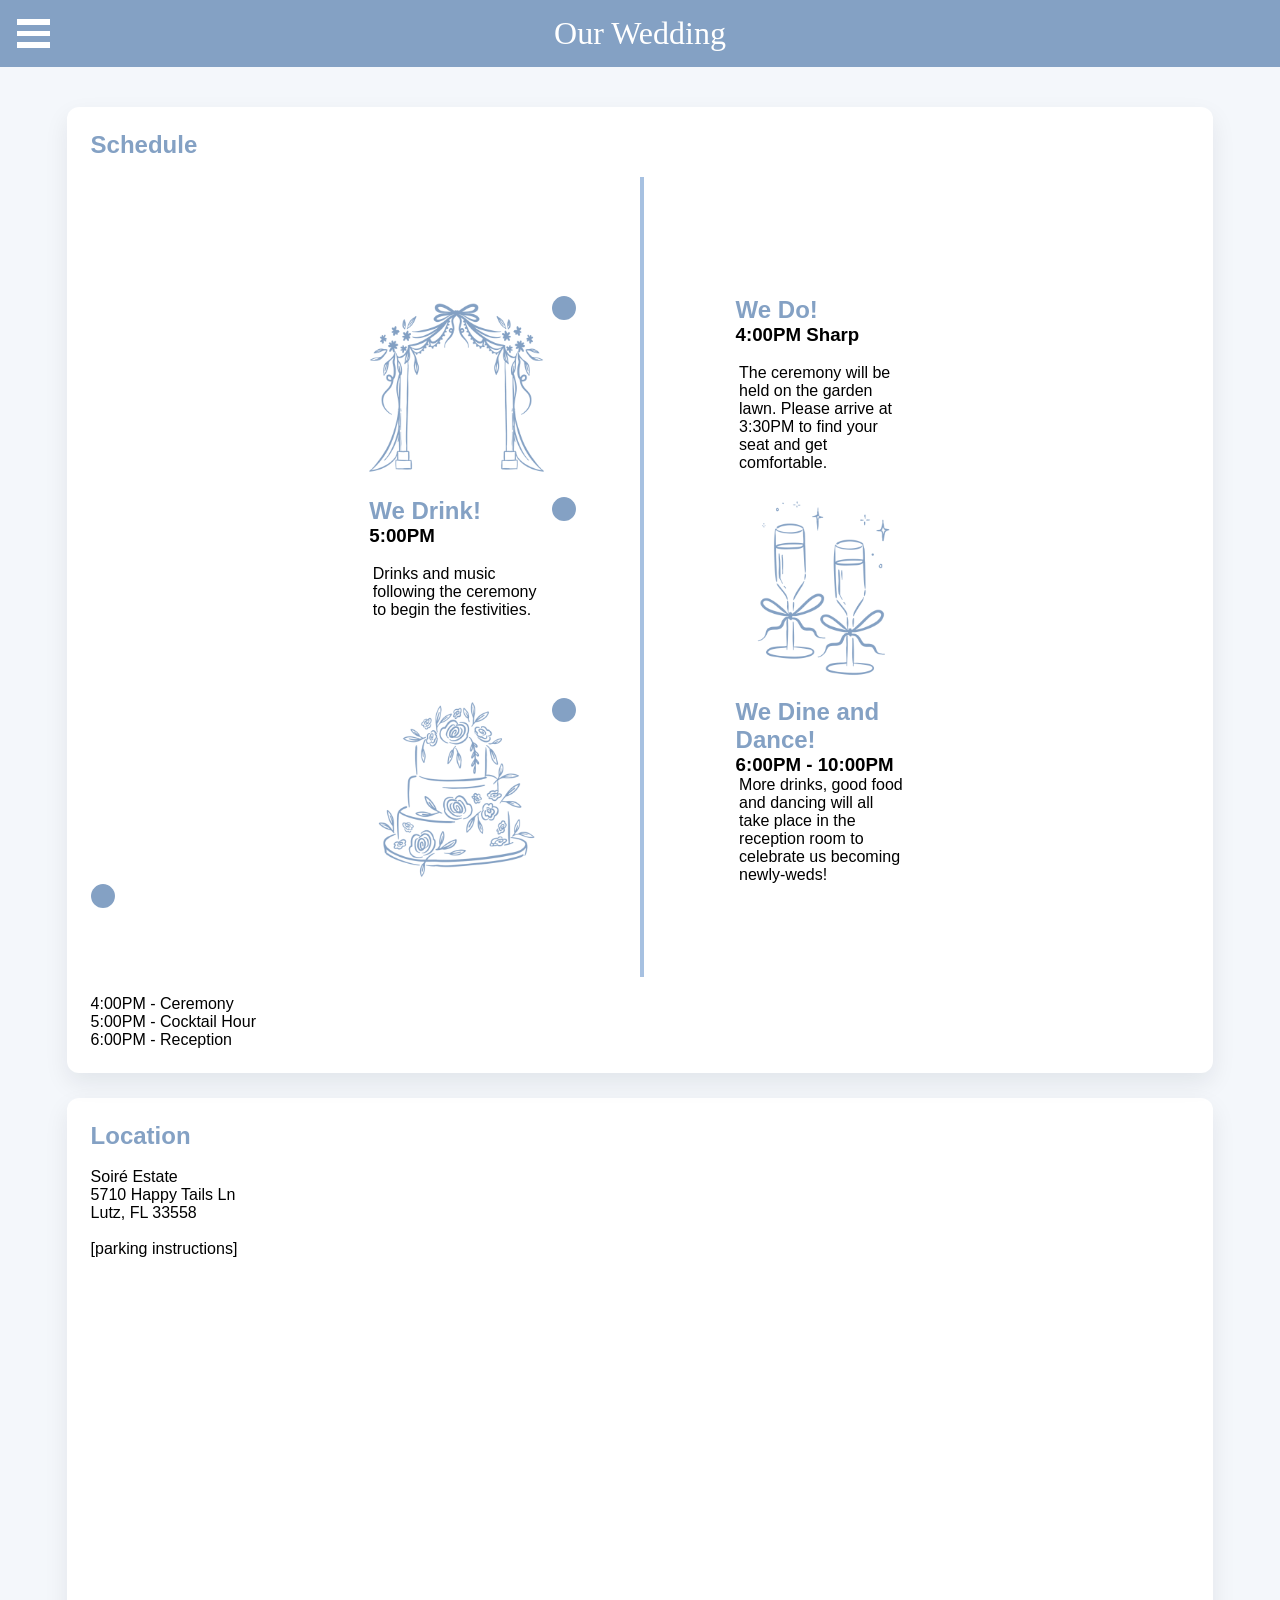
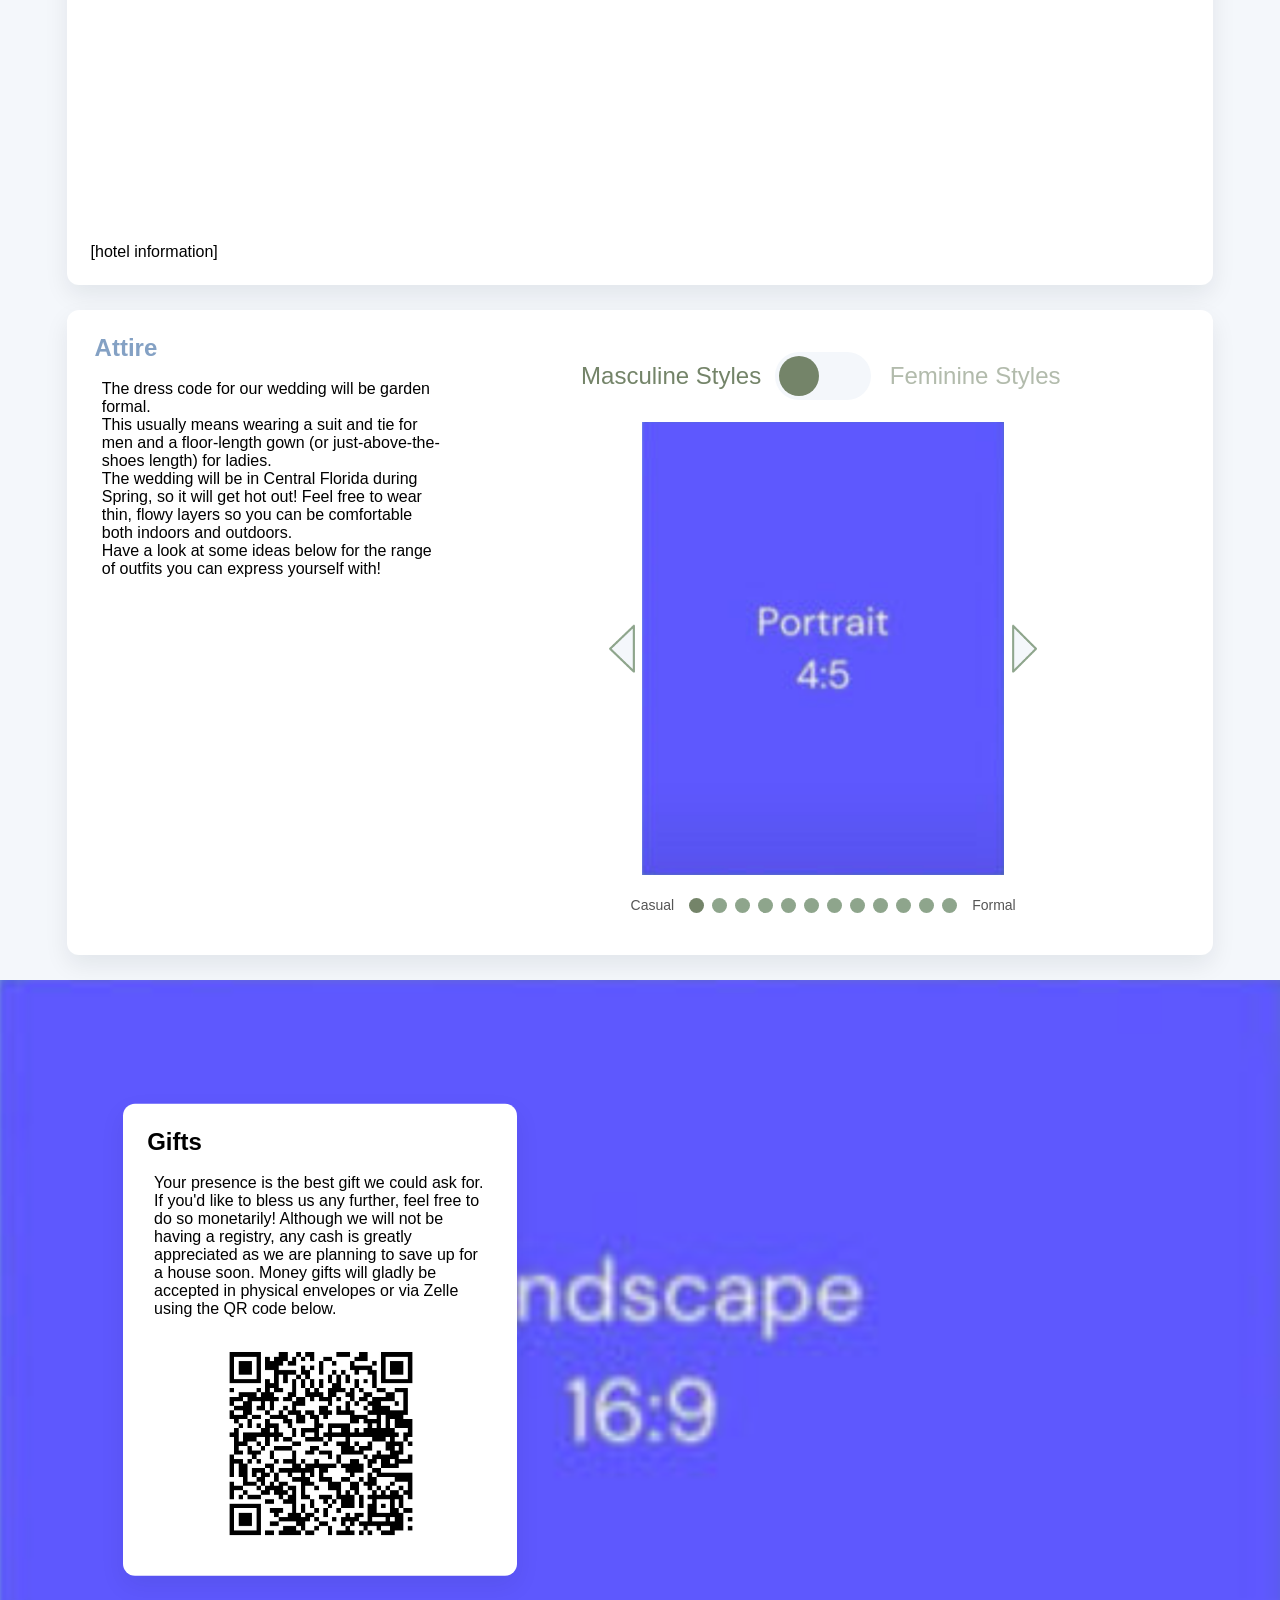
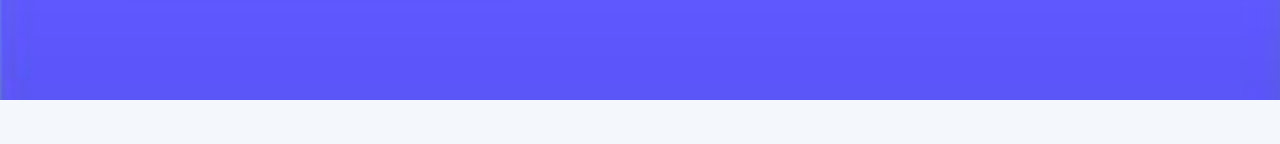
==== details.html @ 0dec311d "Update details.html" ====
<!DOCTYPE html>
<html lang="en">
<head>
  <meta charset="UTF-8">
  <meta name="viewport" content="width=device-width, initial-scale=1">
  <title>Details</title>
  <link rel="stylesheet" href="styles.css" type="text/css">
  <script src="menu.js" defer> </script>
  <script src="outfits.js" defer> </script>
</head>
<body>
  <header>
    <div>
      <a href="https://gabgirl4229.github.io/Luis-Felipe-and-Gabriella-2027/" class="mid fancy" id="navTitle">Our Wedding</a>
      <a href="#" class="icon" onclick="toggleMenu(); return false;" aria-label="Open navigation menu">
        <span class="menu">
          <span></span>
          <span></span>
          <span></span>
        </span>
      </a>
    </div>
    <div id="navLinks">
      <a href="https://gabgirl4229.github.io/Luis-Felipe-and-Gabriella-2027/mobile">Home</a>
      <a href="https://gabgirl4229.github.io/Luis-Felipe-and-Gabriella-2027/our-story">Our Story</a>
      <a href="https://gabgirl4229.github.io/Luis-Felipe-and-Gabriella-2027/details">Details</a>
      <a href="https://gabgirl4229.github.io/Luis-Felipe-and-Gabriella-2027/photos">Photos</a>
      <a href="https://gabgirl4229.github.io/Luis-Felipe-and-Gabriella-2027/wedding-party">Wedding Party</a>
      <a href="https://gabgirl4229.github.io/Luis-Felipe-and-Gabriella-2027/rsvp">RSVP</a>
    </div>
  </header>
  <main>
    <section style="position: relative;">
      <h2 class="blue">Schedule</h2>
      <br>
      <div class="vl"></div>
      <div class="overlay-content" style="margin-right: 24px;">
        <div class="row">
          <div class="col quarter">
          </div>
          <div class="col sixth">
            <img src="images/ui/ceremony.png">
          </div>
          <div class="col sixth">
            <div class="circle"></div>
          </div>
          <div class="col sixth">
            <h2 class="blue">We Do!</h2>
            <h3>4:00PM Sharp</h3>
            <br>
            <p>The ceremony will be held on the garden lawn. Please arrive at 3:30PM to find your seat and get comfortable.</p>
          </div>
          <div class="col quarter">
          </div>
        </div>
        <br>
        <div class="row">
          <div class="col quarter">
          </div>
          <div class="col sixth">
            <h2 class="blue">We Drink!</h2>
            <h3>5:00PM</h3>
            <br>
            <p>Drinks and music following the ceremony to begin the festivities.</p>
          </div>
          <div class="col sixth">
            <div class="circle"></div>
          </div>
          <div class="col sixth">  
            <img src="images/ui/drinks.png">
          </div>
          <div class="quarter">
          </div>
        </div>
        <br>
        <div class="row">
          <div class="col quarter">
          </div>
          <div class="col sixth">
            <img src="images/ui/cake.png">
          </div>
          <div class="col sixth">
            <div class="circle"></div>
          </div>
          <div class="col sixth">
            <h2 class="blue">We Dine and Dance!</h2>
            <h3>6:00PM - 10:00PM</h3>
            <p>More drinks, good food and dancing will all take place in the reception room to celebrate us becoming newly-weds!</p>
          </div>
          <div class="col quarter">
          </div>
        </div>
        <div class="circle"></div>
      </div>
      <br>
      <p>4:00PM - Ceremony</p>
      <p>5:00PM - Cocktail Hour</p>
      <p>6:00PM - Reception</p>
    </section>
    <section>
      <h2 class="blue">Location</h2>
      <br>
      <p>Soiré Estate</p>
      <p>5710 Happy Tails Ln</p>
      <p>Lutz, FL 33558</p>
      <br>
      <p>[parking instructions]</p>
      <br>
      <div class="google-map">
        <iframe src="https://www.google.com/maps/embed?pb=!1m18!1m12!1m3!1d3518.8898557116113!2d-82.55050082552705!3d28.11938690719983!2m3!1f0!2f0!3f0!3m2!1i1024!2i768!4f13.1!3m3!1m2!1s0x88c2bfe83100792f%3A0xe12bc41225531594!2sSoireEstate%20Weddings%20and%20Events%20Venue%20at%20SB%20Nursery%20and%20Gardens!5e0!3m2!1sen!2sus!4v1775240147234!5m2!1sen!2sus" width="600" height="450" style="border:0;" allowfullscreen="" loading="lazy" referrerpolicy="no-referrer-when-downgrade"></iframe>
      </div>
      <br>
      <p>[hotel information]</p>
    </section>
    <section>
      <div class="row">
        <div class="col third">
          <h2 class="blue">Attire</h2>
          <br>
          <p>The dress code for our wedding will be garden formal.</p>
          <p>This usually means wearing a suit and tie for men and a floor-length gown (or just-above-the-shoes length) for ladies.</p>
          <p>The wedding will be in Central Florida during Spring, so it will get hot out! Feel free to wear thin, flowy layers so you can be comfortable both indoors and outdoors.</p>
          <p>Have a look at some ideas below for the range of outfits you can express yourself with!</p>
        </div>
        <div class="col two-thirds">
          <br>
          <div class="switch switch--horizontal">
            <input id="radio-a" name="switch" type="radio" checked="checked" value="masc" onclick="togglePreference()"/>
            <label for="radio-a">Masculine Styles</label>
            <input id="radio-b" name="switch" type="radio" value="fem" onclick="togglePreference()"/>
            <label for="radio-b">Feminine Styles</label><span class="toggle-outside"><span class="toggle-inside"></span></span>
          </div>
          <br>
          <div id="mascStyles">
            <div class="slideshow-container">
              <a class="prev" onclick="plusSlides(-1, 0)">
                <img src="images/ui/button_left.png">
              </a>
              <div class="mySlides fade">
                <img src="images/test_image_portrait.png" style="width:100%">
              </div>
              <div class="mySlides fade">
                <img src="images/test_image_portrait.png" style="width:100%">
              </div>
              <div class="mySlides fade">
                <img src="images/test_image_portrait.png" style="width:100%">
              </div>
              <div class="mySlides fade">
                <img src="images/test_image_portrait.png" style="width:100%">
              </div>
              <div class="mySlides fade">
                <img src="images/test_image_portrait.png" style="width:100%">
              </div>
              <div class="mySlides fade">
                <img src="images/test_image_portrait.png" style="width:100%">
              </div>
              <div class="mySlides fade">
                <img src="images/test_image_portrait.png" style="width:100%">
              </div>
              <div class="mySlides fade">
                <img src="images/test_image_portrait.png" style="width:100%">
              </div>
              <div class="mySlides fade">
                <img src="images/test_image_portrait.png" style="width:100%">
              </div>
              <div class="mySlides fade">
                <img src="images/test_image_portrait.png" style="width:100%">
              </div>
              <div class="mySlides fade">
                <img src="images/test_image_portrait.png" style="width:100%">
              </div>
              <div class="mySlides fade">
                <img src="images/test_image_portrait.png" style="width:100%">
              </div>
              <a class="next" onclick="plusSlides(1, 0)">
                <img src="images/ui/button_right.png">
              </a>
            </div>
            <br>
            <div class="dot-container">
              <span class="dot-label">Casual</span>
              <div class="dots">
                <span class="dot" onclick="currentSlide(1,0)"></span>
                <span class="dot" onclick="currentSlide(2,0)"></span>
                <span class="dot" onclick="currentSlide(3,0)"></span>
                <span class="dot" onclick="currentSlide(4,0)"></span>
                <span class="dot" onclick="currentSlide(5,0)"></span>
                <span class="dot" onclick="currentSlide(6,0)"></span>
                <span class="dot" onclick="currentSlide(7,0)"></span>
                <span class="dot" onclick="currentSlide(8,0)"></span>
                <span class="dot" onclick="currentSlide(9,0)"></span>
                <span class="dot" onclick="currentSlide(10,0)"></span>
                <span class="dot" onclick="currentSlide(11,0)"></span>
                <span class="dot" onclick="currentSlide(12,0)"></span>
              </div>
              <span class="dot-label">Formal</span>
            </div>
            <br>
          </div>
          <div id="femStyles" class="hidden">
            <div class="slideshow-container">
              <a class="prev" onclick="plusSlides(-1, 1)">
                <img src="images/ui/button_left.png">
              </a>
              <div class="mySlides fade">
                <img src="images/test_image_portrait.png" style="width:100%">
              </div>
              <div class="mySlides fade">
                <img src="images/test_image_portrait.png" style="width:100%">
              </div>
              <div class="mySlides fade">
                <img src="images/test_image_portrait.png" style="width:100%">
              </div>
              <div class="mySlides fade">
                <img src="images/test_image_portrait.png" style="width:100%">
              </div>
              <div class="mySlides fade">
                <img src="images/test_image_portrait.png" style="width:100%">
              </div>
              <div class="mySlides fade">
                <img src="images/test_image_portrait.png" style="width:100%">
              </div>
              <div class="mySlides fade">
                <img src="images/test_image_portrait.png" style="width:100%">
              </div>
              <div class="mySlides fade">
                <img src="images/test_image_portrait.png" style="width:100%">
              </div>
              <div class="mySlides fade">
                <img src="images/test_image_portrait.png" style="width:100%">
              </div>
              <div class="mySlides fade">
                <img src="images/test_image_portrait.png" style="width:100%">
              </div>
              <div class="mySlides fade">
                <img src="images/test_image_portrait.png" style="width:100%">
              </div>
              <div class="mySlides fade">
                <img src="images/test_image_portrait.png" style="width:100%">
              </div>
              <a class="next" onclick="plusSlides(1, 1)">
                <img src="images/ui/button_right.png">
              </a>
            </div>
            <br>
            <div class="dot-container">
              <span class="dot-label">Casual</span>
              <div class="dots">
                <span class="dot" onclick="currentSlide(1,1)"></span>
                <span class="dot" onclick="currentSlide(2,1)"></span>
                <span class="dot" onclick="currentSlide(3,1)"></span>
                <span class="dot" onclick="currentSlide(4,1)"></span>
                <span class="dot" onclick="currentSlide(5,1)"></span>
                <span class="dot" onclick="currentSlide(6,1)"></span>
                <span class="dot" onclick="currentSlide(7,1)"></span>
                <span class="dot" onclick="currentSlide(8,1)"></span>
                <span class="dot" onclick="currentSlide(9,1)"></span>
                <span class="dot" onclick="currentSlide(10,1)"></span>
                <span class="dot" onclick="currentSlide(11,1)"></span>
                <span class="dot" onclick="currentSlide(12,1)"></span>
              </div>
              <span class="dot-label">Formal</span>
            </div>
            <br>
          </div>
        </div>
      </div>
    </section>
    <div style="position: relative; margin: 0 -30px;">
      <img style="max-height: 90dvh; width: 100%; object-fit: cover;" src="images/test_image_landscape.png">
      <div class="overlay-content">
        <div class="row">
          <div class="col twelfth">
          </div>
          <div class="col third">
            <section>
              <h2>Gifts</h2>
              <br>
              <p>Your presence is the best gift we could ask for. If you'd like to bless us any further, feel free to do so monetarily! Although we will not be having a registry, any cash is greatly appreciated as we are planning to save up for a house soon. Money gifts will gladly be accepted in physical envelopes or via Zelle using the QR code below.</p>
              <br>
              <img style="padding: 0% 20%;" src="images/zelle.jpeg">
            </section>
          </div>
          <div class="col twelfth">
          </div>
          <div class="col half">
          </div>
        </div>
      </div>
    </div>
  </main>
</body>
</html>
---- styles.css ----
/* All elements */
* {
  /* Prevents elements expanding past my set width */
  margin: 0;
  padding: 0;
  box-sizing: border-box;
  font-family: Spectral, Baskerville, Lora, Monserrat, Roboto Serif, Open Sans, sans-serif, Avant Garde; /* Paragraph Fonts */
}

/* To fix the "header covering content when scrolling" issue on mobile */
[id] {
  scroll-margin-top: 70px;
}

/* General webpage look */
body {
  background: #f4f7fb; /* background page color */
  overflow-y: auto; /* allows for scrolling down instead of text wrapping sideways */
  /* Page width and height */
  width: 100%;
  min-height: 100dvh;
  /* Properly separates header from main and main from footer */
  display: grid;
  grid-template-rows: auto 1fr auto;
}

/* Top menu with all website pages */
header {
  background: #84a1c4;
  overflow: hidden; /* Other links hidden by default */
  position: -webkit-sticky; /* for iOS users */
  position: sticky;
  top: 0;
  z-index: 100; /* Ensures header is always visible */
  grid-column: 1; /* For body grid shape */
}

header > div {
  position: relative; /* Allows the hamburger bar to fit into the top section of the nav bar */
}

#navTitle {
  padding: 15px 0px;
  font-size: 2rem;
}

#navLinks {
  background-color: #a7c1e1;
  padding: 10px 0px;
  display: none;
}

/* Links */
a {
  color: #fff;
  font-size: 1.5rem;
  padding: 5px 0px;
  display: block; /* Gives the text its own row */
  /* Makes it so you have to click the text specifically */
  width: fit-content;
  margin: 0 auto;
  text-decoration: none; /* No underlines */
}

/* Hamburger button */
a.icon {
  /* Position it on the left of the screen */
  position: absolute;
  left: 0;
  top: 0;
  /* Make its height fill the bar and ensure height/width are proportional */
  height: 100%;
  aspect-ratio: 1/1;
  /* Put everything in the middle */
  display: flex;
  align-items: center;
  justify-content: center;
}

/* Transparent hamburger container */
a.icon .menu {
  display: flex;
  flex-direction: column;
  justify-content: space-between;
  width: 50%;
  height: 50%;
}

/* Hamburger lines */
a.icon .menu span {
  height: 20%;
  background-color: #fff;
}

/* Most of the webpage */
main {
  padding: 40px 30px;
  grid-column: 1;
}

section {
  background: #fff;
  padding: 24px;
  border-radius: 12px;
  margin: 0px 3% 25px;
  box-shadow: 0 10px 25px rgba(15, 23, 42, 0.08);
}

/* For when I want buffer space */
.transparent, .invisible {
  background: transparent;
  box-shadow: none;
  margin: 0 3%;
}

.invisible {
    visibility: hidden;
}

/* Line dividers */
hr {
  border-top: 4px solid #bbb;
  margin: 2% 0;
}

/* Schedule timeline */
.vl {
  border-left: 4px solid #a7c1e1;
  height: 800px;
  margin-left: 50%;
}

.circle {
  background: #84a1c4;
  position: relative;
  width: 1.5em;
  height: 1.5em;
  line-height: 1.5em;
  border-radius: 100%;
  color: #fff;
  text-align: center;
  box-shadow: 0 0 0 3px #fff;
}

/* Footer of the homepage */
footer {
  background: #e8edf4;
  padding: 15px 0px;
  font-size: 1.5rem;
  grid-column: 1;
}

/* Different text styles */
.mid {
  text-align: center;
}
.blue {
  color: #84a1c4;
}
.green {
  color: #748469;
}
.fancy {
  font-family: Quattrocento, Luxurious Script, Pinyon Script, Great Vibes, EB Garamond, Garamond; /* Header fonts */
}
.bold {
  font-weight: bold;
}

button {
  font-size: 1rem;
  padding: 0 0.5rem;
}

/* RSVP button for homepage */
.rsvp-btn {
  background-color: transparent;
  color: #333333;
  border: 2px solid #333333;
  border-radius: 8px;
  padding: 10px 20px;
  display: block;
  margin: 0 auto;
  font-size: 3rem;
  cursor: pointer;
  transition: background-color 0.2s ease, color 0.2s ease;
}

/* Speaker icon button for music */
.speaker-btn {
  background-color: transparent;
  border-color: transparent;
  display: block;
  margin: 0 auto;
  width: 20%;
  height: auto;
  cursor: pointer; /* Makes the little hand appear when you hover over it */
}

/* Grid system for images */
.row {
  display: grid;
  height: 100%;
  grid-template-columns: repeat(12, 1fr);
}

.col {
  padding: 0 4px;
}

.full {
  grid-column: span 12;
}

.half {
  grid-column: span 6;
}

.third {
  grid-column: span 4;
}

.two-thirds {
  grid-column: span 8;
}

.quarter {
  grid-column: span 3;
}

.three-quarters {
  grid-column: span 9;
}

.sixth {
  grid-column: span 2;
}

.twelfth {
  grid-column: span 1;
}

img {
  max-height: 100%;
  max-width: 100%;
  width: auto;
  height: auto;
  object-fit: contain;
}

.col img {
  margin: 4px 0;
  vertical-align: middle;
}

.col p {
  padding: 0 2%;
}

/* For elements that go "on top of" images */
.overlay-content {
  position: absolute;
  top: 50%;
  transform: translate(0%, -48%);
}

/* Setups for specific pages */
#gallery {
  margin: 2% 0;
}

/* Carousel images */
.hidden, .mySlides {
  display: none;
}

.slideshow-container {
  max-width: 50%;
  position: relative;
  margin: auto;
}

/* Next & previous buttons */
.prev, .next {
  cursor: pointer;
  position: absolute;
  top: 50%;
  transform: translateY(-50%); /* better vertical centering */
  width: 7%; /* Button size */
  display: flex;   /* center the image */
  align-items: center;
  justify-content: center;
  padding: 0;      /* remove old padding */
  transition: 0.6s ease;
  user-select: none;
  z-index: 10;
}

/* Position the buttons right and left */
.next {
  right: -9%;
}

.prev {
  left: -9%;
}

/*
.arrow {
  height: 15px;
  width: auto;
  margin-left: 20px;
}
*/

/* Navigation dots */
.dot-container {
  display: flex;
  align-items: center;
  justify-content: center;
  gap: 15px; /* space between text and dots */
}

.dots {
  display: flex;
  gap: 8px; /* space between dots */
}

.dot-label {
  font-size: 14px;
  color: #555;
}

.dot {
  cursor: pointer;
  height: 15px;
  width: 15px;
  background-color: #8ea58c;
  border-radius: 50%;
  display: inline-block;
  transition: background-color 0.6s ease;
}

.dots-active, .dot:hover {
  background-color: #748469;
}

/* Fading animation */
.fade {
  animation-name: fade;
  animation-duration: 1.5s;
}

@keyframes fade {
  from {opacity: .4}
  to {opacity: 1}
}

/* Radio Switch */
.switch {
  position: relative;

  /* Horizontal specific */
  width: 32rem;
  height: 3rem;
  margin: 0 auto;
  font-size: 0;
}

.switch input {
  position: absolute;
  top: 0;
  z-index: 2;
  opacity: 0;
  cursor: pointer;

  /* Horizontal specific */
  height: 3rem;
  width: 6rem;
  left: 6rem;
  margin: 0;
}

.switch input:checked {
  z-index: 1;
}

.switch input:checked + label {
  opacity: 1;
  cursor: default;
}

.switch label {
  color: #748469;
  opacity: 0.55;
  transition: opacity 0.25s ease;
  cursor: pointer;

  /* Horizontal specific */
  font-size: 1.5rem;
  line-height: 3rem;
  display: inline-block;
  width: 13rem;
  height: 100%;
  margin: 0;
  text-align: center;
}

/* Horizontal specific */
.switch label:last-of-type {
  margin-left: 6rem;
}

.switch .toggle-outside {
  height: 100%;
  border-radius: 2rem;
  padding: 0.25rem;
  overflow: hidden;
  transition: 0.25s ease all;

  /* Horizontal specific */
  background: #f4f7fb;
  position: absolute;
  width: 6rem;
  left: 13rem;
}

.switch .toggle-inside {
  border-radius: 5rem;
  background: #748469;
  position: absolute;
  transition: 0.25s ease all;

  /* Horizontal specific */
  height: 2.5rem;
  width: 2.5rem;
}

/* Horizontal specific */
.switch input:checked ~ .toggle-outside .toggle-inside {
  left: 0.25rem;
}

/* Horizontal specific */
.switch input ~ input:checked ~ .toggle-outside .toggle-inside {
  left: 3.25rem;
}

/* Erases default radio to allow customization */
input[type="radio"] {
  appearance: none;
  -webkit-appearance: none;

  /* Select customization */
  width: 20px;
  height: 20px;
  border: 2px solid #748469;
  border-radius: 50%;
  cursor: pointer;
}

/* Switch customization */
input[type="radio"][name="switch"] {
    width: 6rem;
    height: 3rem;
    left: 13rem;
}

/* Add natural indent and color change ability to bullets in RSVP */
ul {
  margin-left: 2%;
}

li > span {
  color: black;
}

/* Style text fields for RSVP */
input[type="text"] {
  font-size: 1rem;
  margin-right: 1%;
}

/* Style the checked state */
input[type="radio"]:checked {
    background-color: #748469;
    border: 2px solid #748469;
    box-shadow: inset 0 0 0 4px #fff;
}

/* Container for options */
.toggle-radio-group {
    background: #eee;
    margin: 0.75rem 0;
    padding: 0.5rem 0.75rem;
    border-radius: 25px;
    display: inline-flex;
}

/* Put circles in the middle */
.radio-option {
    display: flex;
    align-items: center;
}

/* Margin for circles and labels */
.radio-option > input[type="radio"], 
.radio-option > .toggle-radio-group label {
  margin: 0.5rem;
}


/* Add animation to label */
.toggle-radio-group label {
  padding: 0.5rem 0.75rem;
  border-radius: 20px;
  transition: all 0.3s ease;
}

/* Make the label look differen when selected */
.toggle-radio-group input[type="radio"]:checked + label {
  background: #748469;
  color: white;
}

/* Google Map on the Details Travel page */
.google-map {
  padding-bottom: 50%;
  position: relative;
}

.google-map iframe {
  width: 100%; 
  height: 100%;
  position: absolute;
}

/* Pages you can open and close */
details, details[open] {
  padding: 10px 20px;
}

details > summary {
  cursor: pointer;
  font-size: 1.25rem;
  color: #748469;
  width: fit-content;
}

/* =========================================================
   Mega Screens (Landscape Mode)
   ========================================================= */

/* =========================================================
   Small Laptops & Tablets (Landscape Mode)
   ========================================================= */

/* Size limits - Phones (500px) < Tablets (900px) < Laptops/Desktops (4000px) */
/* Phones will have mobile mode no matter what, laptops will have computer mode no matter what, tablets will change based on portrait/landscape mode */

@media (max-width: 900px) {

  /* Padding changes */
  main {
    padding: 32px 24px;
  }
  
  section {
    padding: 20px;
    margin-bottom: 20px;
  }

  /* Carousel */
  .slideshow-container {
    max-width: 75%;
  }
}


/* =========================================================
   Tablets (Portrait Mode) & Phones (Landscape Mode)
   ========================================================= */

@media (max-width: 880px) {

  .speaker-btn {
    width: 50%;
  }

    /* Image grid changes */
  #gallery .third, #outfits .half, #wedding-party .half, #wedding-party .third, #wedding-party .quarter, #wedding-party .sixth {
    grid-column: span 12;
  }

  .col img {
    width: 100%;
  }

  /* ---------------------------------------------------------
     Carousel
     --------------------------------------------------------- */

  /* Carousel */
  .slideshow-container {
    max-width: 80%;
    padding: 0;
  }

  /* Carousel arrow buttons */
  .prev, .next {
    width: 10%
  }
  
  .next {
    right: -12%;
  }

  .prev {
    left: -12%;
  }

  /* RSVP selection */
  .toggle-radio-group {
    display: block;
  }

  .radio-option {
    gap: 5%;
  }

  .toggle-radio-group span {
    font-size: 1.125rem;
    margin: 0.5rem 0;
    display: inline-block;
  }

  .google-map {
    padding-bottom: 65%;
  }

  details, details[open] {
    padding: 10px 15px;
  }

  details > summary {
    font-size: 1.125rem;
  }

  #party, #party .row {
    height: auto;
  }
}


/* =========================================================
   Phone (Portrait)
   ========================================================= */

@media (max-width: 440px) {
  
  /* Padding changes */ 
  section {
    padding: 18px;
  }

  footer {
    padding: 5px 10px;
    font-size: 0.875rem;
  }

  hr {
    border-top: 3px solid #bbb;
    margin: 4% 0;
  }

  .rsvp-btn {
    font-size: 3.5rem;
  }

  .speaker-btn {
    width: 70%;
  }

  /* Carousel */
  .slideshow-container {
    max-width: 85%;
  }

  /* Arrow buttons */
  .prev {
    left: -13%;
  }

  .next {
    right: -13%;
  }

  /* Dots */
  .dot-container {
    gap: 10px;
  }

  .dot {
    width: 12px;
    height: 12px;
  }

  /* Switch */
  .switch {
    width: 21rem;
    height: 1.5rem;
  }

  .switch input {
    height: 1.5rem;
    width: 3rem;
    left: 9rem;
  }
  
  .switch label {
    font-size: 1.125rem;
    line-height: 1.5rem;
    width: 9rem;
  }

  .switch .toggle-outside {
    border-radius: 1rem;
    padding: 0.125rem;
    width: 3rem;
    left: 9rem;
  }
  
  .switch .toggle-inside {
    border-radius: 2.5rem;
    height: 1.25rem;
    width: 1.25rem;
  }
  
  .switch label:last-of-type {
    margin-left: 3rem;
  }
  
  .switch input:checked ~ .toggle-outside .toggle-inside {
    left: 0.125rem;
  }
  
  .switch input ~ input:checked ~ .toggle-outside .toggle-inside {
    left: 1.625rem;
  }
  
  input[type="radio"][name="switch"] {
    width: 3rem;
    height: 1.5rem;
    left: 9rem;
  }

  /* Bullet indentation */
  ul {
    margin-left: 6%;
  }

  /* Text field input */
  input[type="text"], textarea {
    font-size: 1rem;
    margin-right: 1%;
    width: 75%;
  }

  /*Alternate display of wedding party grid on smaller phones*/
  #party .two-thirds {
    grid-column: span 12;
  }

  #party .sixth {
    display: none;
  }
}
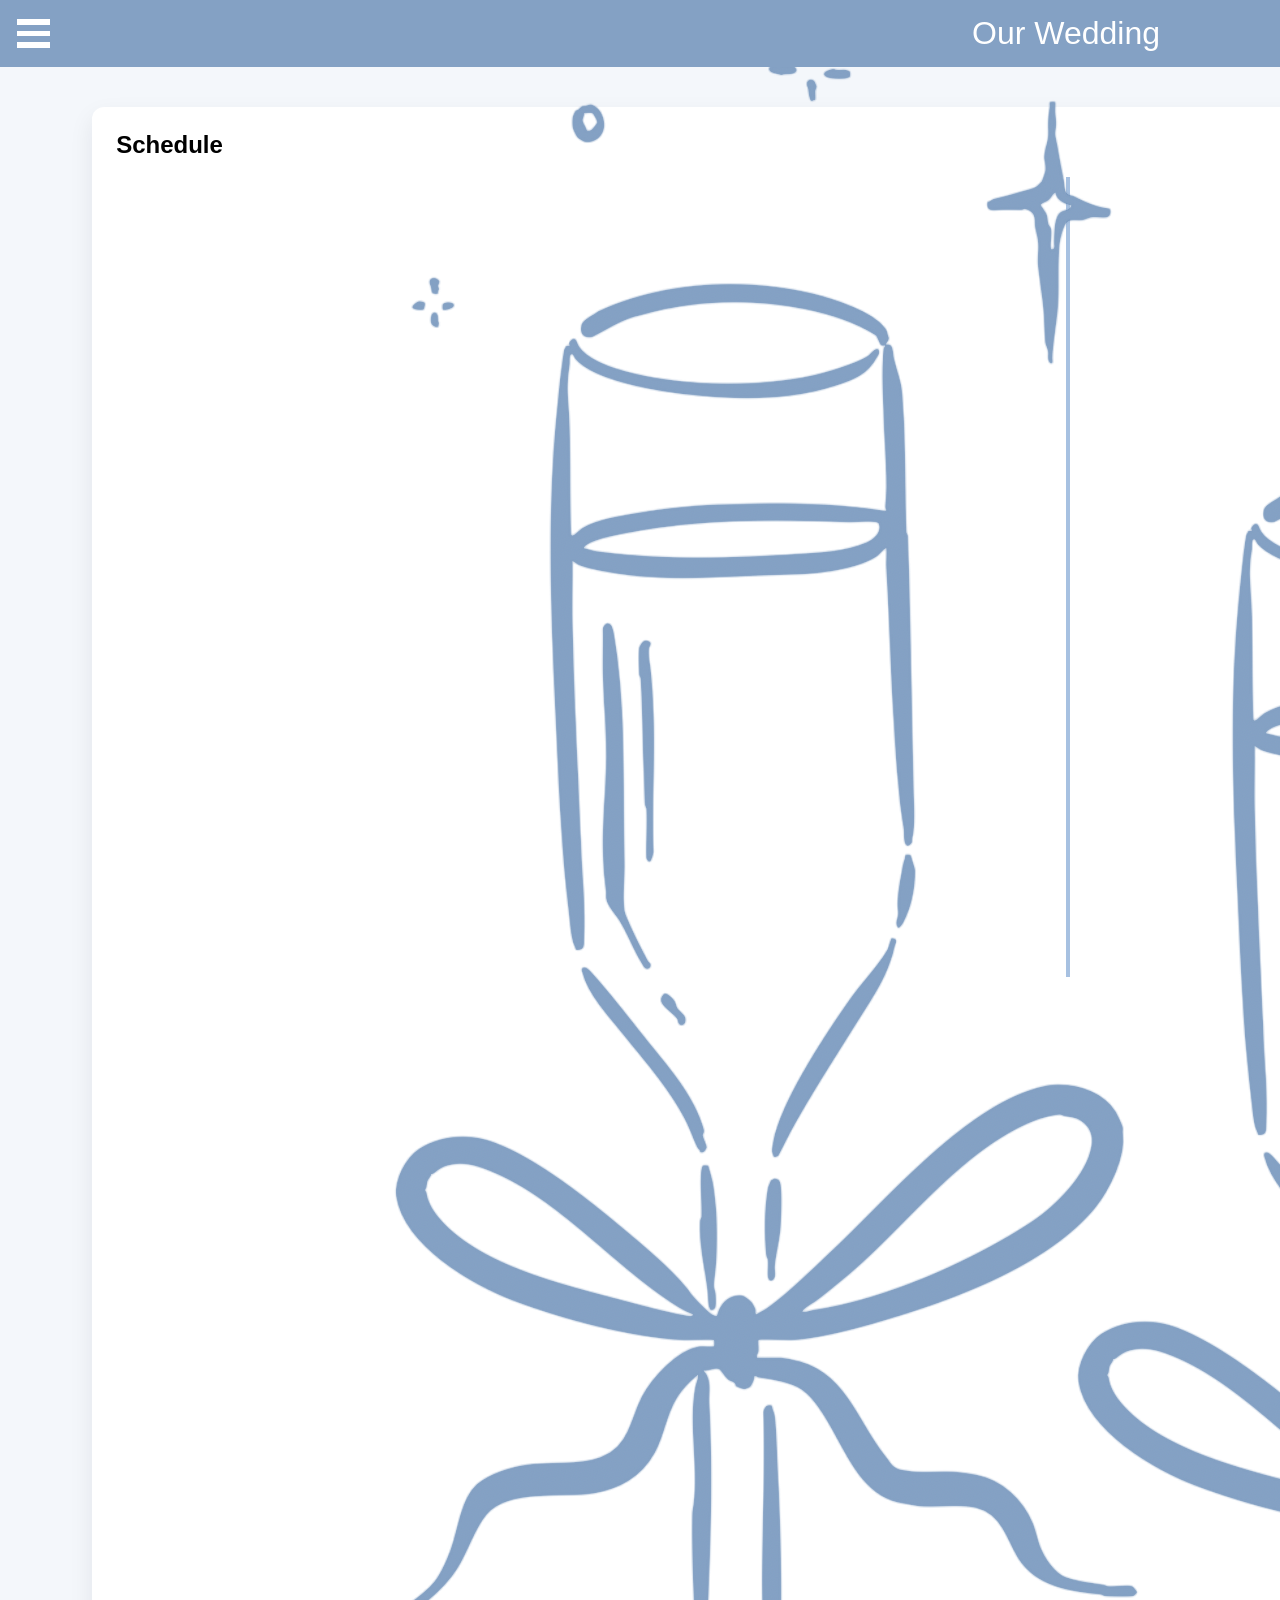
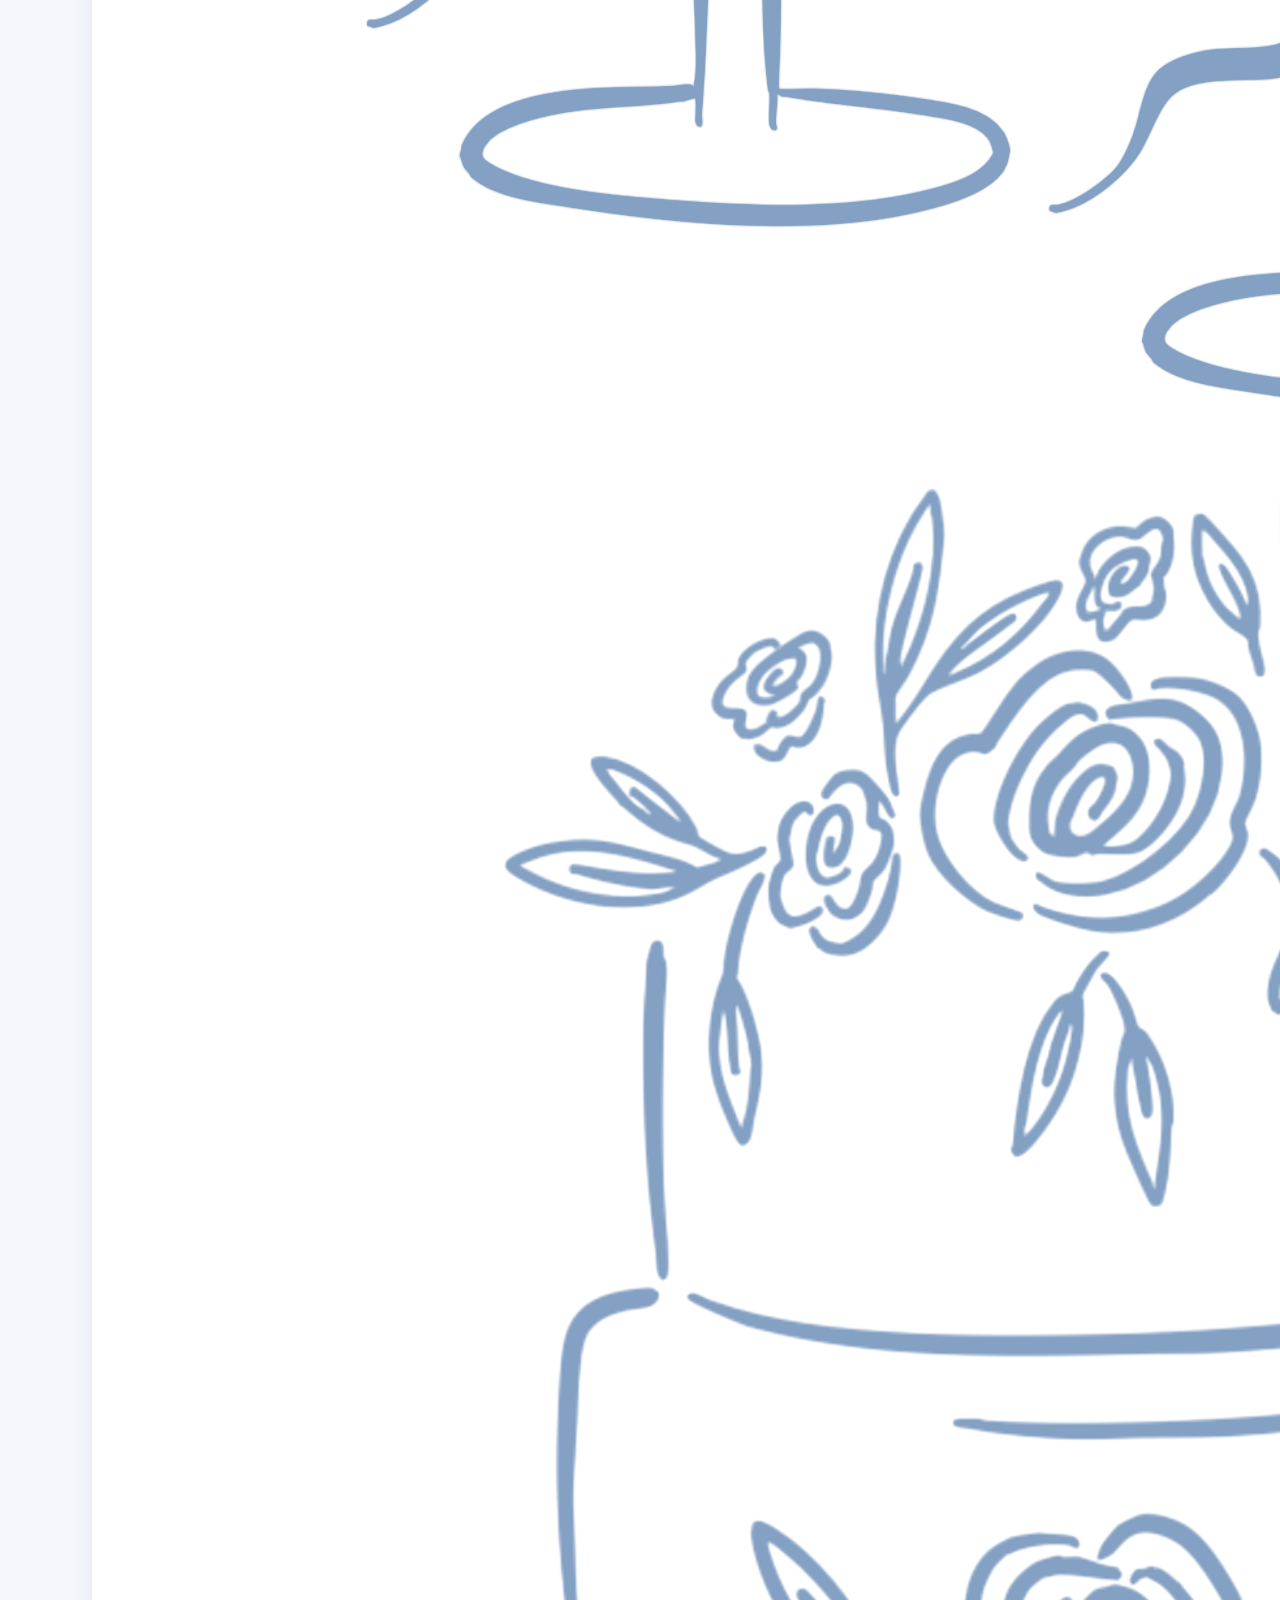
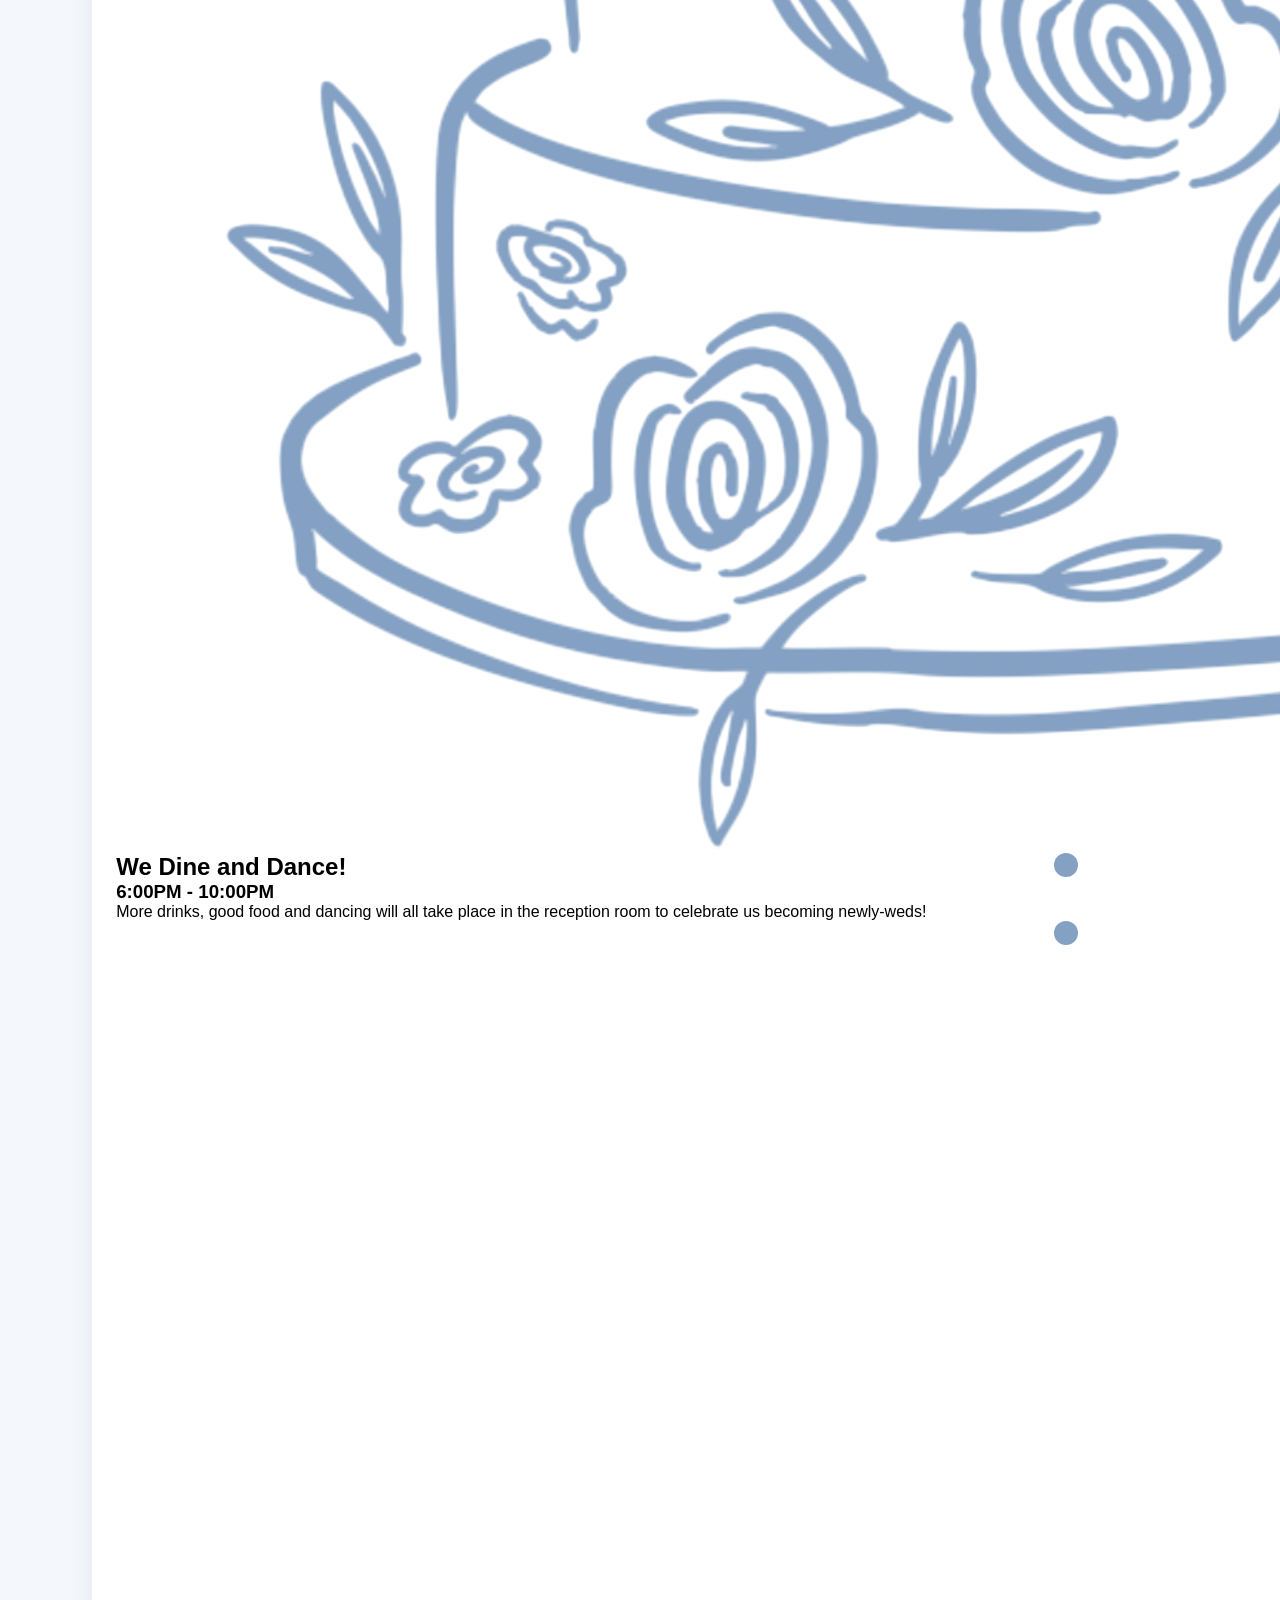
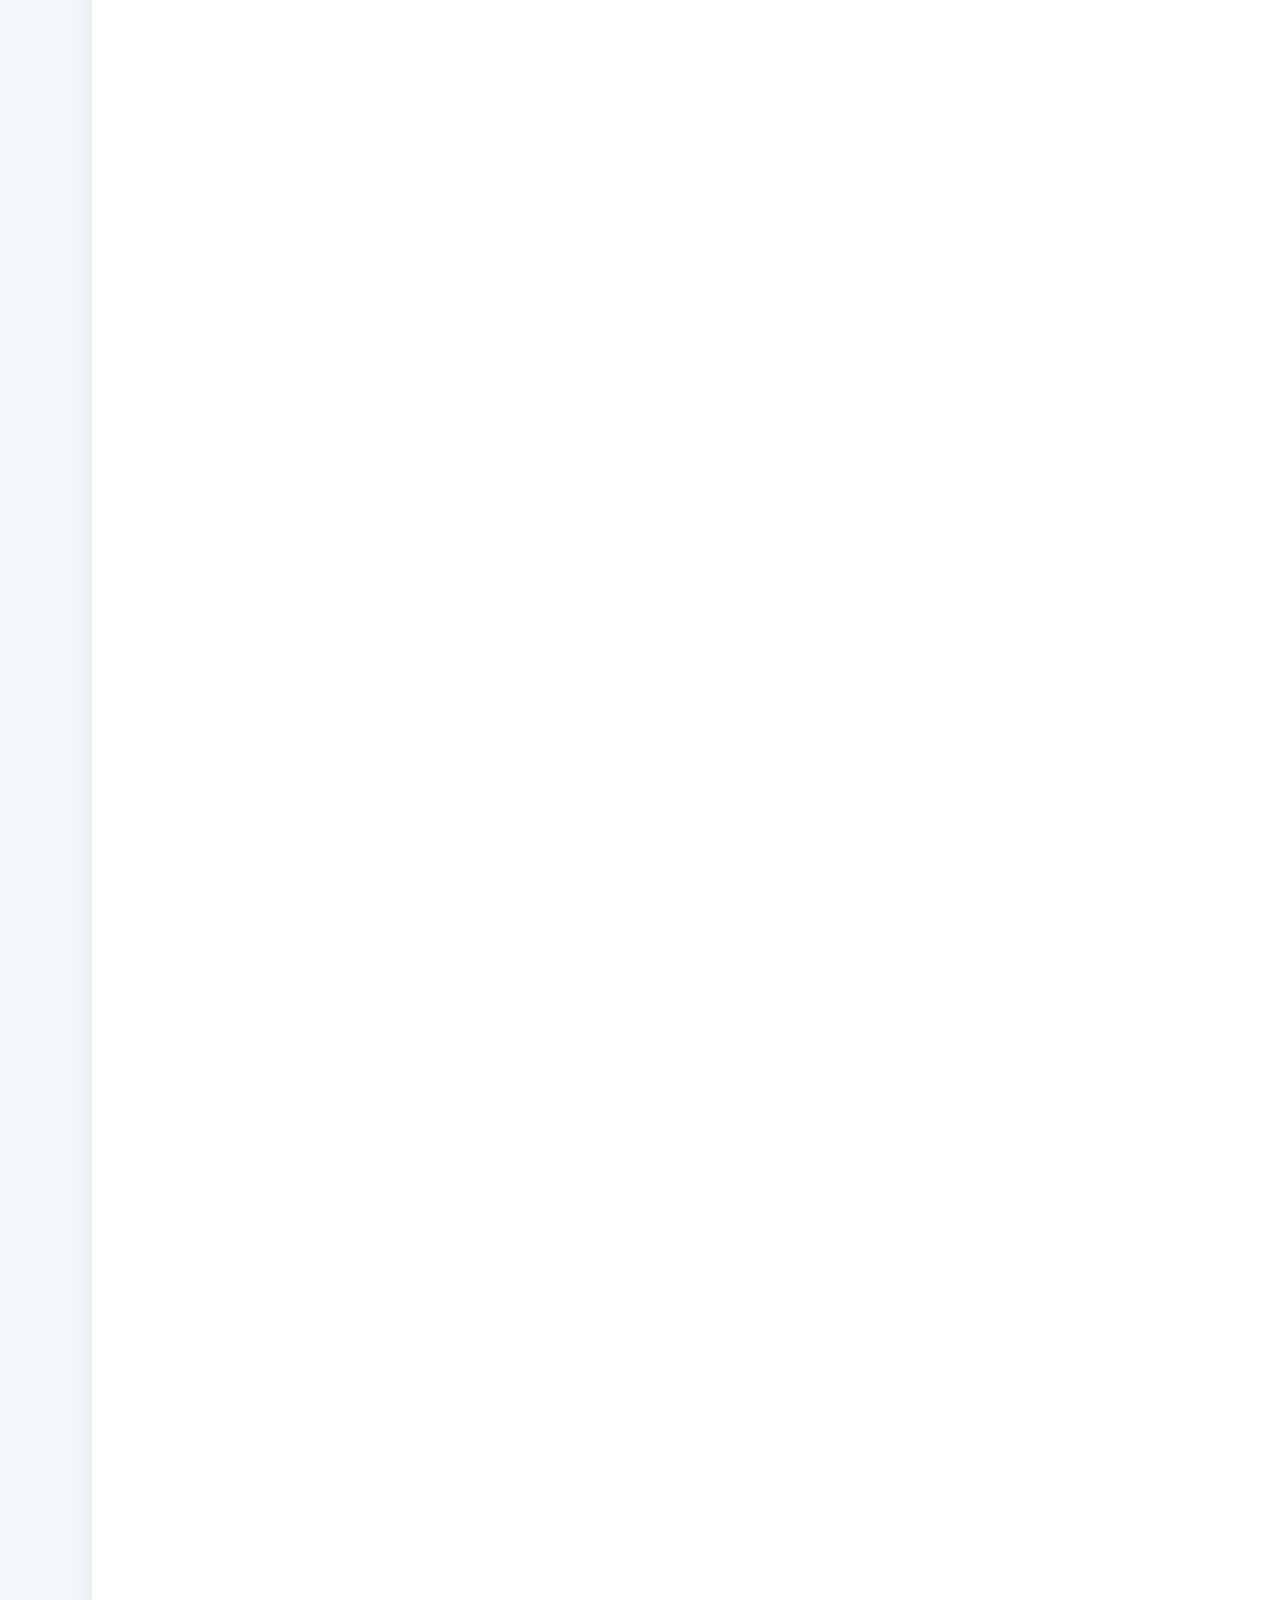
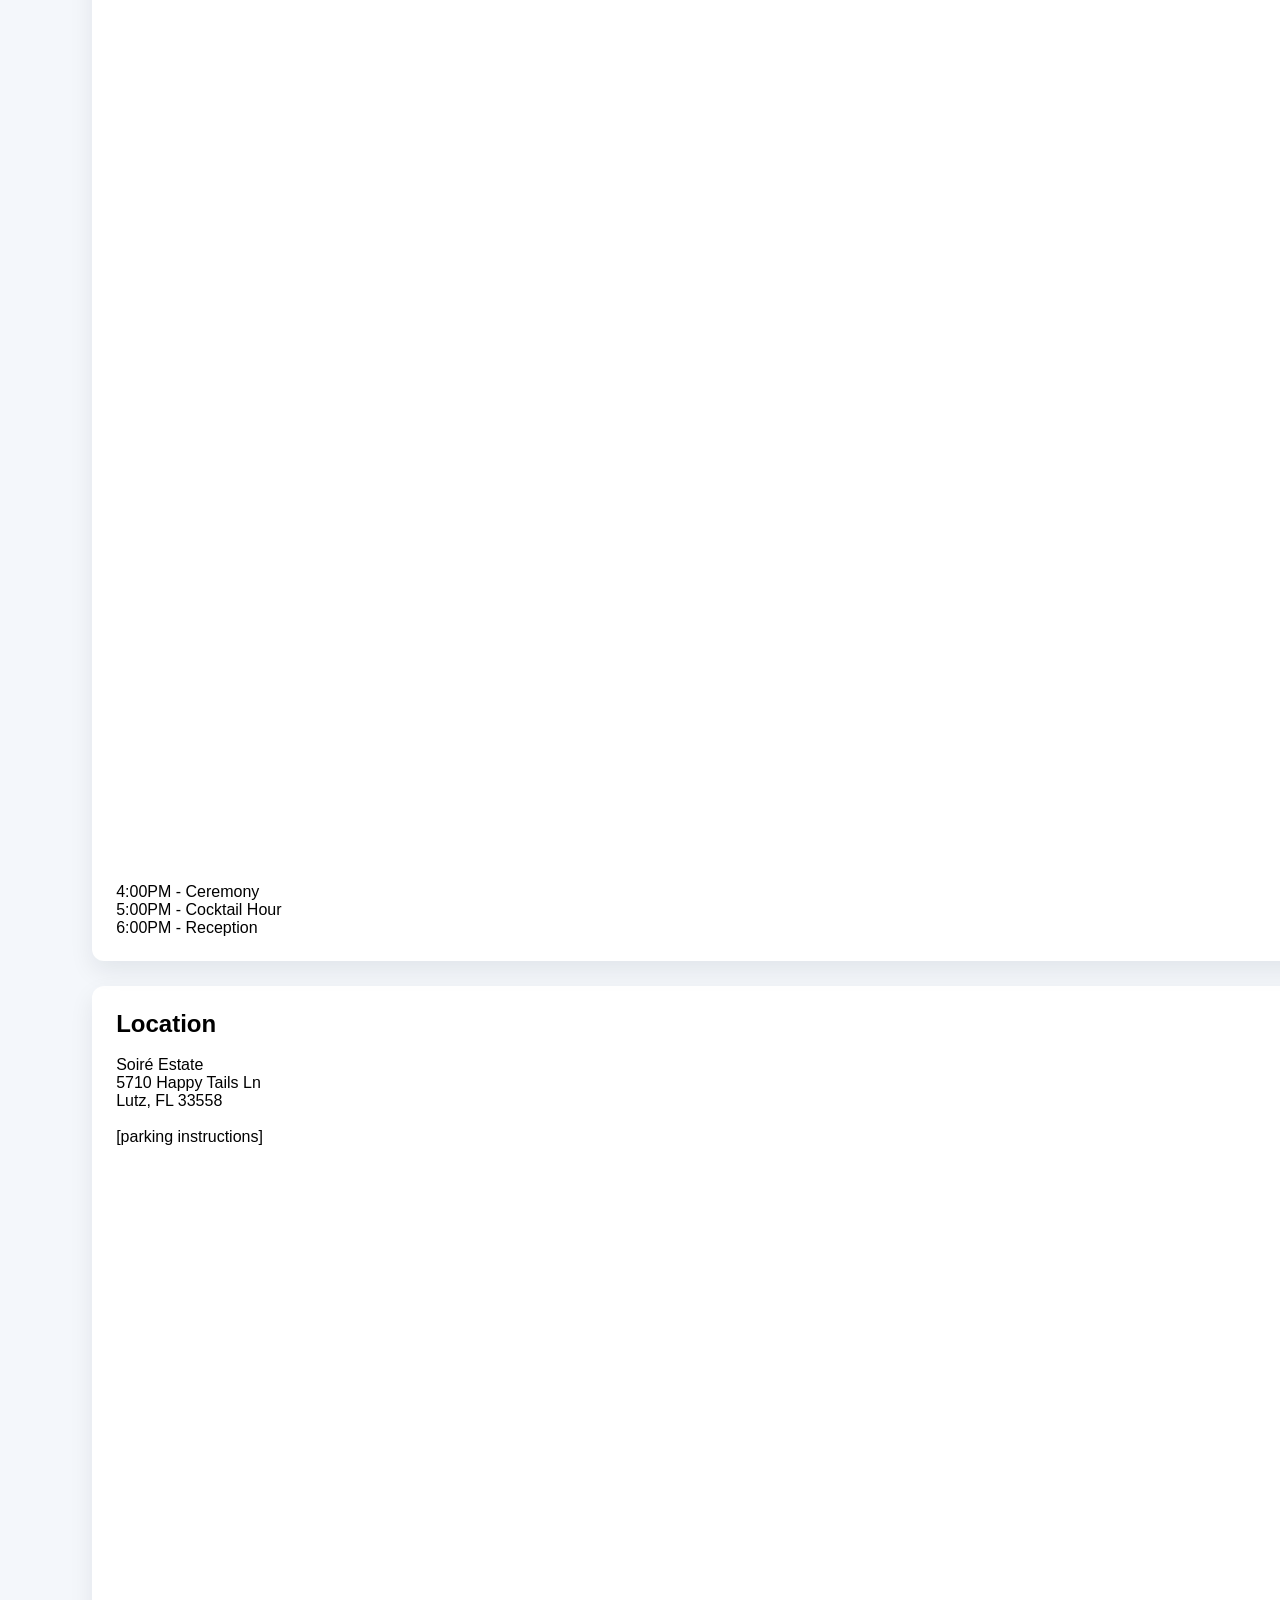
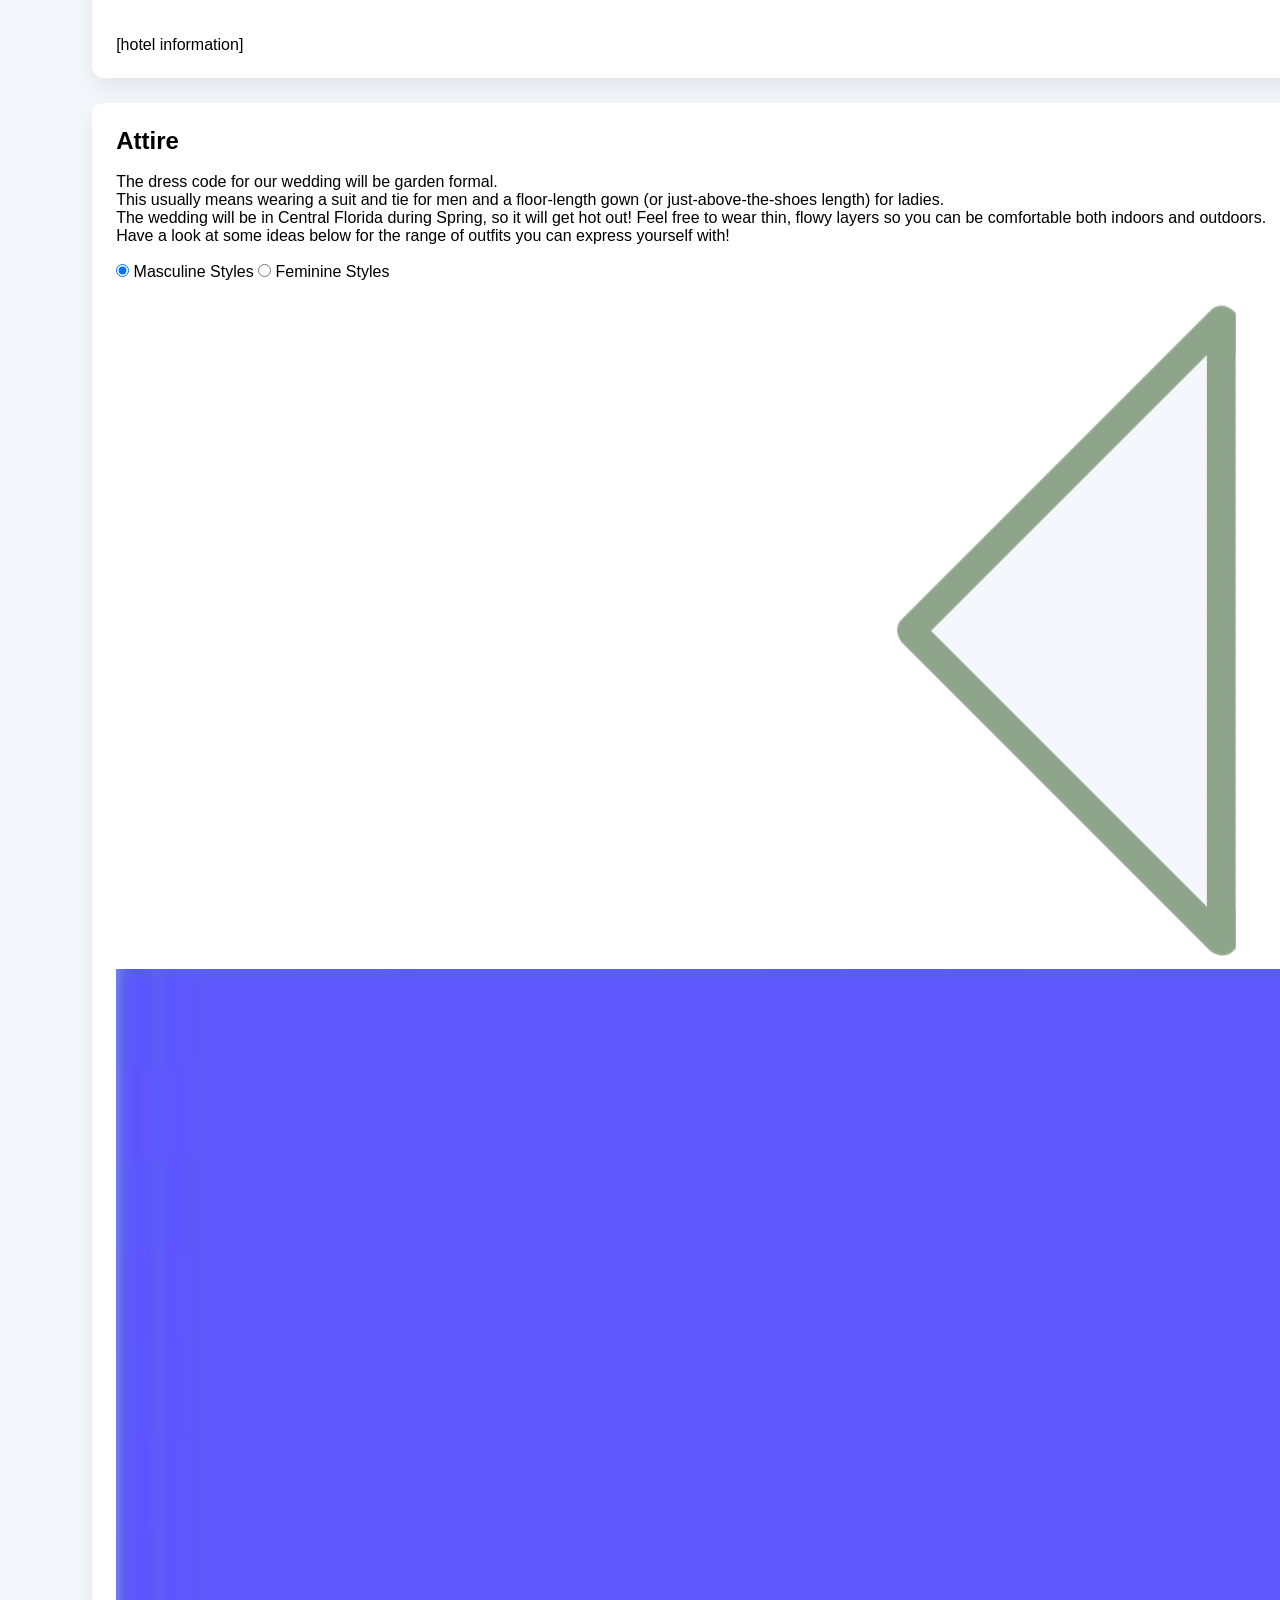
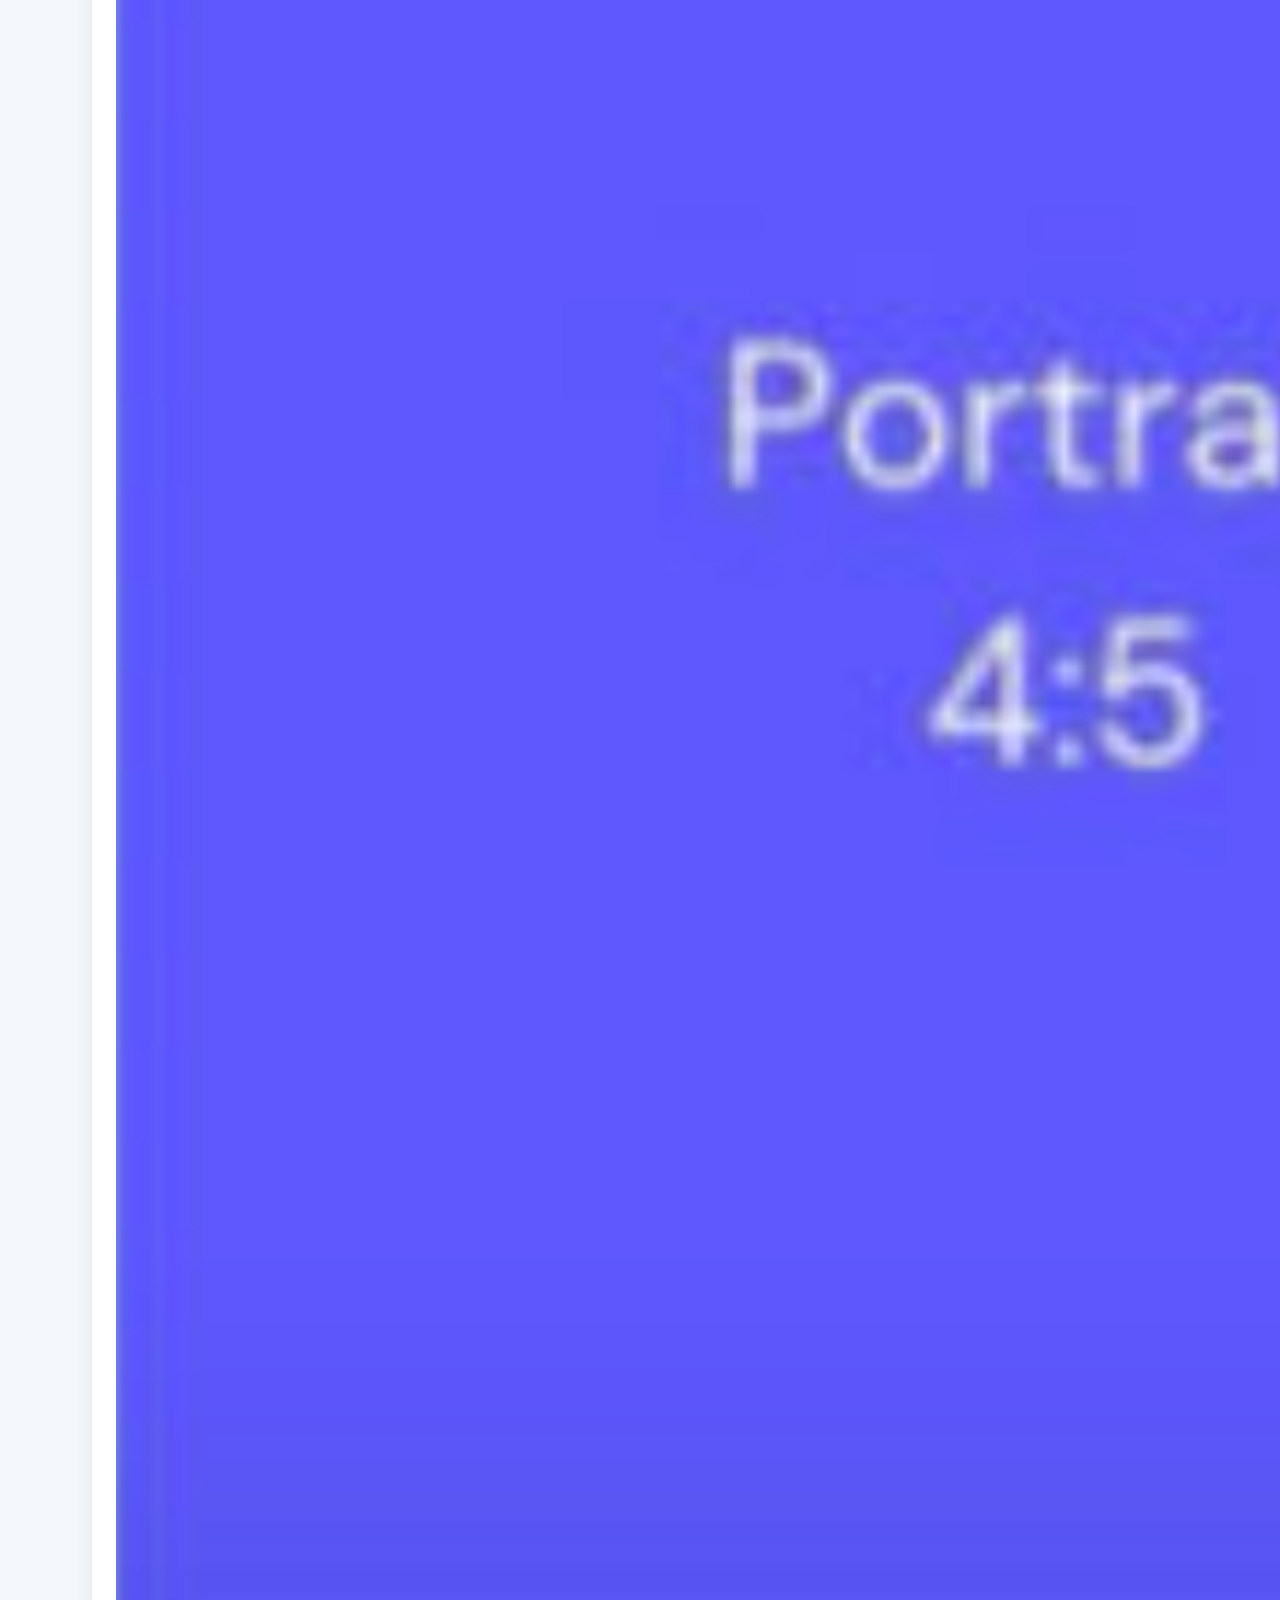
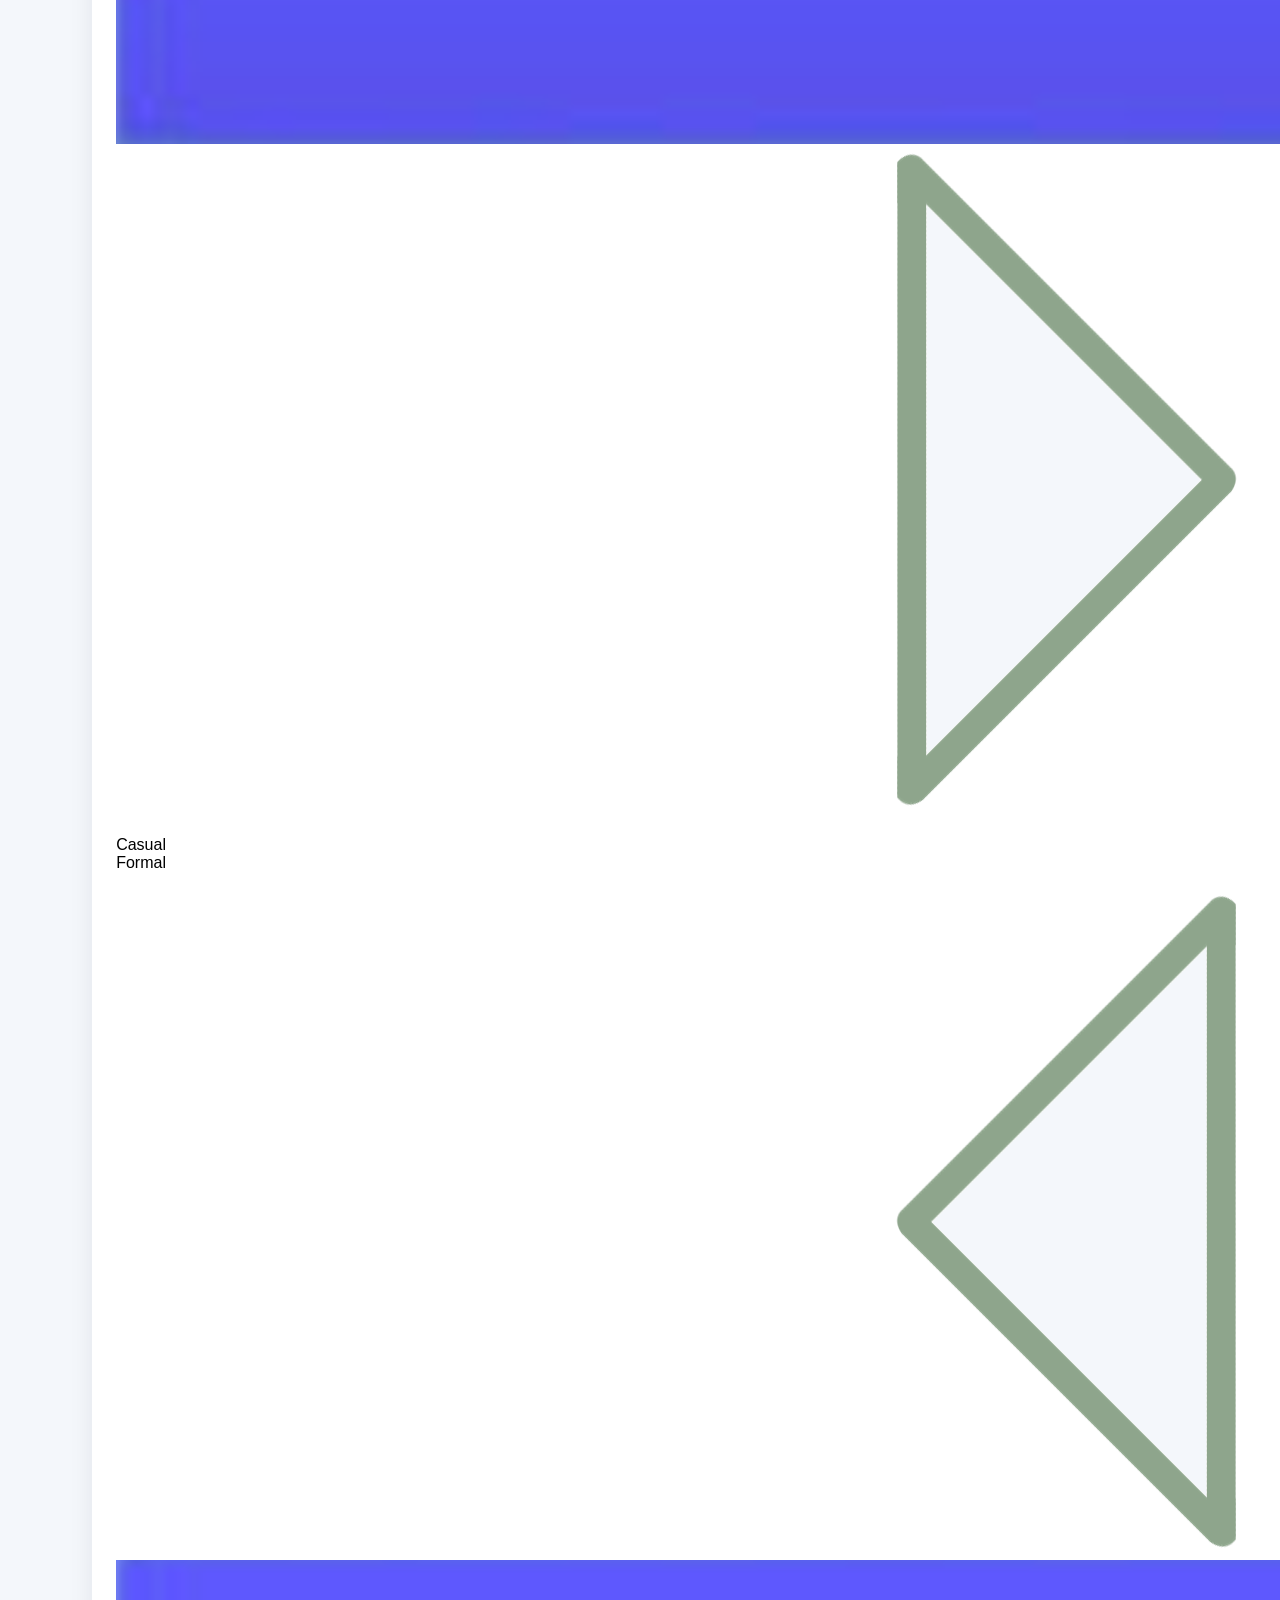
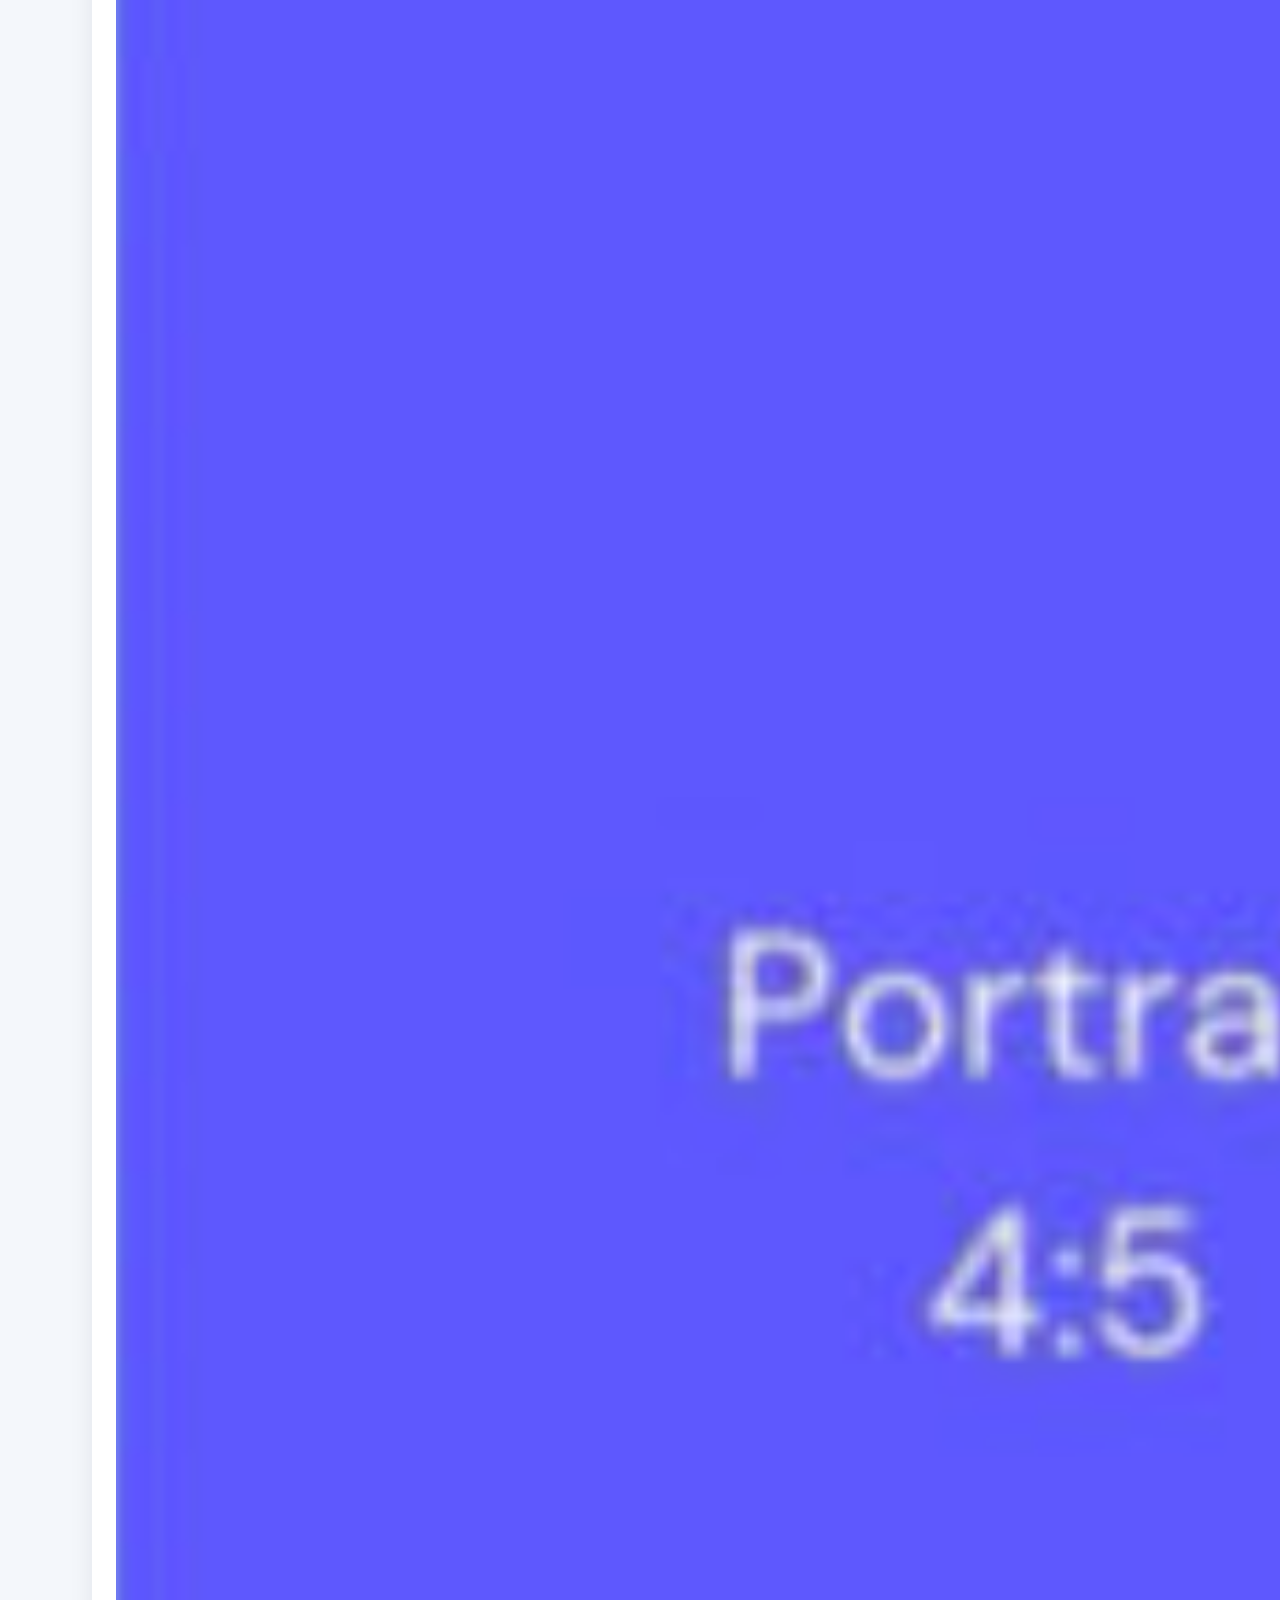
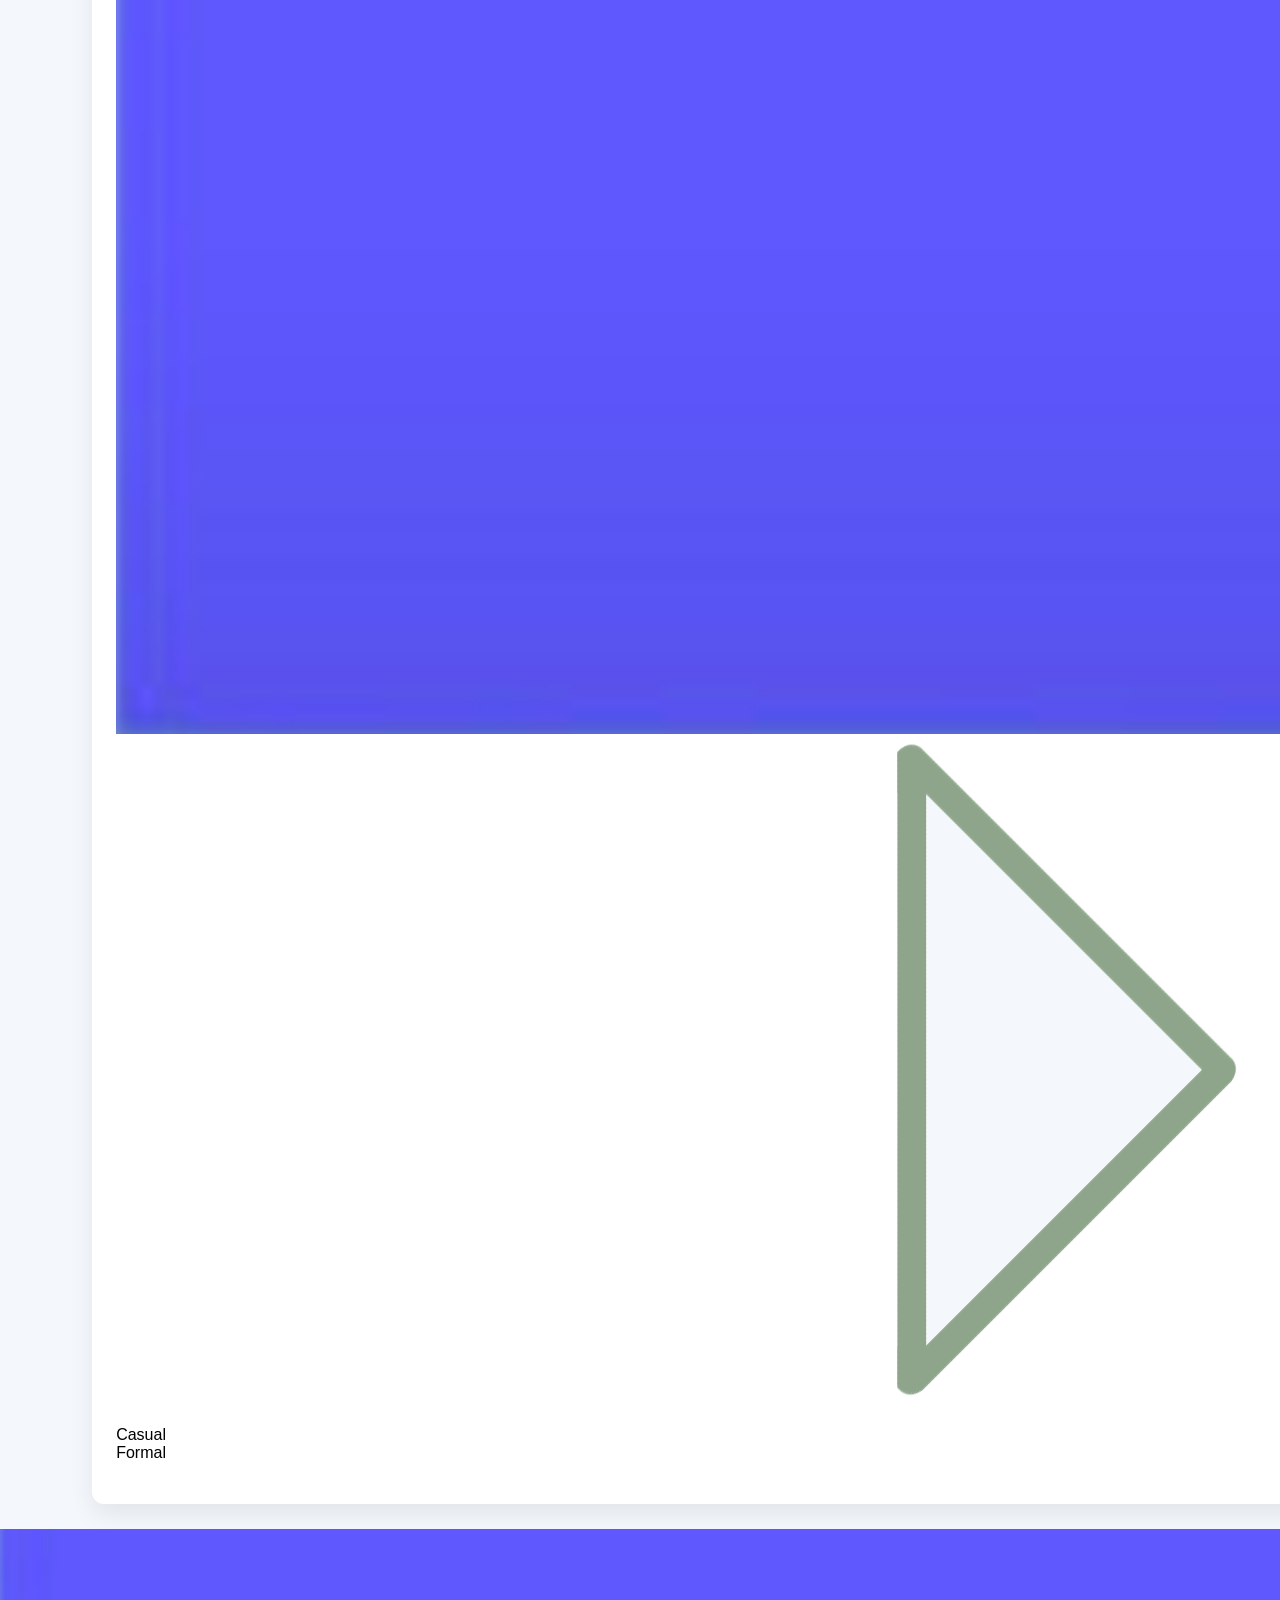
==== commit 1d60b6b3: "Update details.html" ====
--- a/details.html
+++ b/details.html
@@ -34,7 +34,7 @@
       <h2 class="blue">Schedule</h2>
       <br>
       <div class="vl"></div>
-      <div class="overlay-content" style="margin-right: 24px;">
+      <div class="overlay-content" style="margin-right: 24px; transform: translate(0%, -50%);">
         <div class="row">
           <div class="col quarter">
           </div>
--- a/styles.css
+++ b/styles.css
@@ -132,14 +132,15 @@
 
 .circle {
   background: #84a1c4;
-  position: relative;
-  width: 1.5em;
-  height: 1.5em;
-  line-height: 1.5em;
+  position: absolute;
+  width: 1.5rem;
+  height: 1.5rem;
+  line-height: 1.5rem;
   border-radius: 100%;
   color: #fff;
-  text-align: center;
   box-shadow: 0 0 0 3px #fff;
+  left: 50%;
+  transform: translate(-43%, -100%;
 }
 
 /* Footer of the homepage */
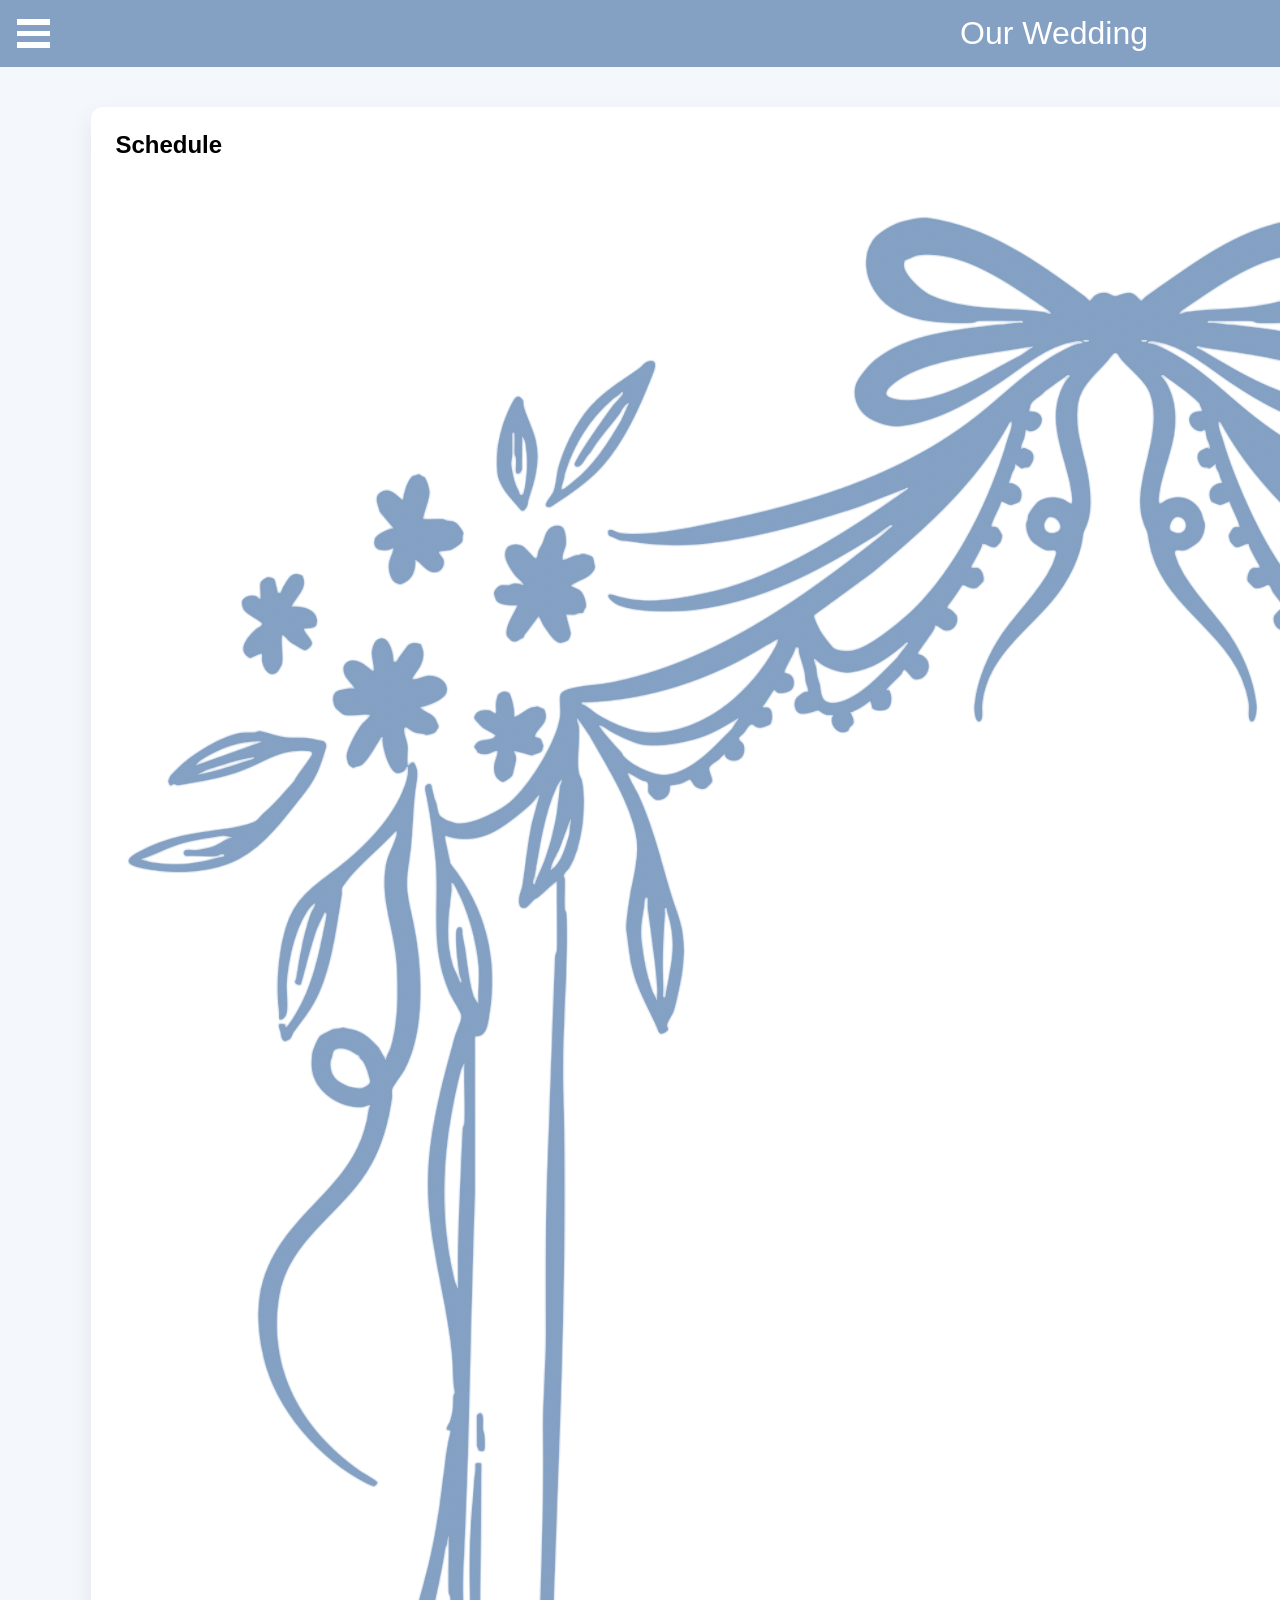
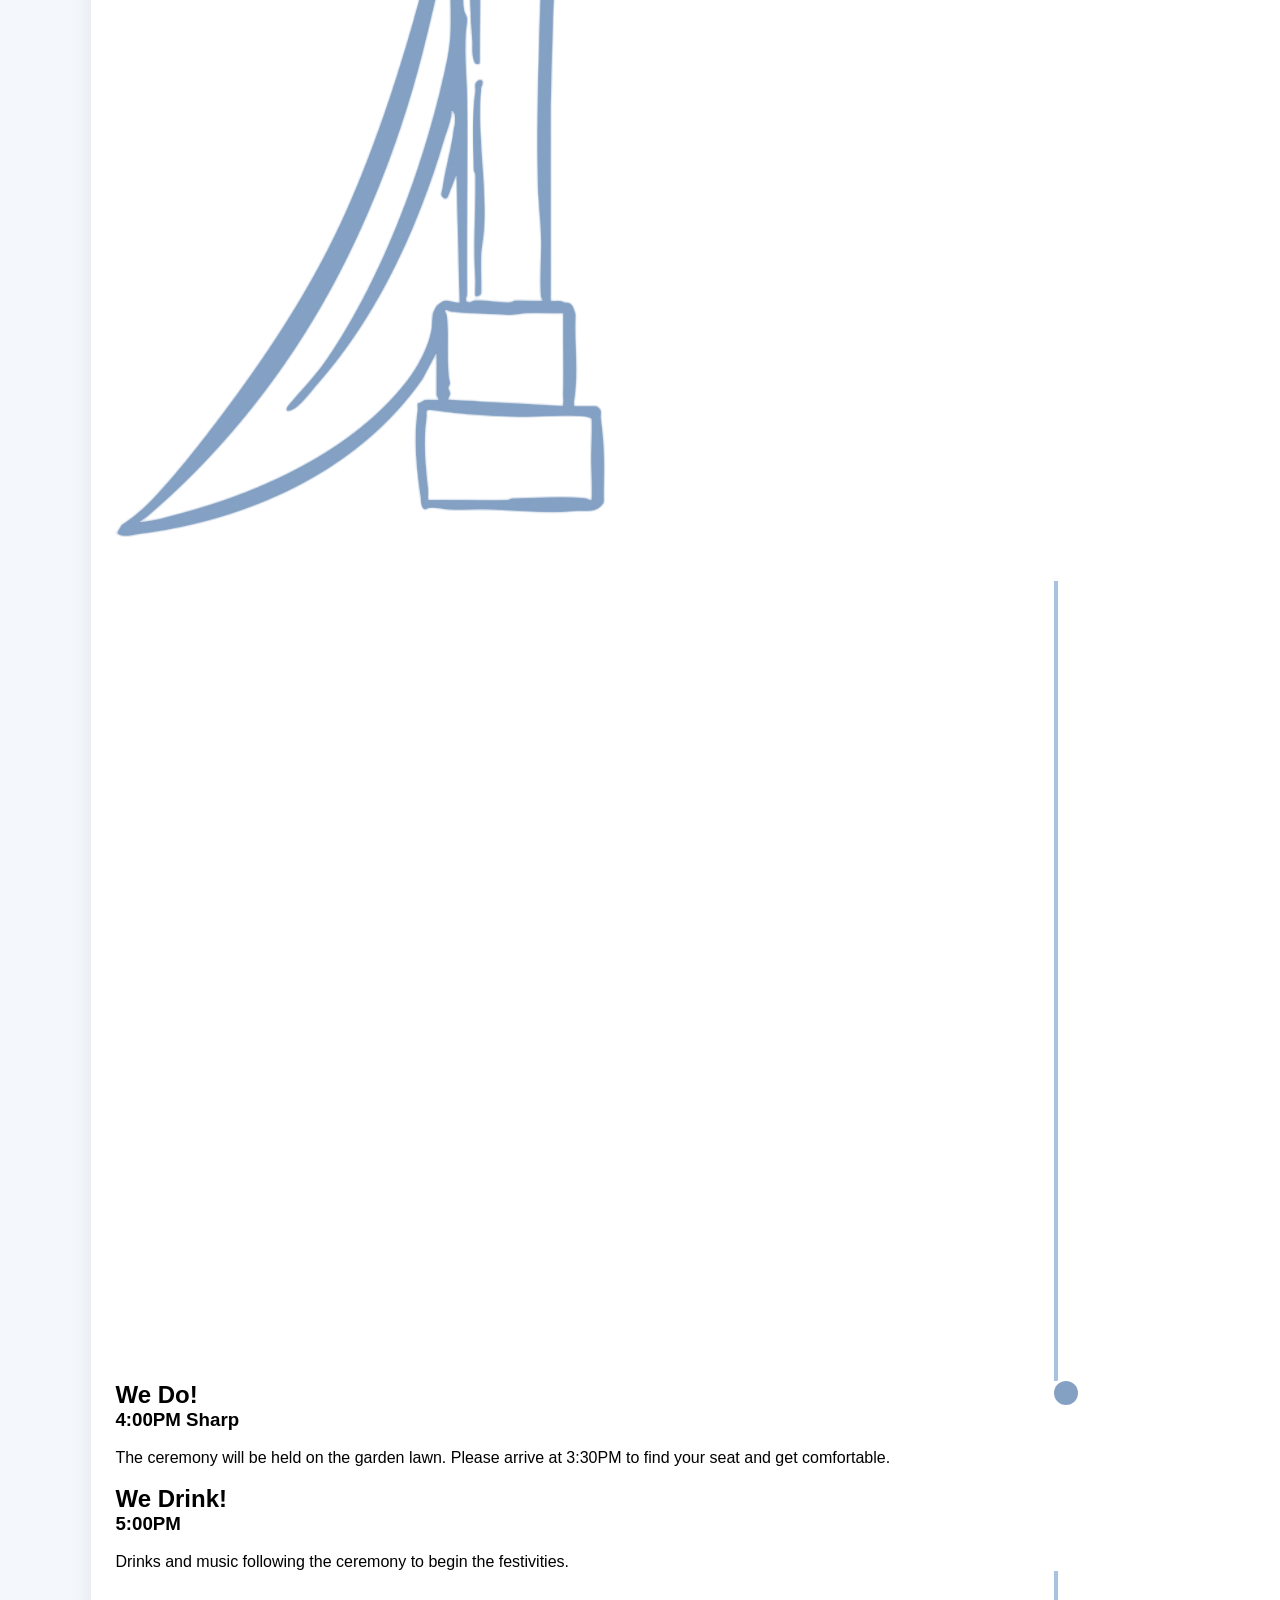
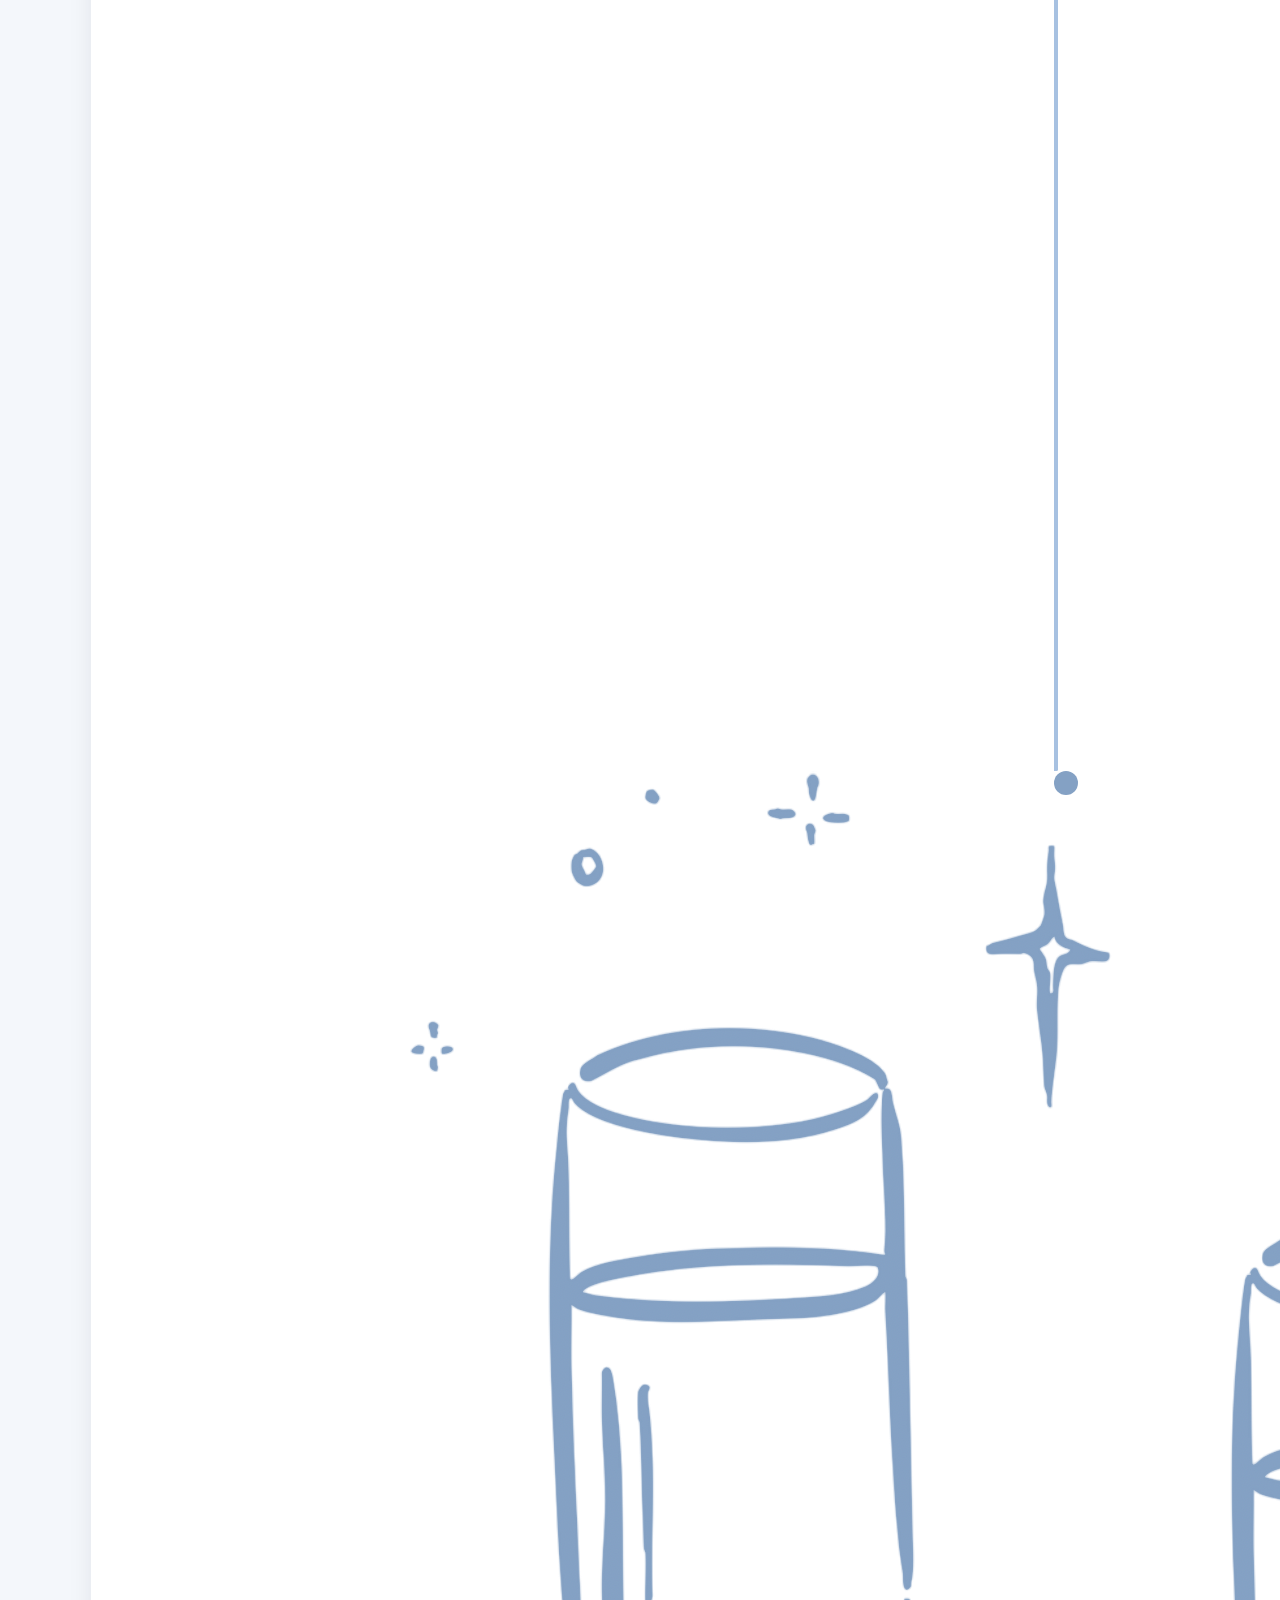
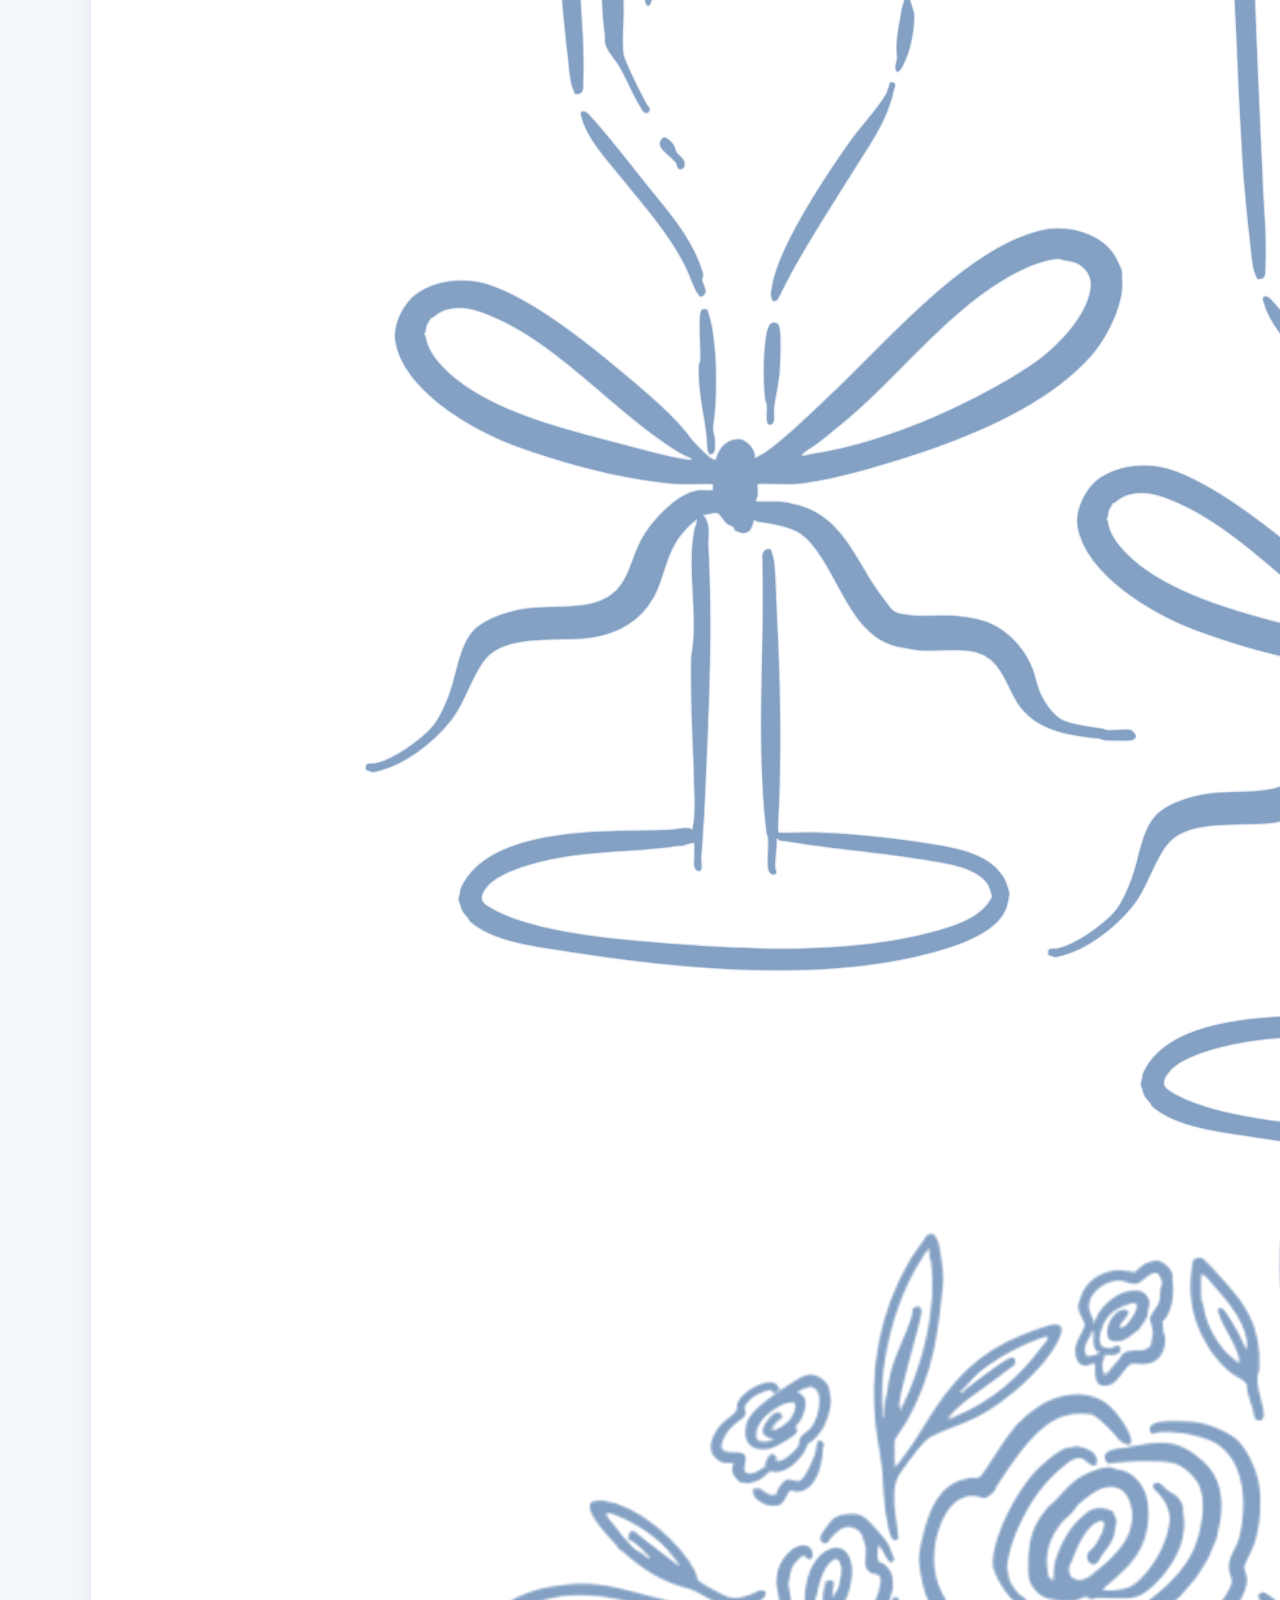
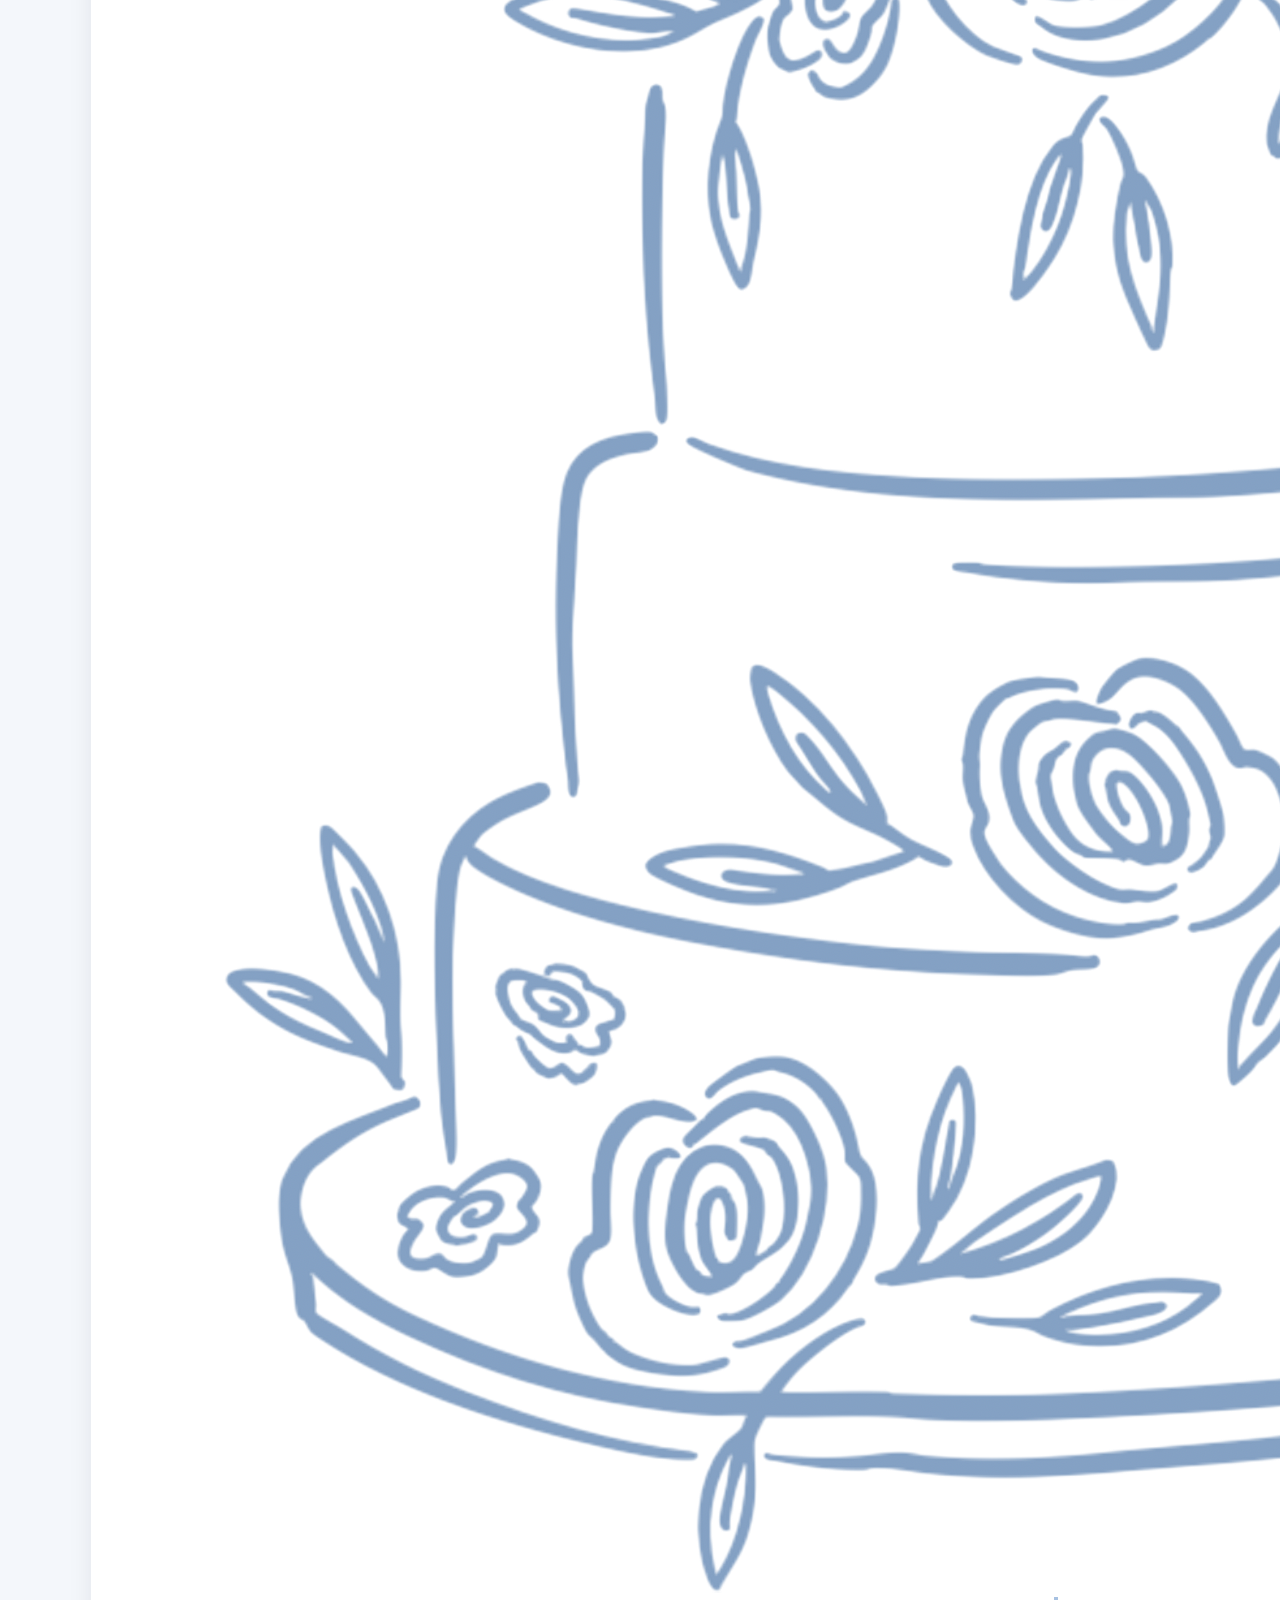
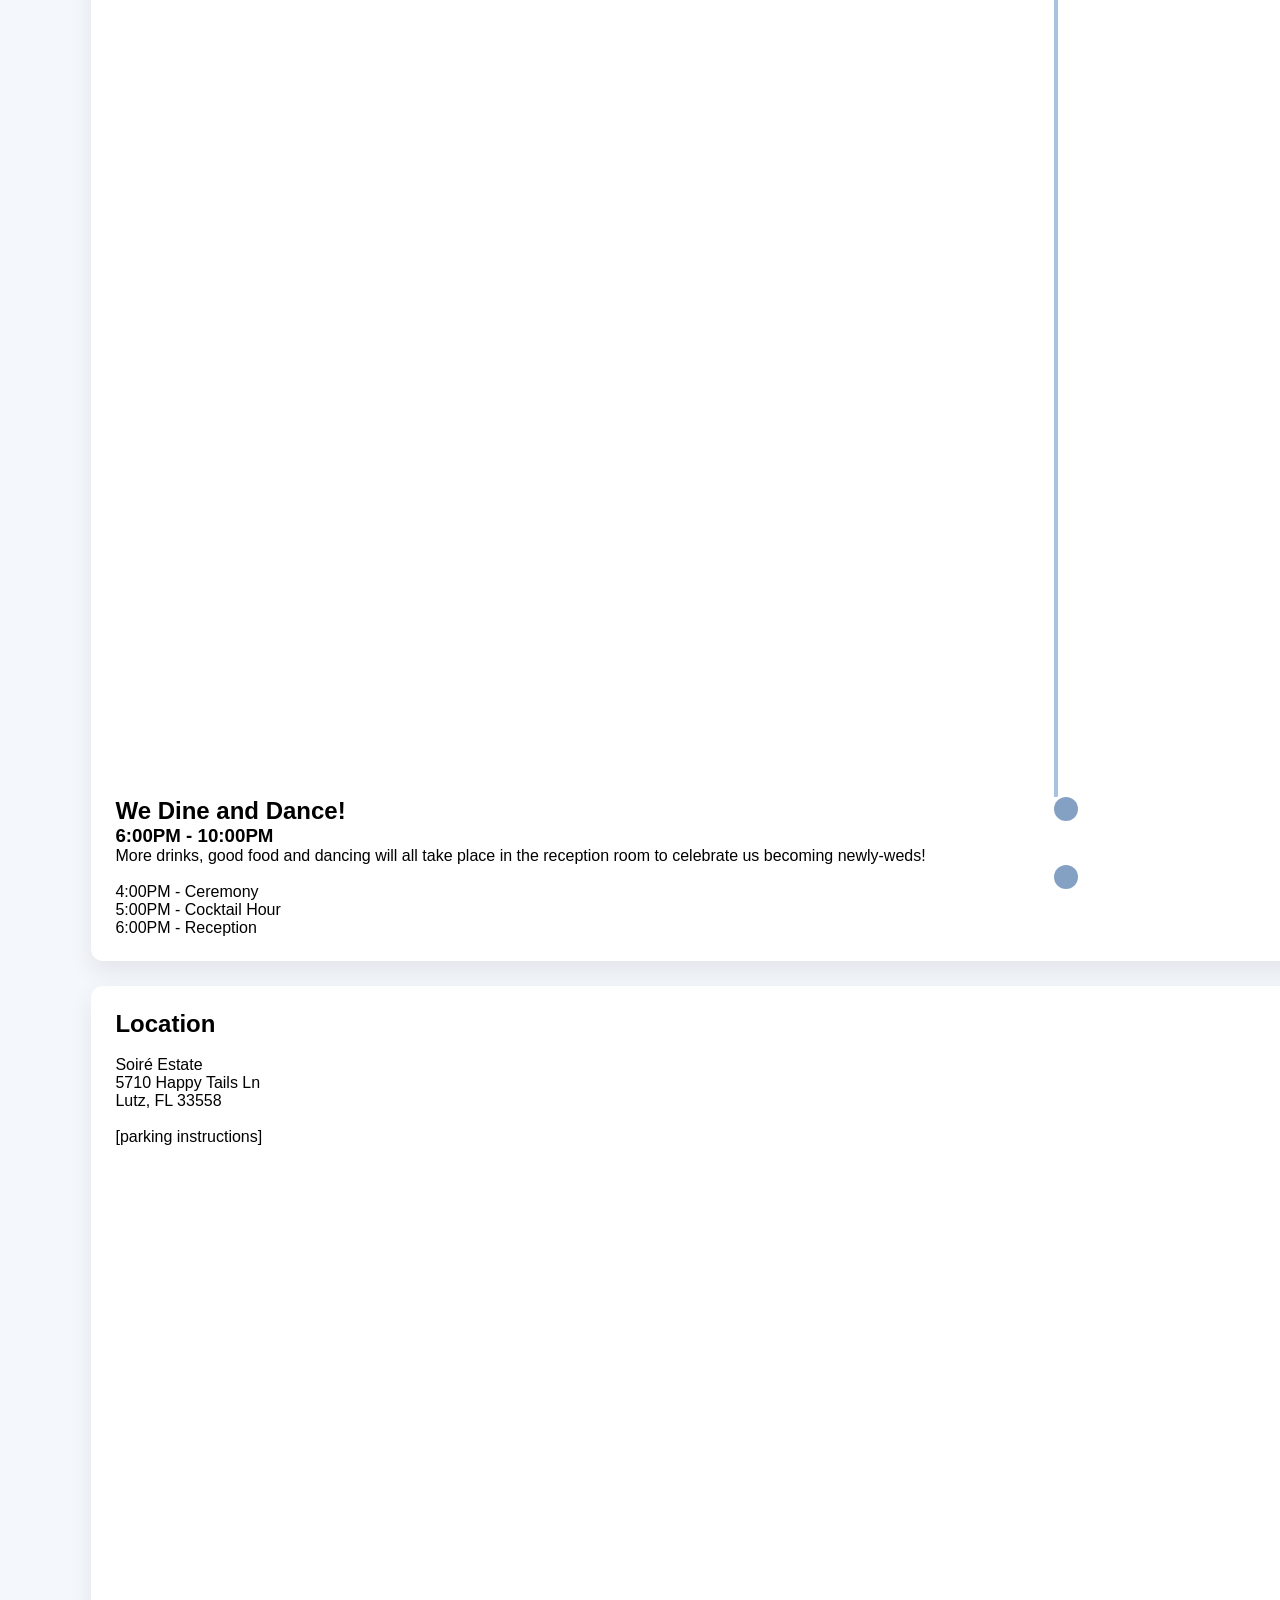
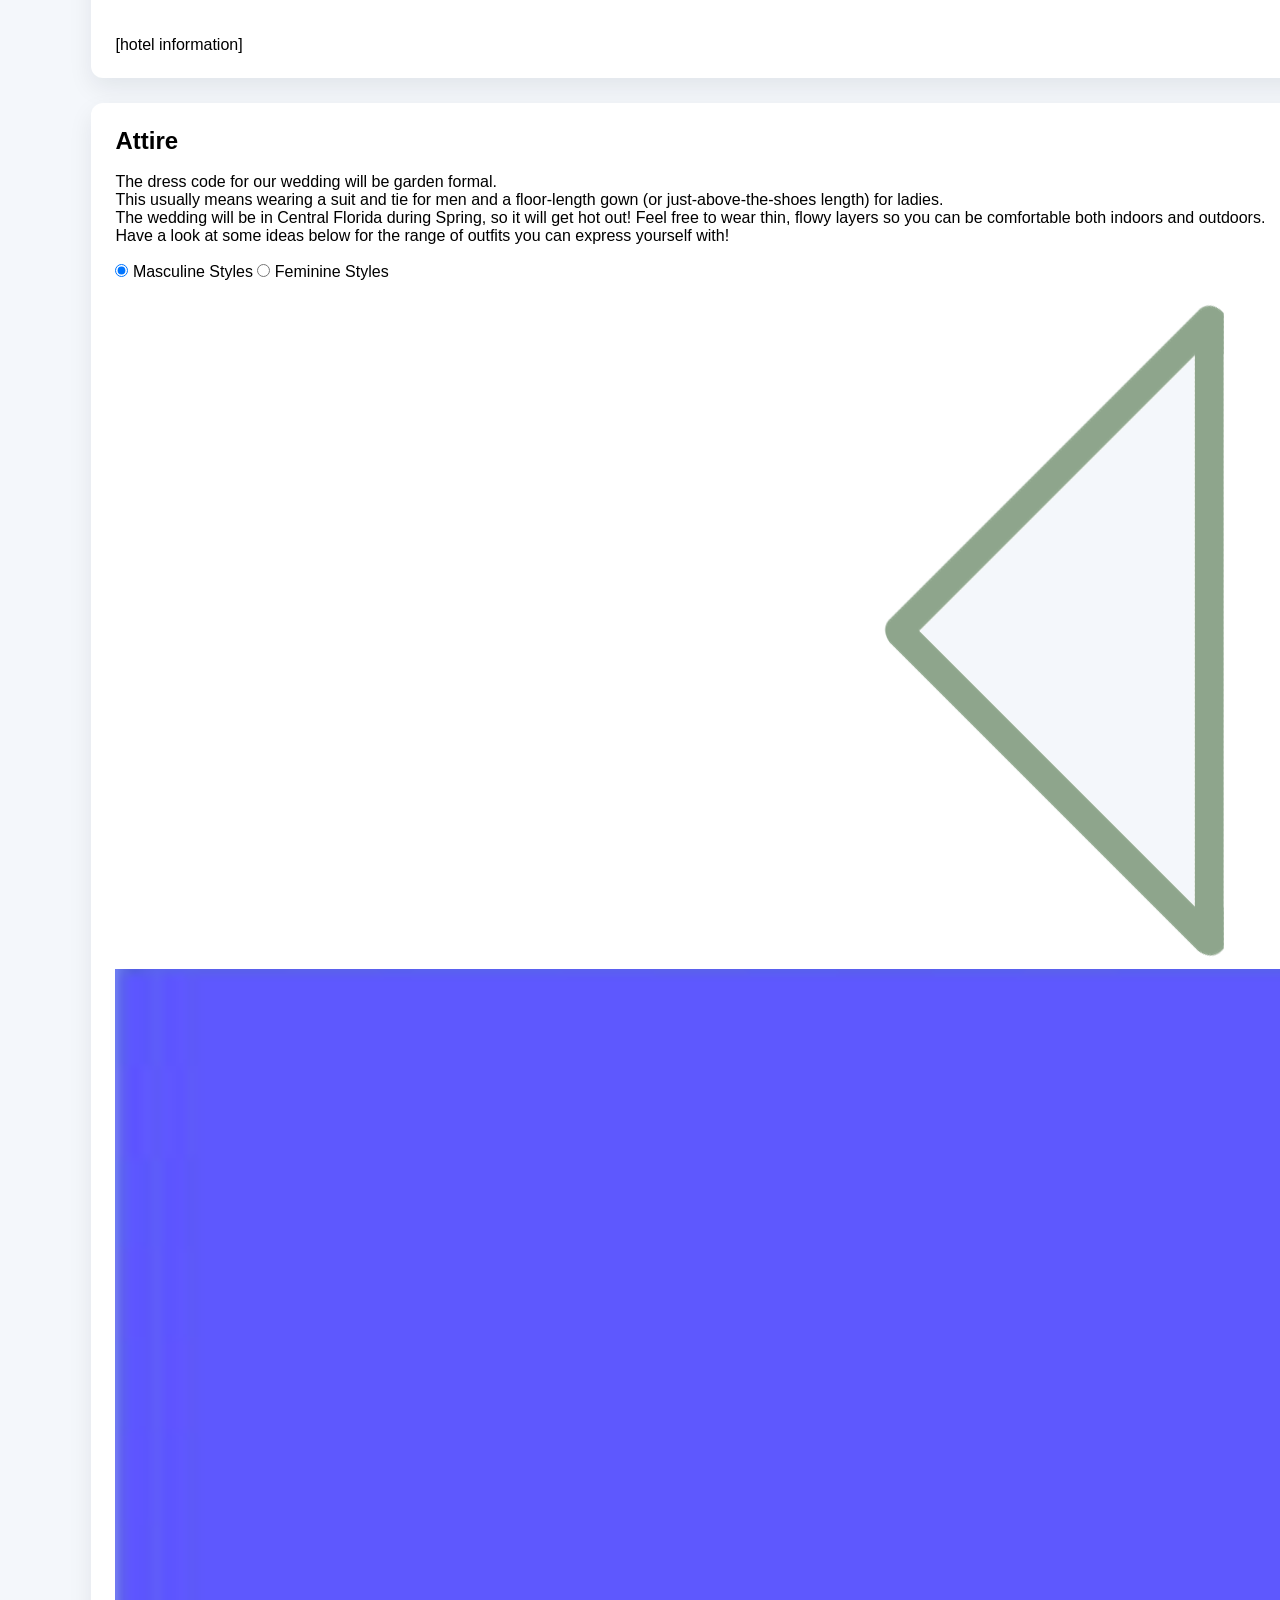
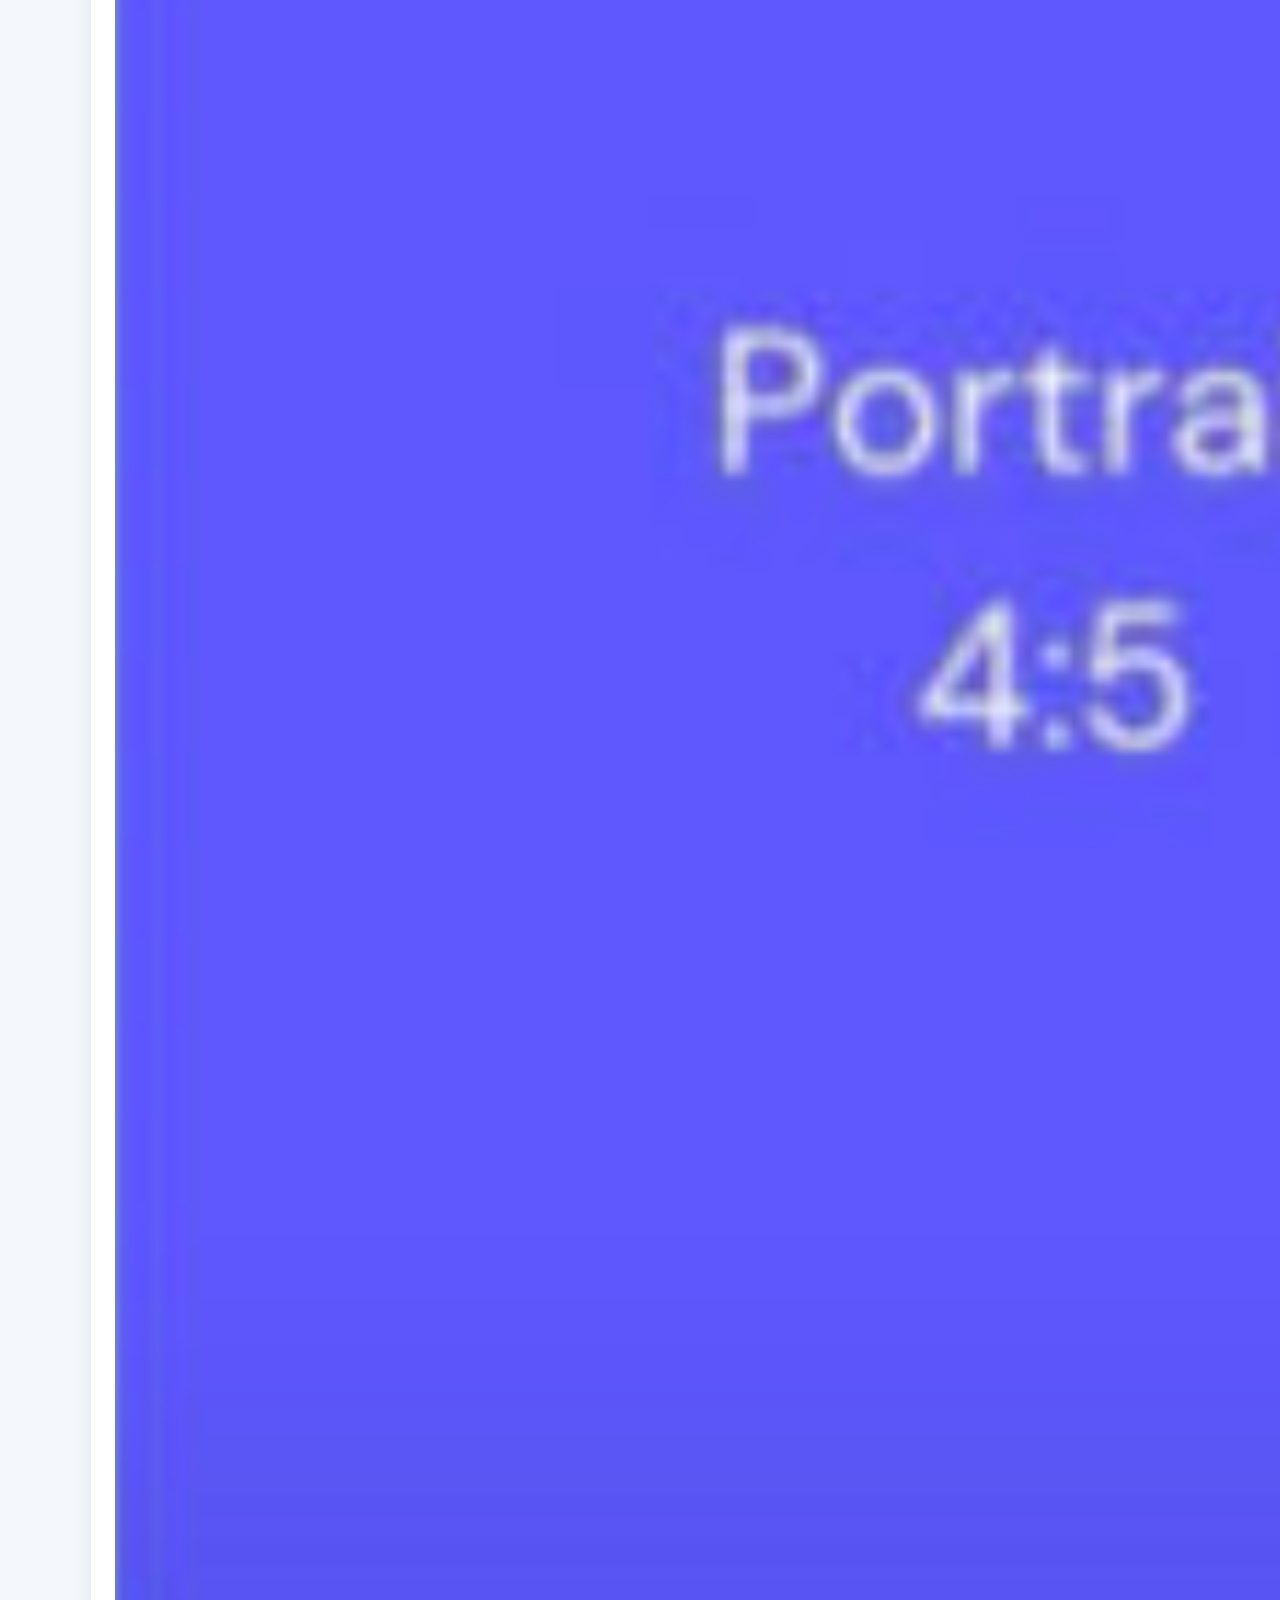
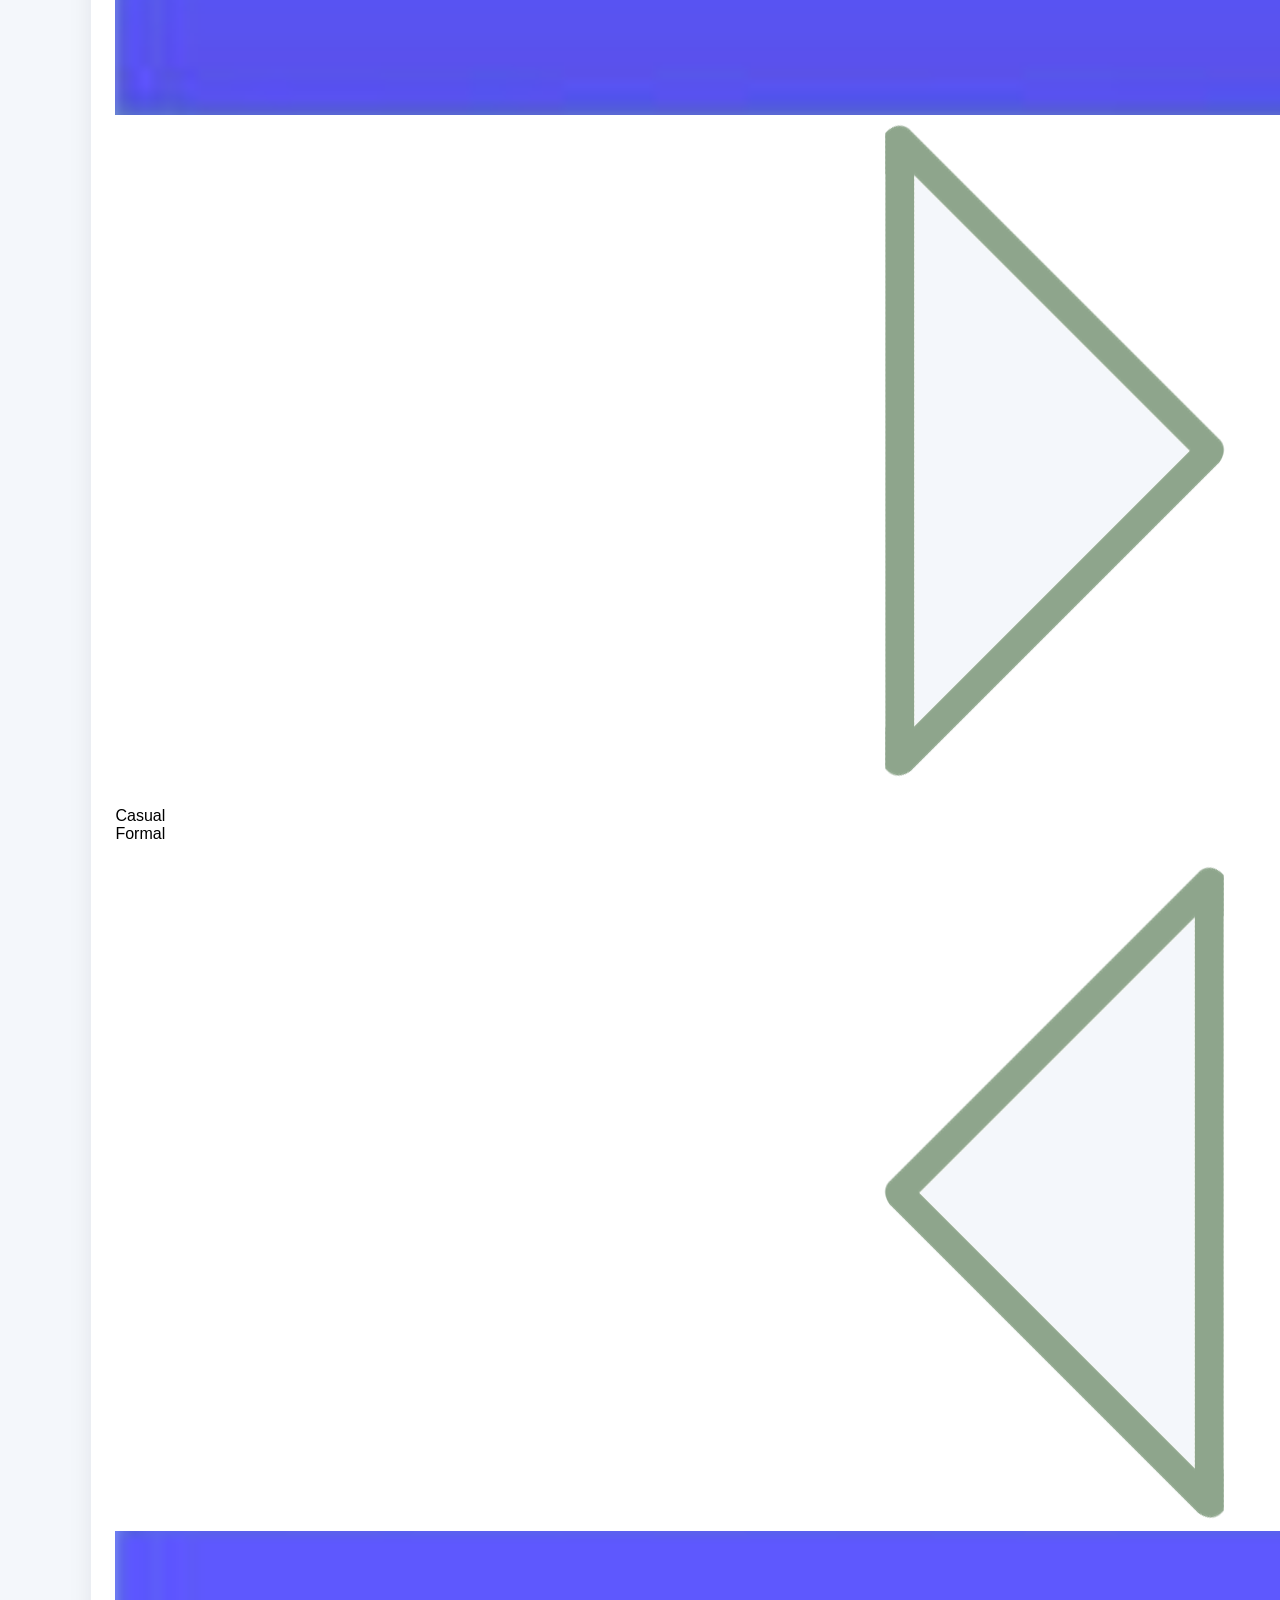
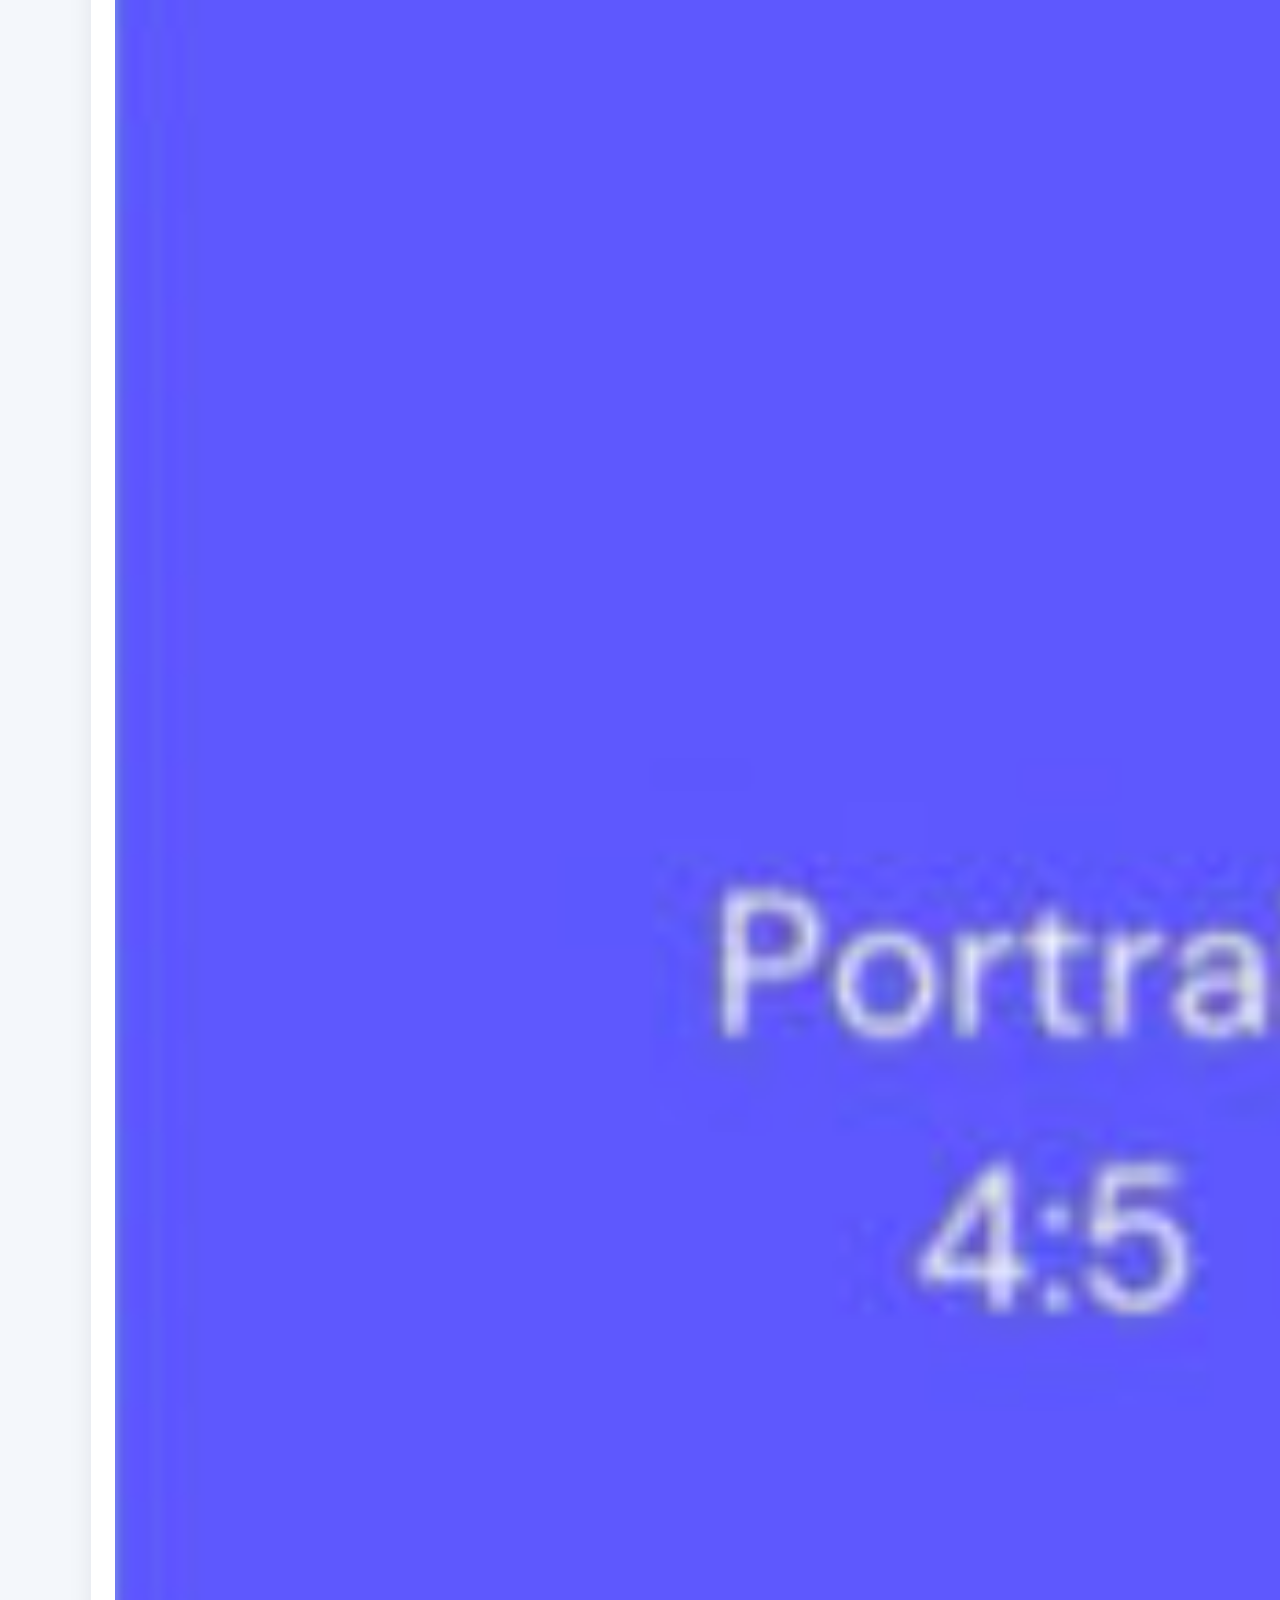
==== commit 01f5cfb1: "Update details.html" ====
--- a/details.html
+++ b/details.html
@@ -33,65 +33,65 @@
     <section style="position: relative;">
       <h2 class="blue">Schedule</h2>
       <br>
-      <div class="vl"></div>
-      <div class="overlay-content" style="margin-right: 24px; transform: translate(0%, -50%);">
-        <div class="row">
-          <div class="col quarter">
-          </div>
-          <div class="col sixth">
-            <img src="images/ui/ceremony.png">
-          </div>
-          <div class="col sixth">
-            <div class="circle"></div>
-          </div>
-          <div class="col sixth">
-            <h2 class="blue">We Do!</h2>
-            <h3>4:00PM Sharp</h3>
-            <br>
-            <p>The ceremony will be held on the garden lawn. Please arrive at 3:30PM to find your seat and get comfortable.</p>
-          </div>
-          <div class="col quarter">
-          </div>
-        </div>
-        <br>
-        <div class="row">
-          <div class="col quarter">
-          </div>
-          <div class="col sixth">
-            <h2 class="blue">We Drink!</h2>
-            <h3>5:00PM</h3>
-            <br>
-            <p>Drinks and music following the ceremony to begin the festivities.</p>
-          </div>
-          <div class="col sixth">
-            <div class="circle"></div>
-          </div>
-          <div class="col sixth">  
-            <img src="images/ui/drinks.png">
-          </div>
-          <div class="quarter">
-          </div>
-        </div>
-        <br>
-        <div class="row">
-          <div class="col quarter">
-          </div>
-          <div class="col sixth">
-            <img src="images/ui/cake.png">
-          </div>
-          <div class="col sixth">
-            <div class="circle"></div>
-          </div>
-          <div class="col sixth">
-            <h2 class="blue">We Dine and Dance!</h2>
-            <h3>6:00PM - 10:00PM</h3>
-            <p>More drinks, good food and dancing will all take place in the reception room to celebrate us becoming newly-weds!</p>
-          </div>
-          <div class="col quarter">
-          </div>
-        </div>
-        <div class="circle"></div>
-      </div>
+      <div class="row">
+        <div class="col quarter">
+        </div>
+        <div class="col sixth">
+          <img src="images/ui/ceremony.png">
+        </div>
+        <div class="col sixth">
+          <div class="vl"></div>
+          <div class="circle"></div>
+        </div>
+        <div class="col sixth">
+          <h2 class="blue">We Do!</h2>
+          <h3>4:00PM Sharp</h3>
+          <br>
+          <p>The ceremony will be held on the garden lawn. Please arrive at 3:30PM to find your seat and get comfortable.</p>
+        </div>
+        <div class="col quarter">
+        </div>
+      </div>
+      <br>
+      <div class="row">
+        <div class="col quarter">
+        </div>
+        <div class="col sixth">
+          <h2 class="blue">We Drink!</h2>
+          <h3>5:00PM</h3>
+          <br>
+          <p>Drinks and music following the ceremony to begin the festivities.</p>
+        </div>
+        <div class="col sixth">
+          <div class="vl"></div>
+          <div class="circle"></div>
+        </div>
+        <div class="col sixth">  
+          <img src="images/ui/drinks.png">
+        </div>
+        <div class="quarter">
+        </div>
+      </div>
+      <br>
+      <div class="row">
+        <div class="col quarter">
+        </div>
+        <div class="col sixth">
+          <img src="images/ui/cake.png">
+        </div>
+        <div class="col sixth">
+          <div class="vl"></div>
+          <div class="circle"></div>
+        </div>
+        <div class="col sixth">
+          <h2 class="blue">We Dine and Dance!</h2>
+          <h3>6:00PM - 10:00PM</h3>
+          <p>More drinks, good food and dancing will all take place in the reception room to celebrate us becoming newly-weds!</p>
+        </div>
+        <div class="col quarter">
+        </div>
+      </div>
+      <div class="circle"></div>
       <br>
       <p>4:00PM - Ceremony</p>
       <p>5:00PM - Cocktail Hour</p>
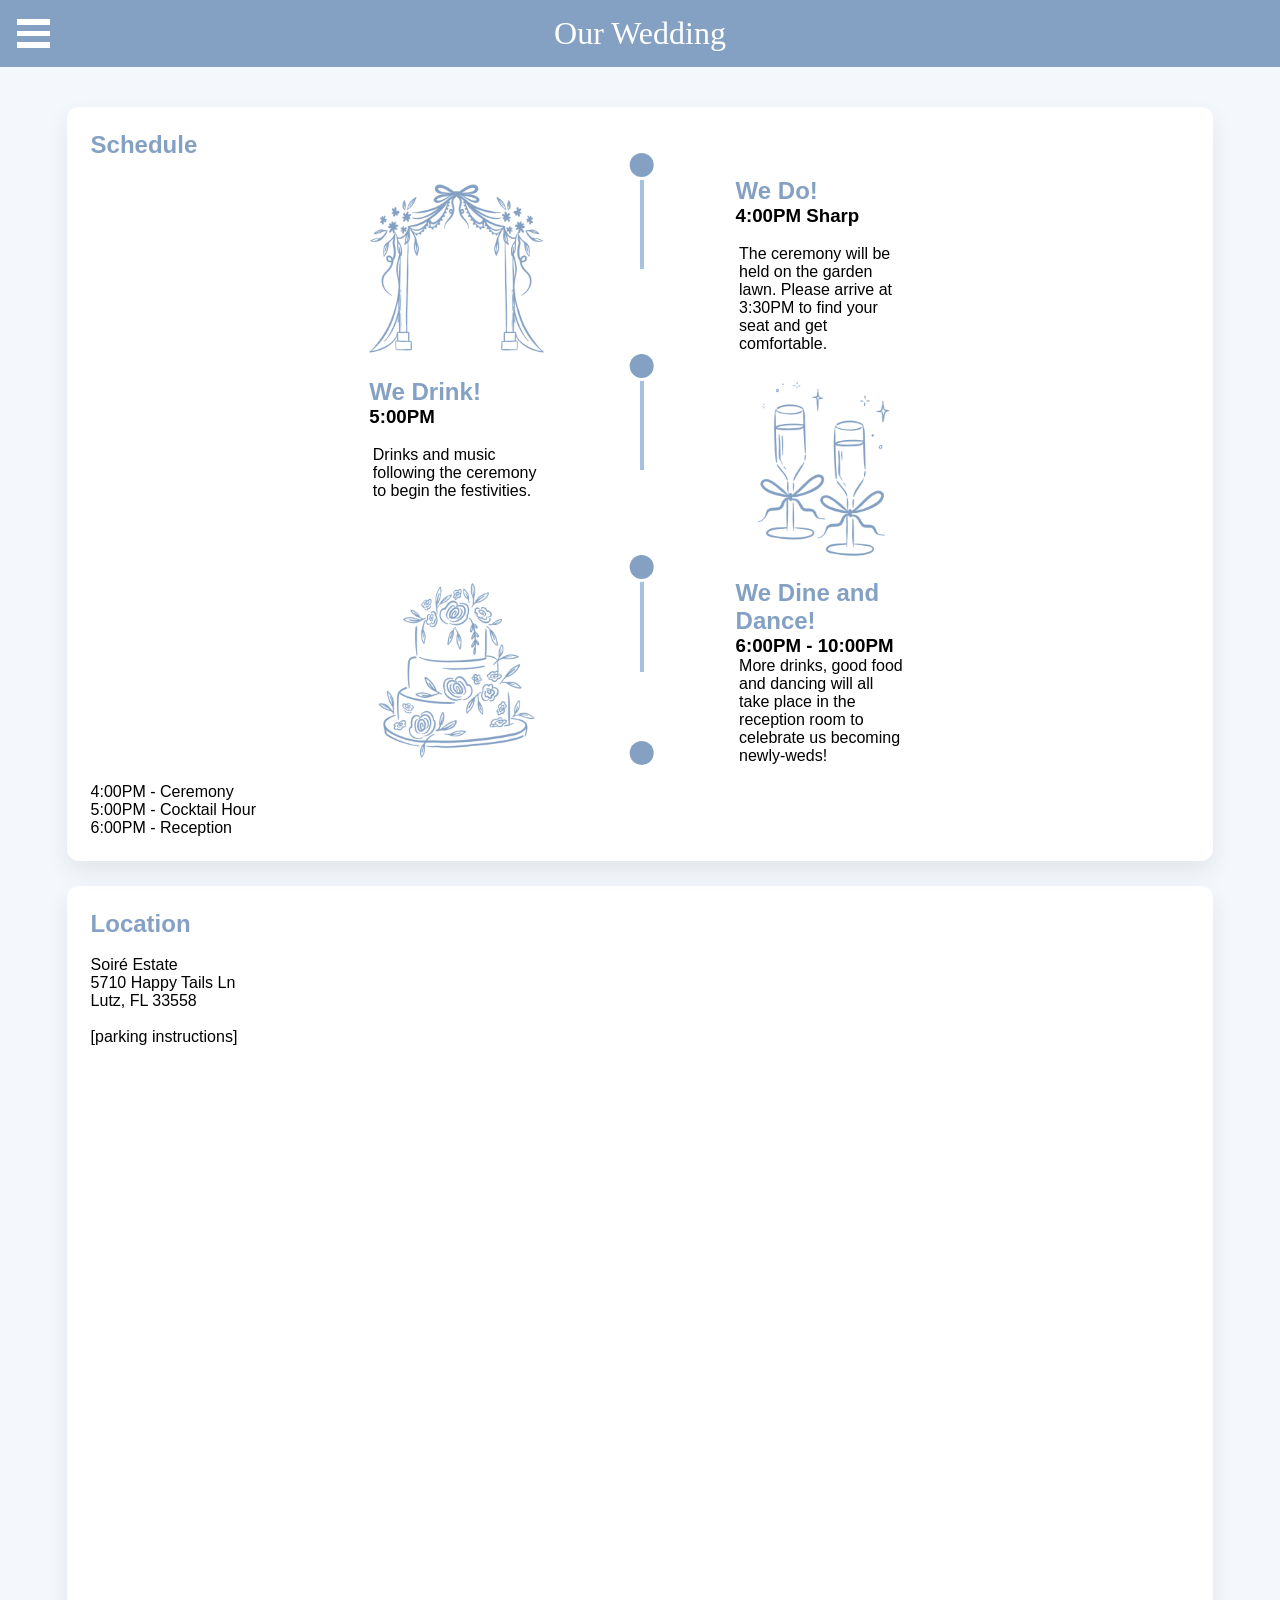
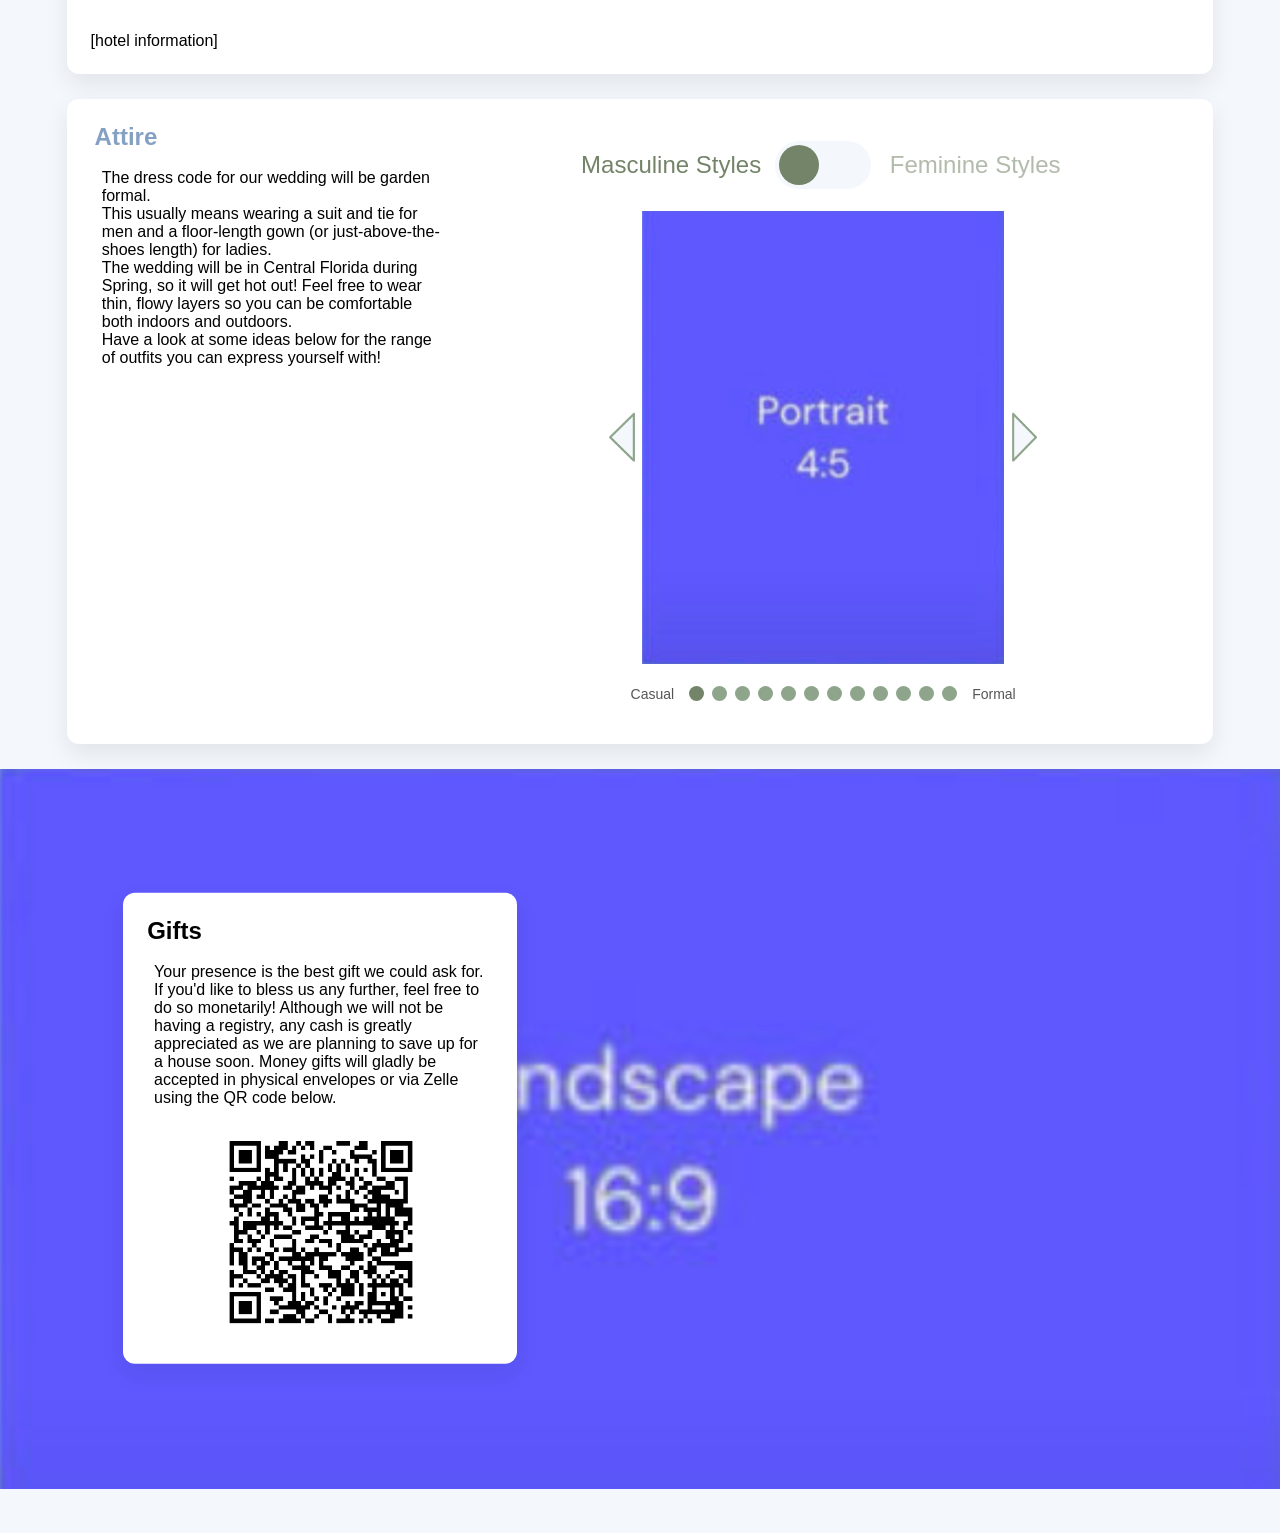
==== commit 464caf13: "Update details.html" ====
--- a/details.html
+++ b/details.html
@@ -40,8 +40,8 @@
           <img src="images/ui/ceremony.png">
         </div>
         <div class="col sixth">
+          <div class="circle"></div>
           <div class="vl"></div>
-          <div class="circle"></div>
         </div>
         <div class="col sixth">
           <h2 class="blue">We Do!</h2>
@@ -63,8 +63,8 @@
           <p>Drinks and music following the ceremony to begin the festivities.</p>
         </div>
         <div class="col sixth">
+          <div class="circle"></div>
           <div class="vl"></div>
-          <div class="circle"></div>
         </div>
         <div class="col sixth">  
           <img src="images/ui/drinks.png">
@@ -80,8 +80,8 @@
           <img src="images/ui/cake.png">
         </div>
         <div class="col sixth">
+          <div class="circle"></div>
           <div class="vl"></div>
-          <div class="circle"></div>
         </div>
         <div class="col sixth">
           <h2 class="blue">We Dine and Dance!</h2>
--- a/styles.css
+++ b/styles.css
@@ -126,7 +126,7 @@
 /* Schedule timeline */
 .vl {
   border-left: 4px solid #a7c1e1;
-  height: 800px;
+  height: 50%;
   margin-left: 50%;
 }
 
@@ -140,7 +140,7 @@
   color: #fff;
   box-shadow: 0 0 0 3px #fff;
   left: 50%;
-  transform: translate(-43%, -100%;
+  transform: translate(-43%, -100%);
 }
 
 /* Footer of the homepage */
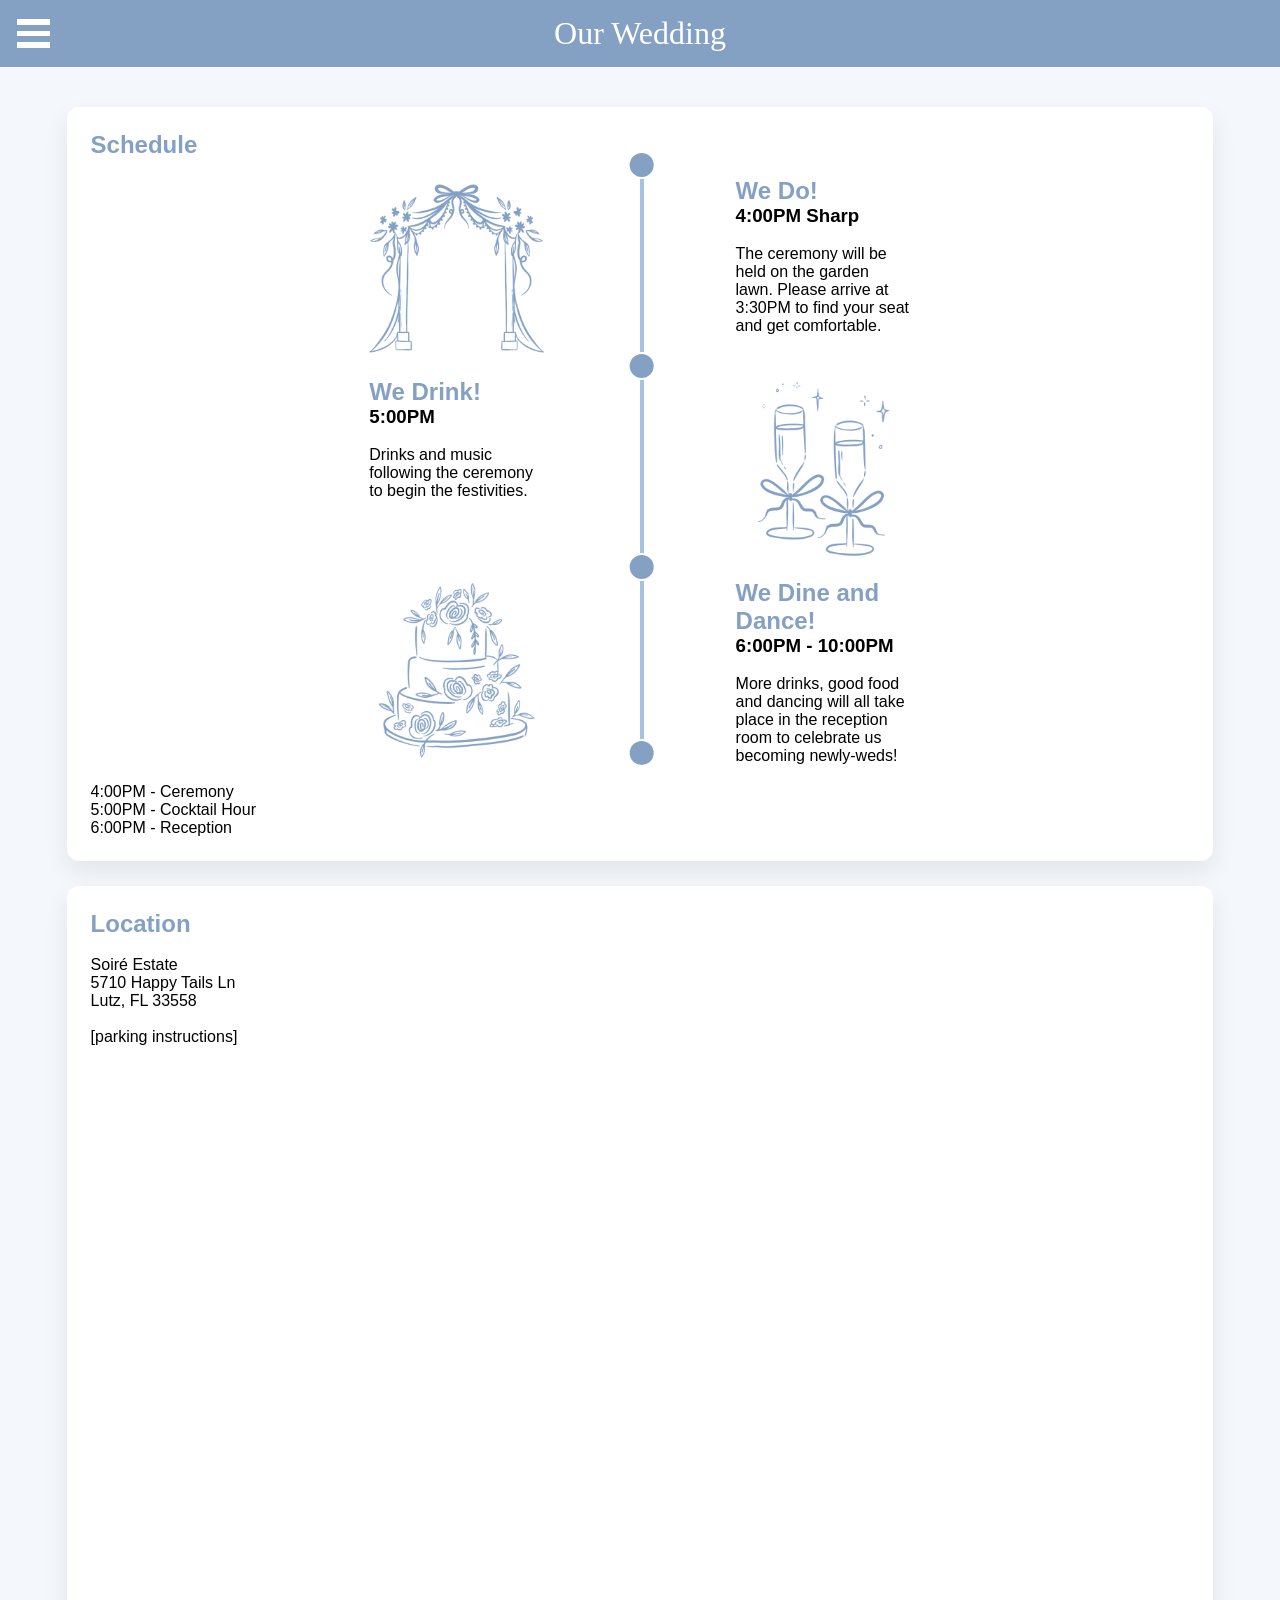
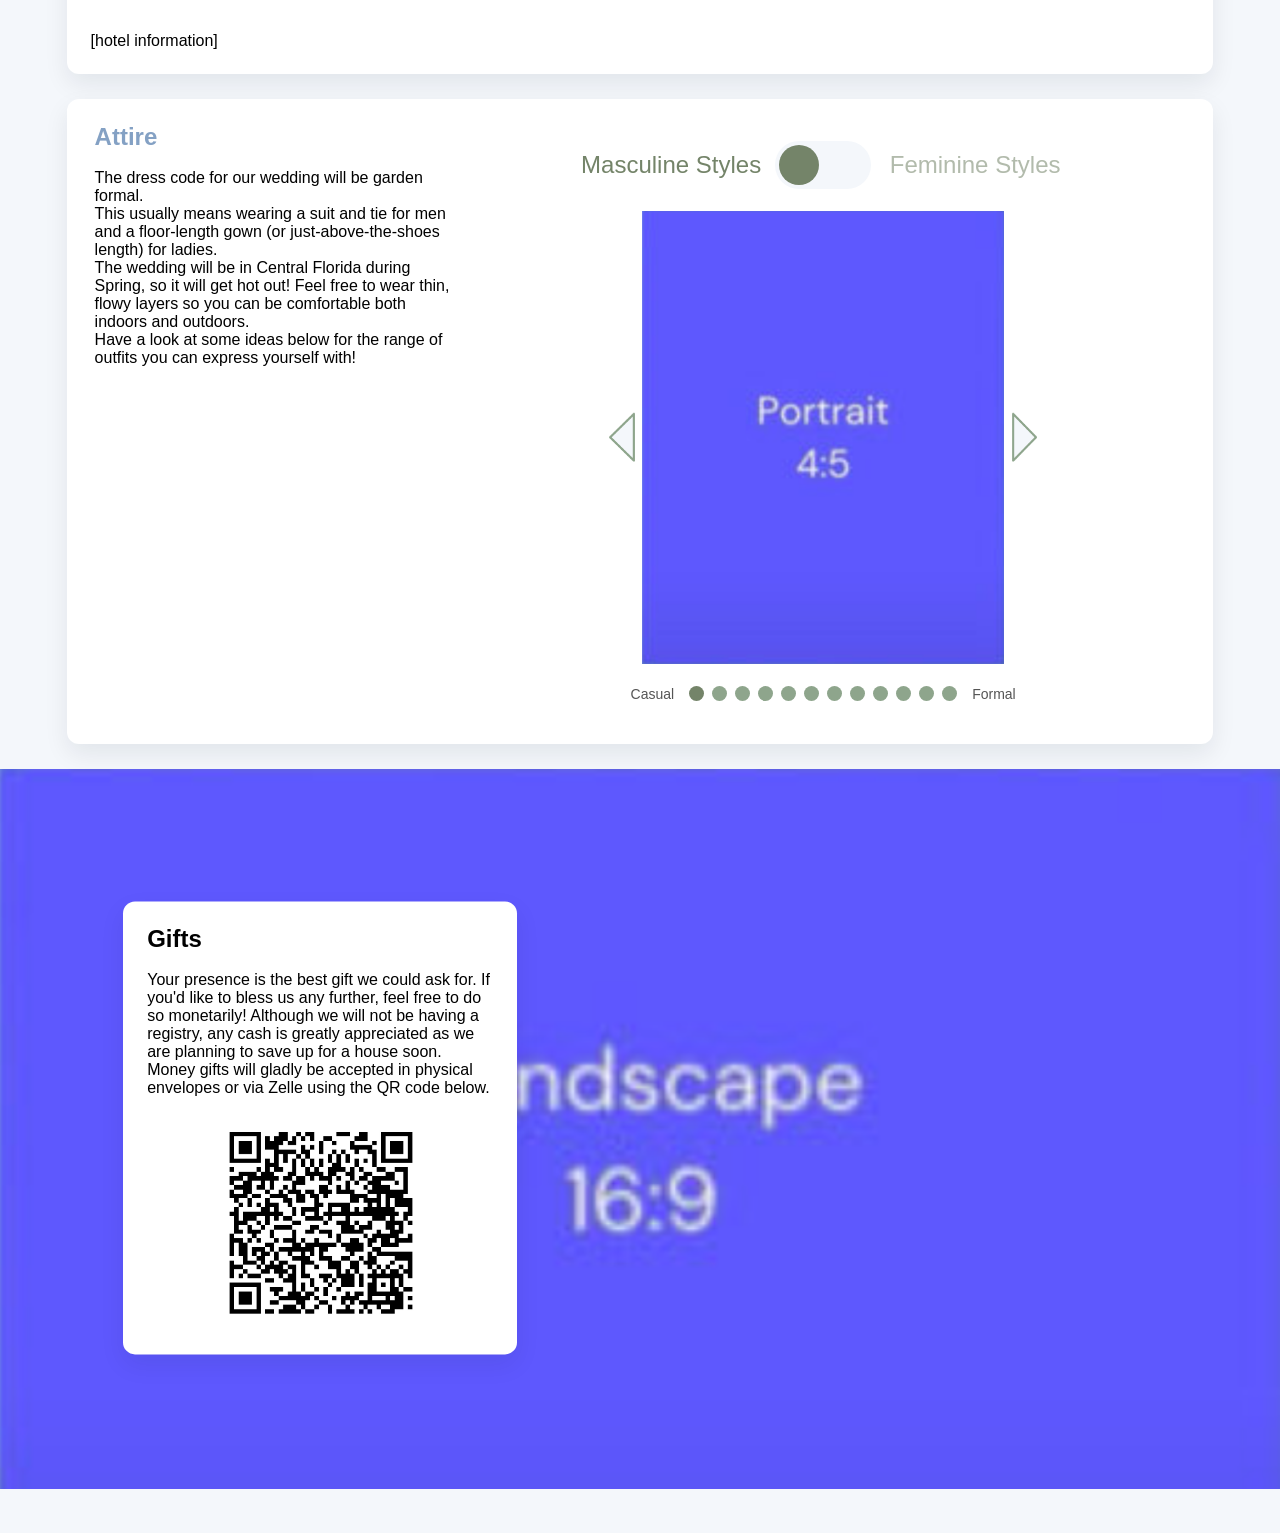
==== commit 010f50ab: "Update details.html" ====
--- a/details.html
+++ b/details.html
@@ -86,6 +86,7 @@
         <div class="col sixth">
           <h2 class="blue">We Dine and Dance!</h2>
           <h3>6:00PM - 10:00PM</h3>
+          <br>
           <p>More drinks, good food and dancing will all take place in the reception room to celebrate us becoming newly-weds!</p>
         </div>
         <div class="col quarter">
--- a/styles.css
+++ b/styles.css
@@ -126,7 +126,7 @@
 /* Schedule timeline */
 .vl {
   border-left: 4px solid #a7c1e1;
-  height: 50%;
+  height: 100%;
   margin-left: 50%;
 }
 
@@ -135,10 +135,8 @@
   position: absolute;
   width: 1.5rem;
   height: 1.5rem;
-  line-height: 1.5rem;
   border-radius: 100%;
-  color: #fff;
-  box-shadow: 0 0 0 3px #fff;
+  box-shadow: 0 0 0 2px #fff;
   left: 50%;
   transform: translate(-43%, -100%);
 }
@@ -254,7 +252,7 @@
   vertical-align: middle;
 }
 
-.col p {
+#party .col p {
   padding: 0 2%;
 }
 
@@ -306,14 +304,6 @@
   left: -9%;
 }
 
-/*
-.arrow {
-  height: 15px;
-  width: auto;
-  margin-left: 20px;
-}
-*/
-
 /* Navigation dots */
 .dot-container {
   display: flex;
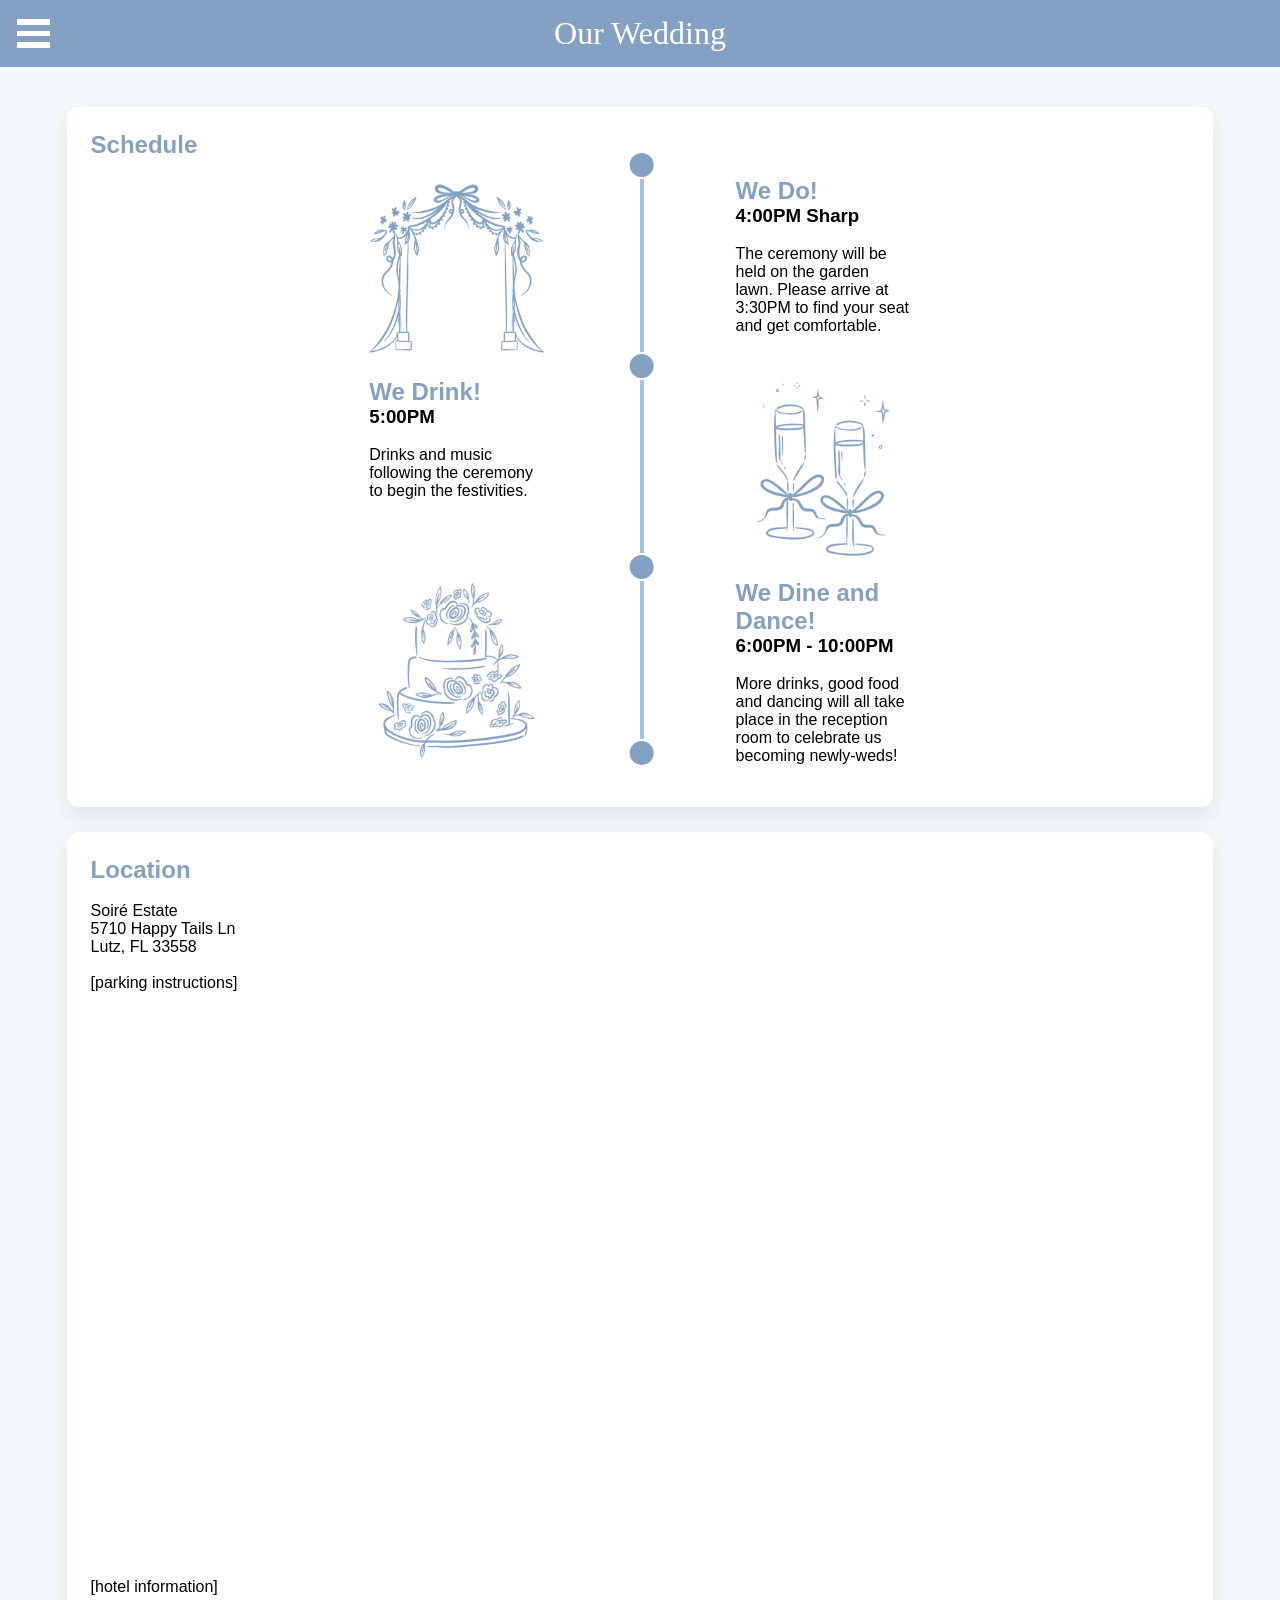
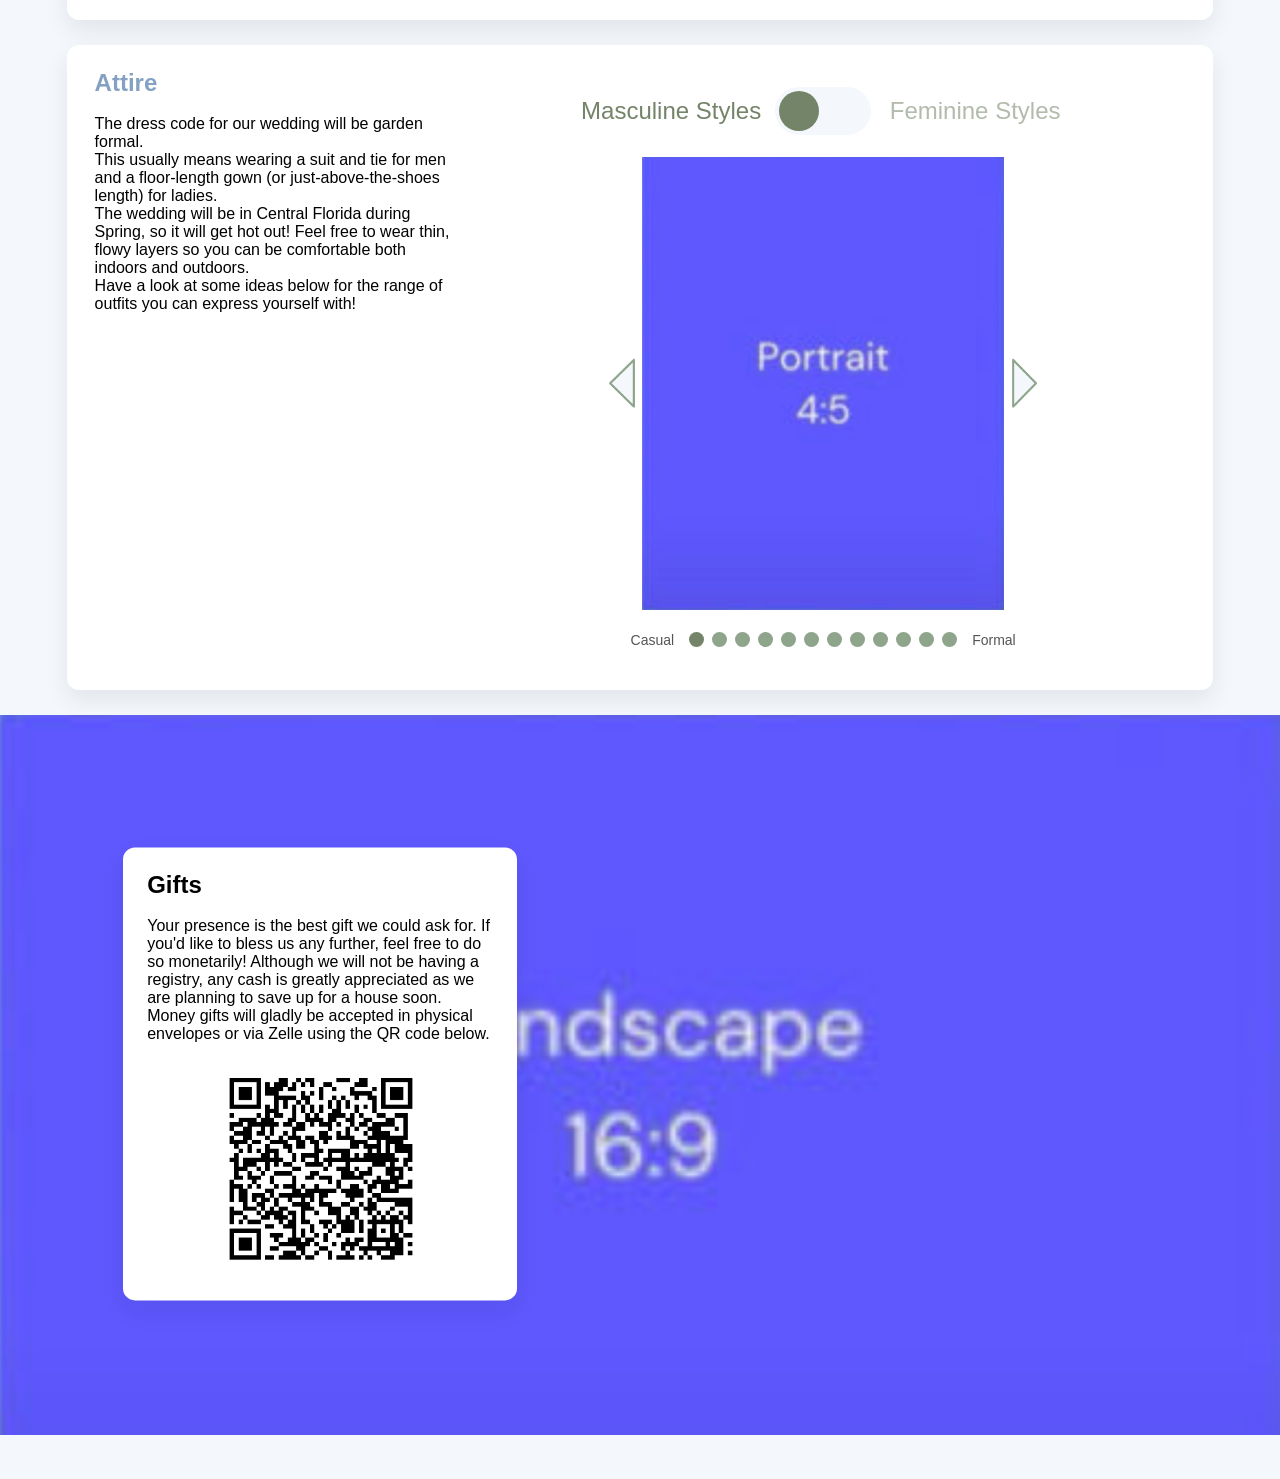
==== commit 5b835a0a: "Update details.html" ====
--- a/details.html
+++ b/details.html
@@ -94,9 +94,6 @@
       </div>
       <div class="circle"></div>
       <br>
-      <p>4:00PM - Ceremony</p>
-      <p>5:00PM - Cocktail Hour</p>
-      <p>6:00PM - Reception</p>
     </section>
     <section>
       <h2 class="blue">Location</h2>
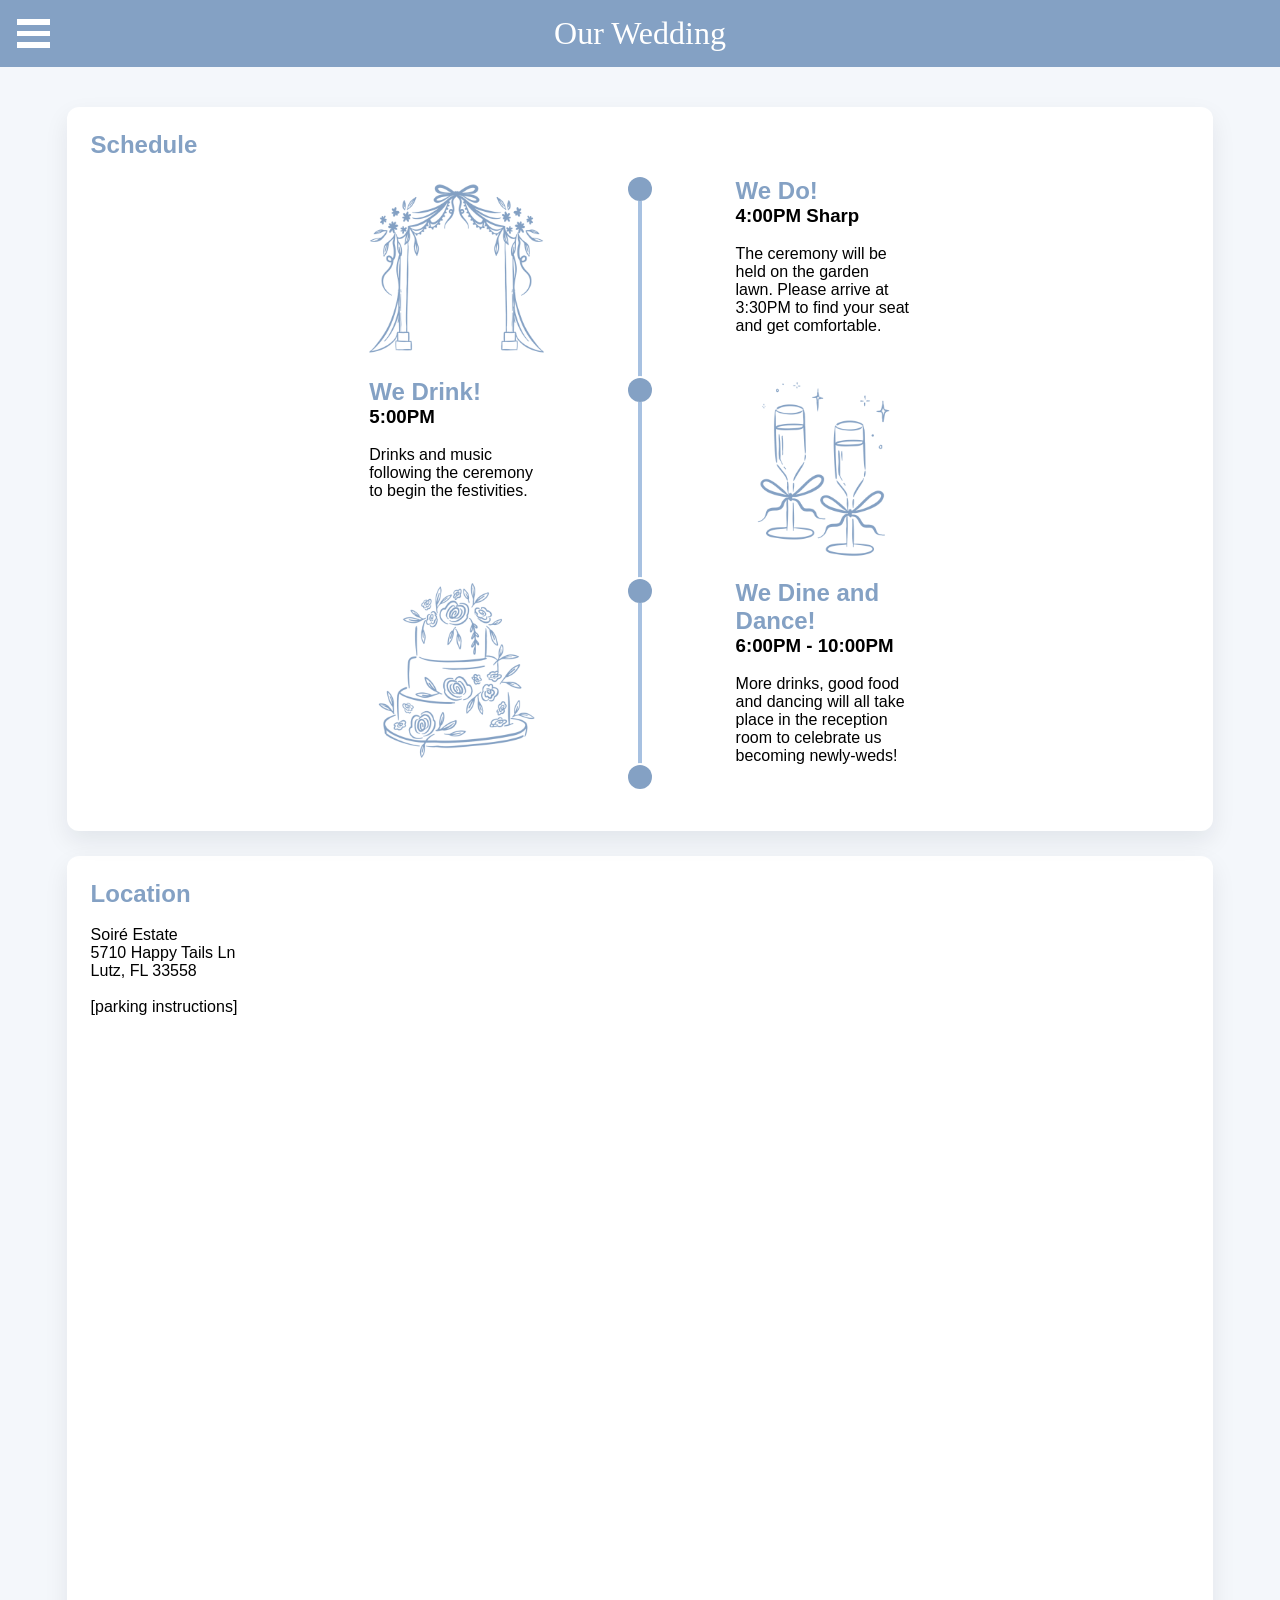
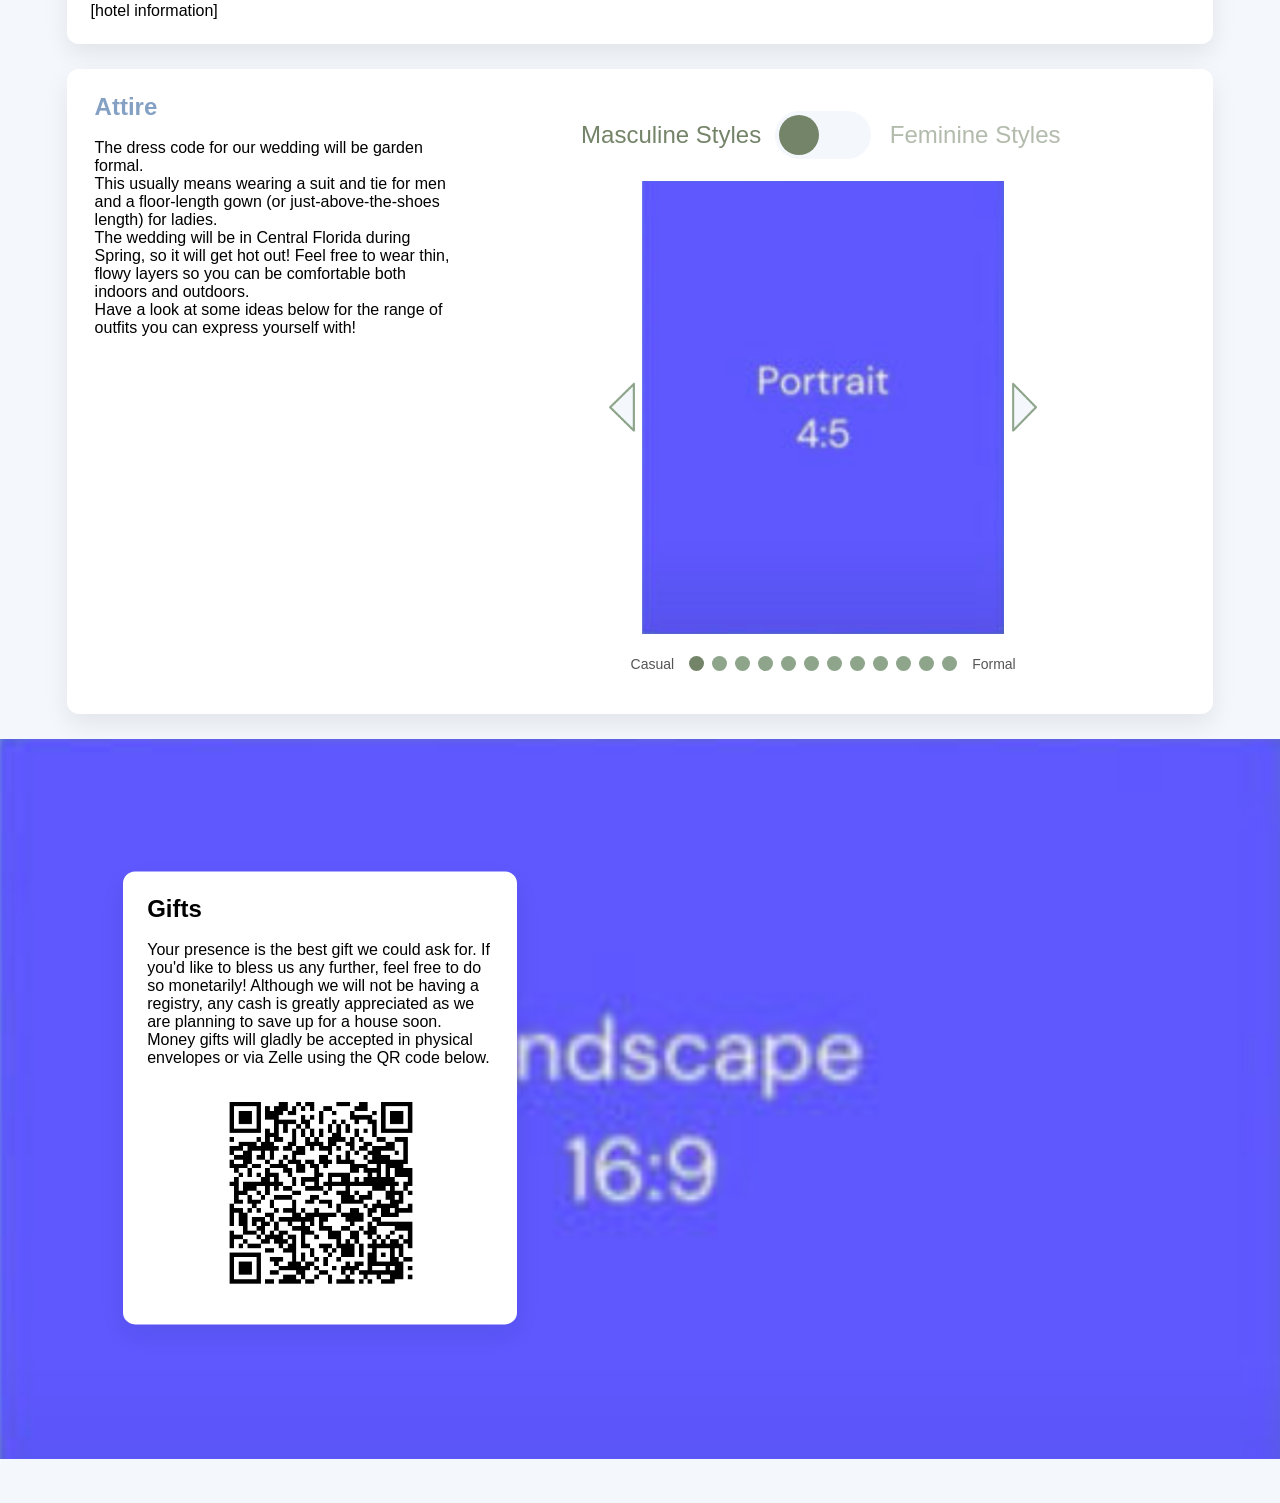
==== commit 31cf45a3: "Update details.html" ====
--- a/details.html
+++ b/details.html
@@ -92,7 +92,12 @@
         <div class="col quarter">
         </div>
       </div>
-      <div class="circle"></div>
+      <div class="row">
+        <div class="col full">
+          <div class="circle"></div>
+        </div>
+      </div>
+      
       <br>
     </section>
     <section>
--- a/styles.css
+++ b/styles.css
@@ -127,18 +127,16 @@
 .vl {
   border-left: 4px solid #a7c1e1;
   height: 100%;
-  margin-left: 50%;
+  margin-left: calc(50% - 2px);
 }
 
 .circle {
   background: #84a1c4;
-  position: absolute;
   width: 1.5rem;
   height: 1.5rem;
   border-radius: 100%;
   box-shadow: 0 0 0 2px #fff;
-  left: 50%;
-  transform: translate(-43%, -100%);
+  margin-left: calc(50% - 0.75rem);
 }
 
 /* Footer of the homepage */
